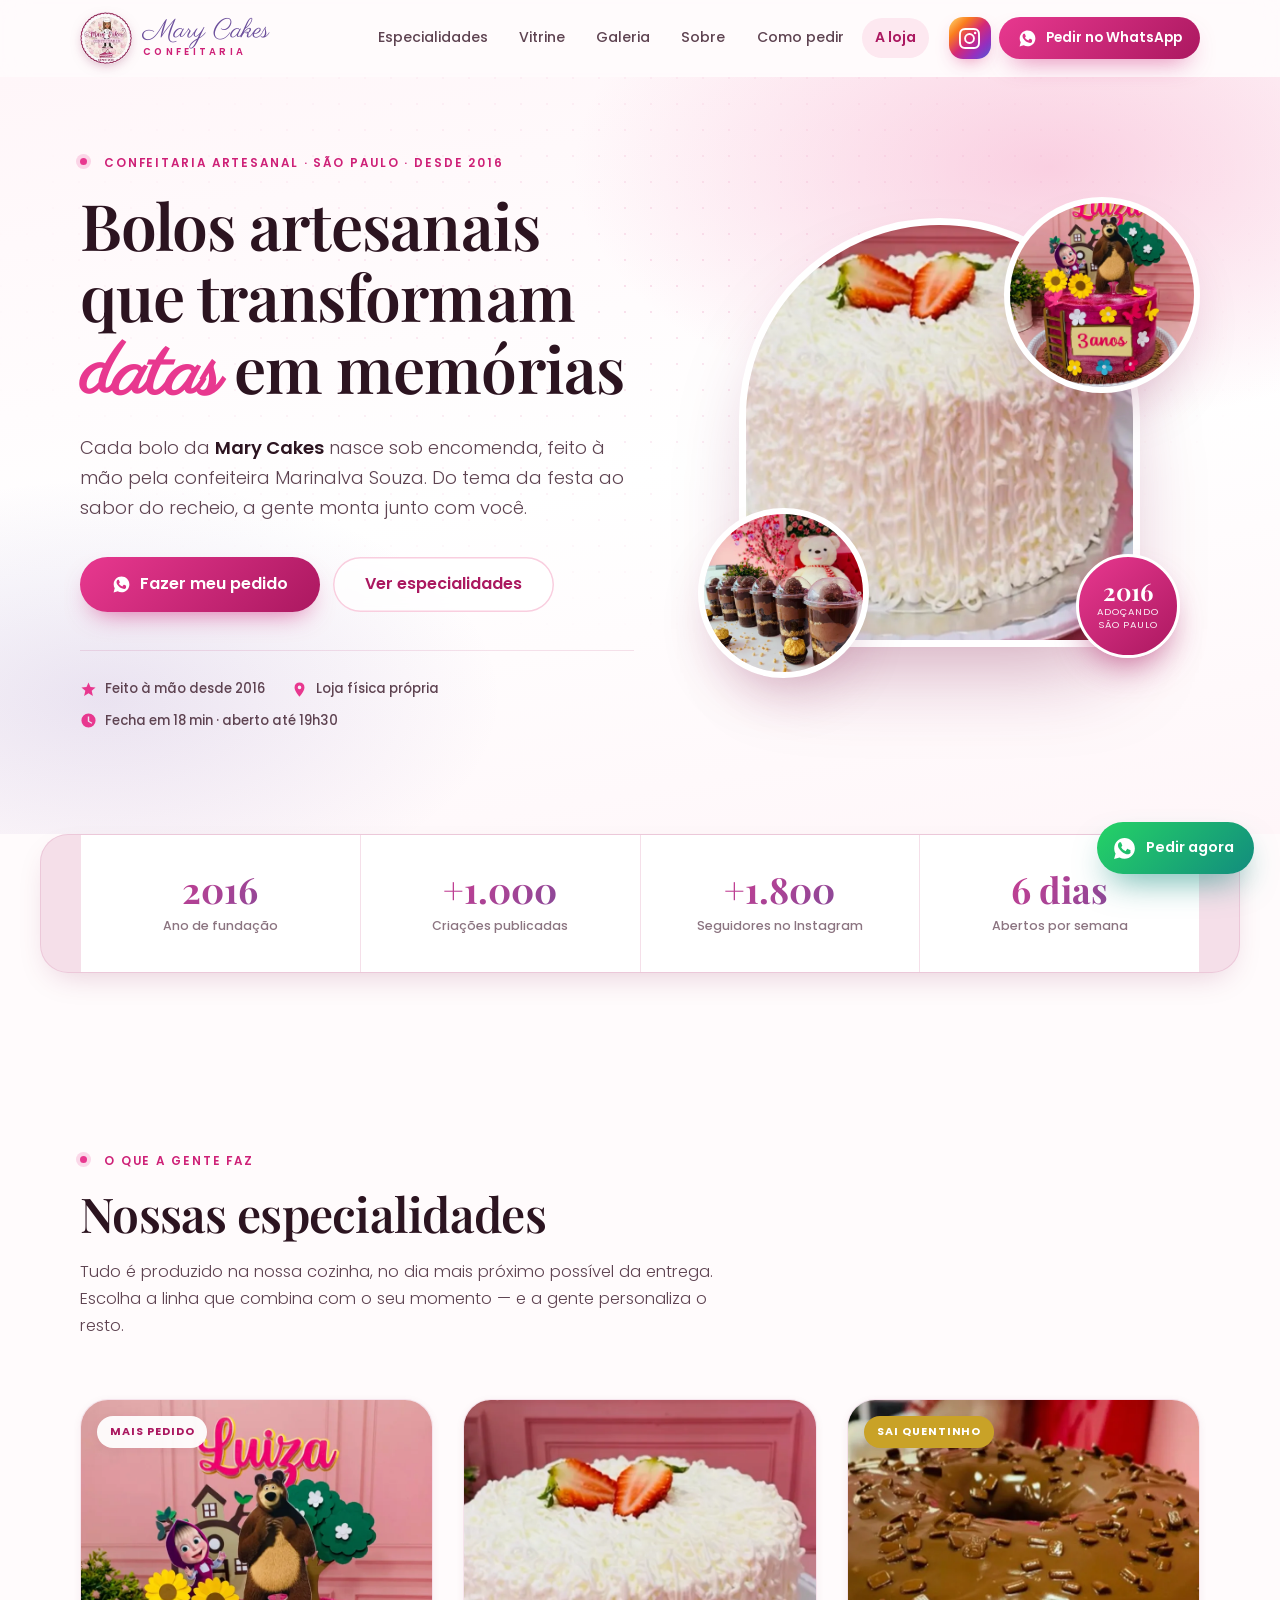
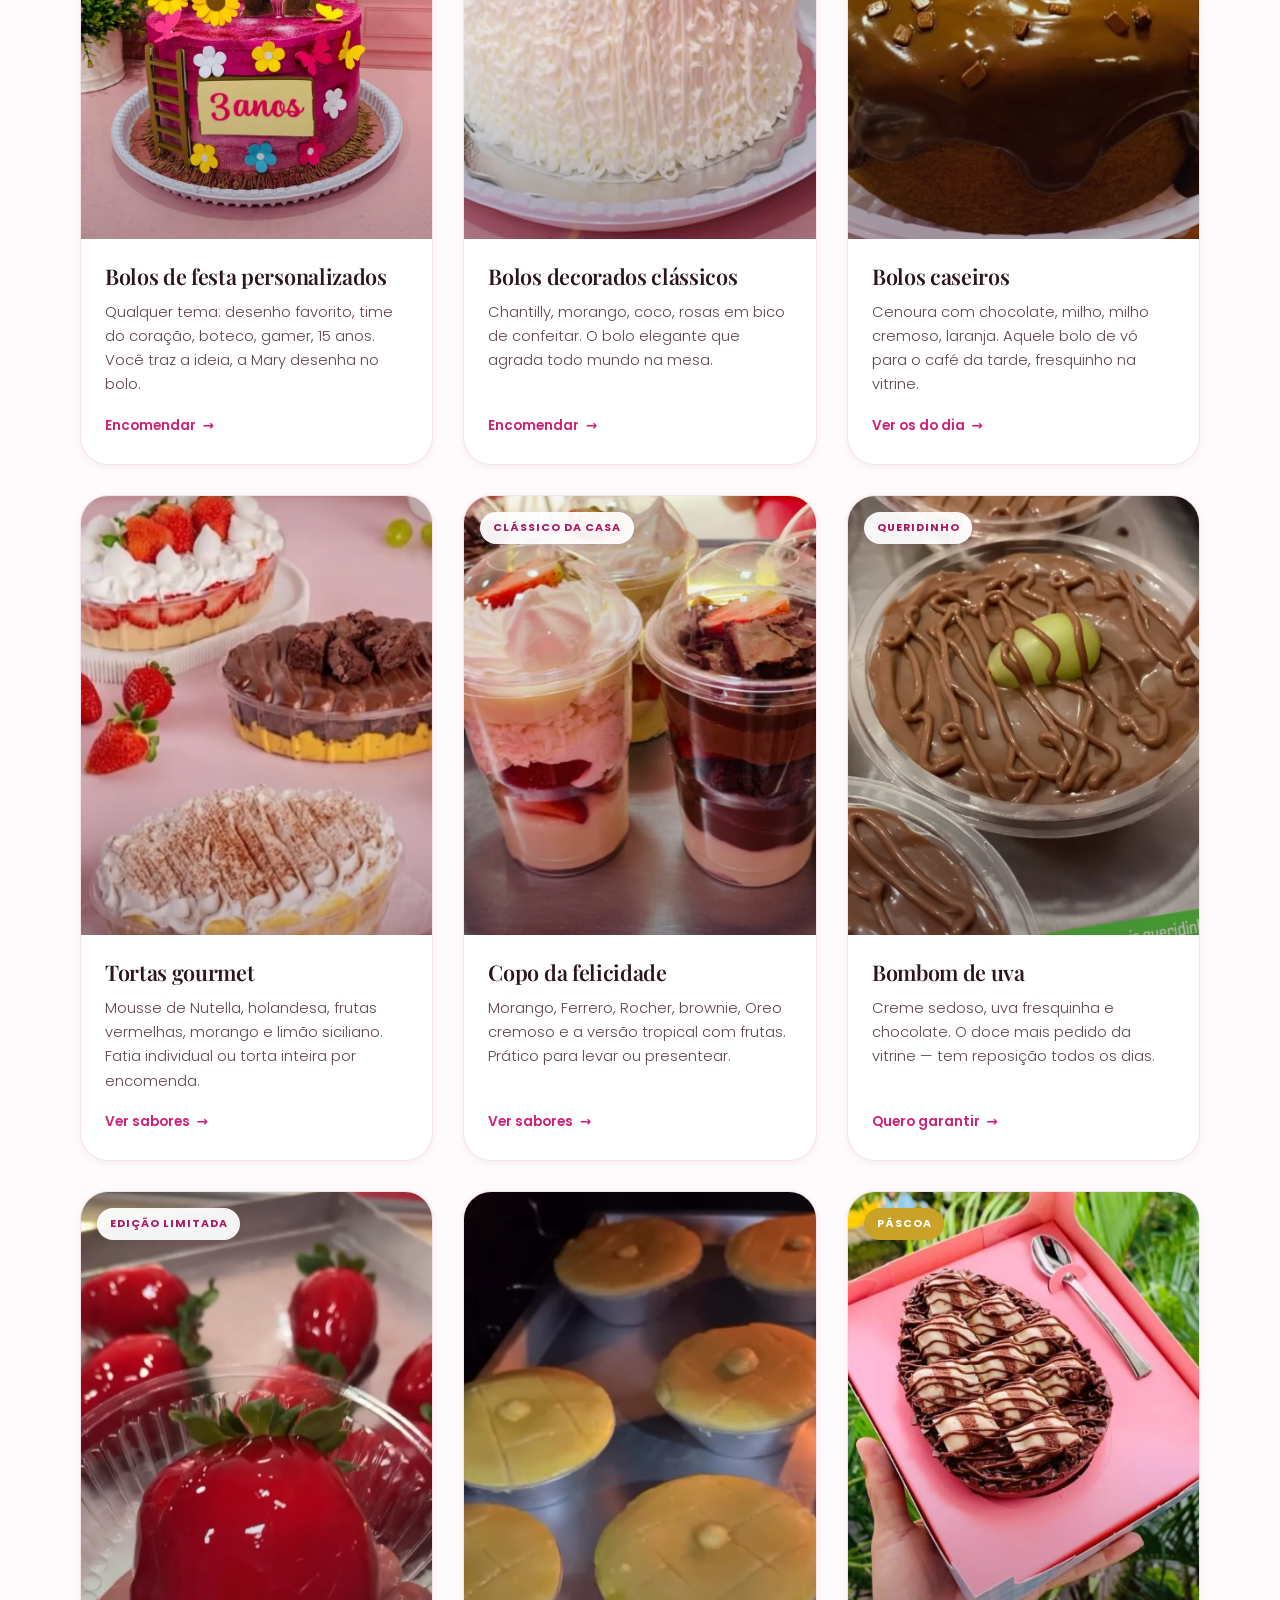
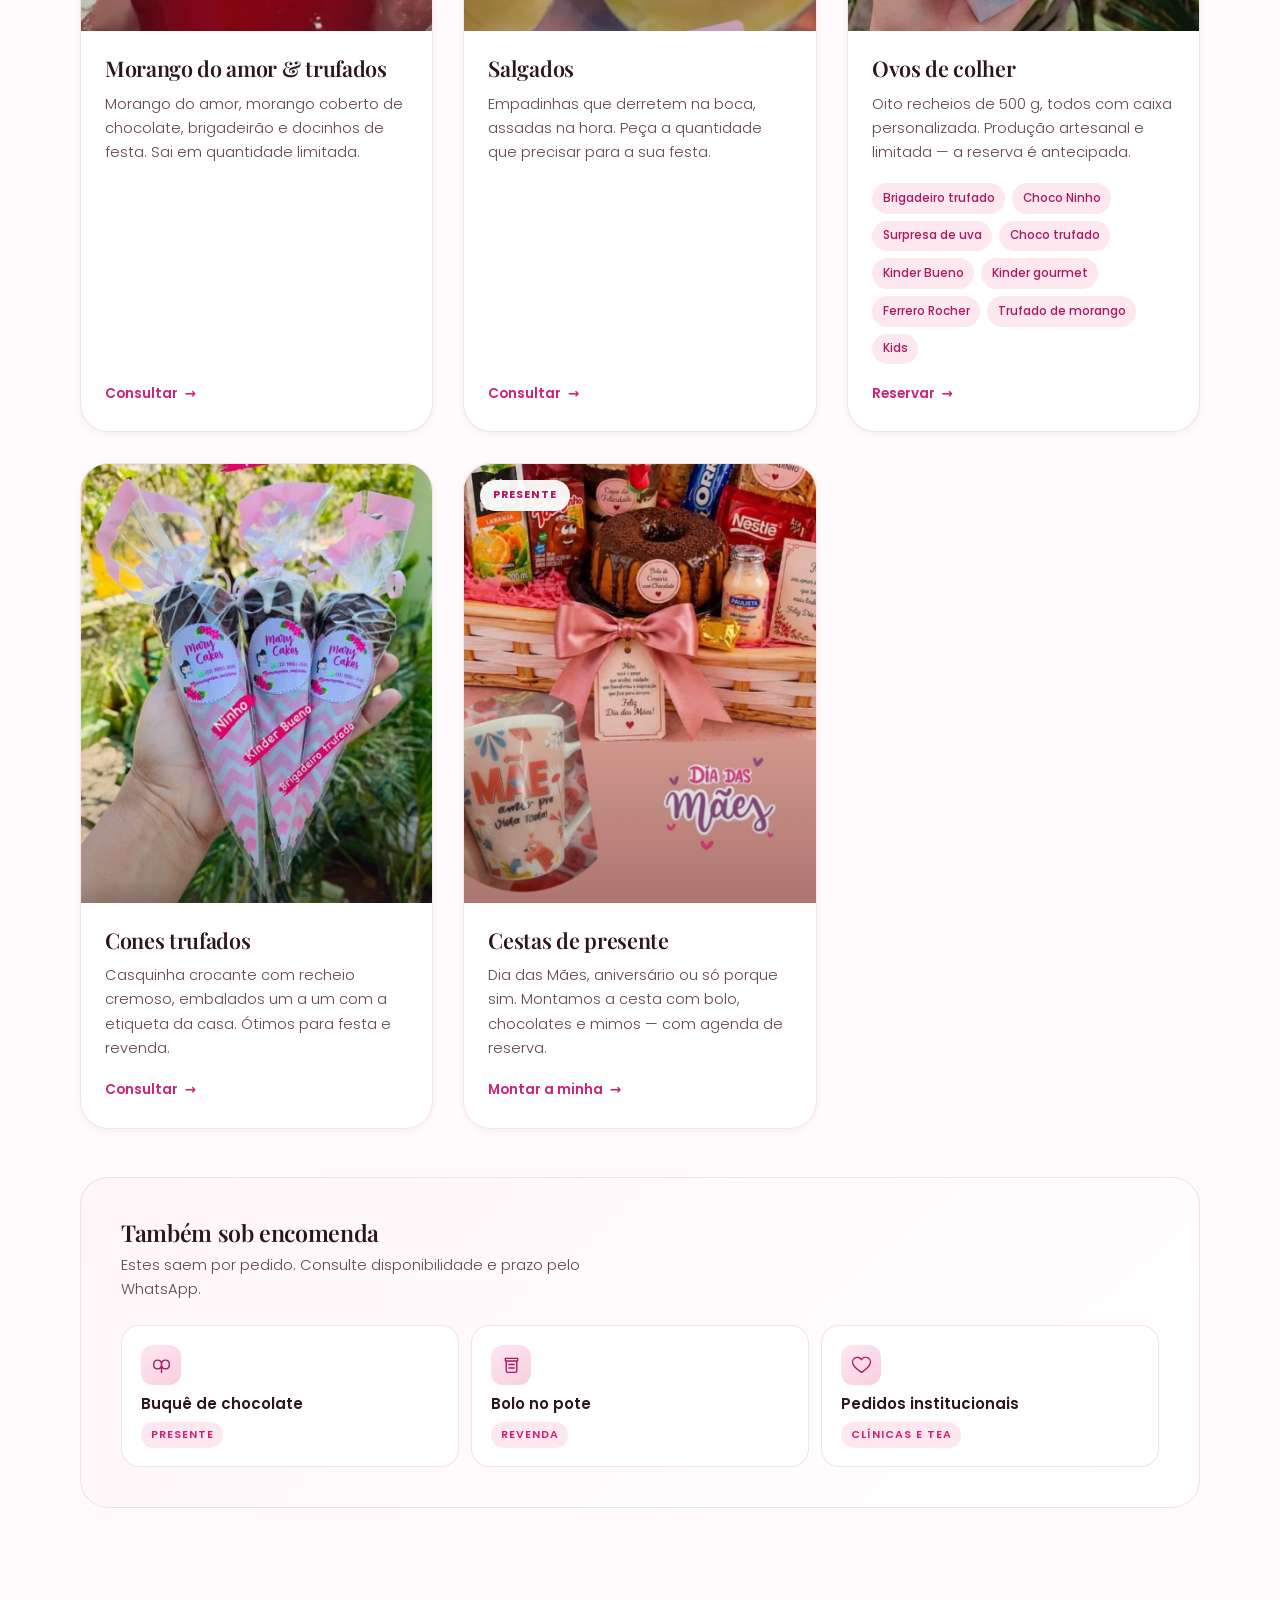
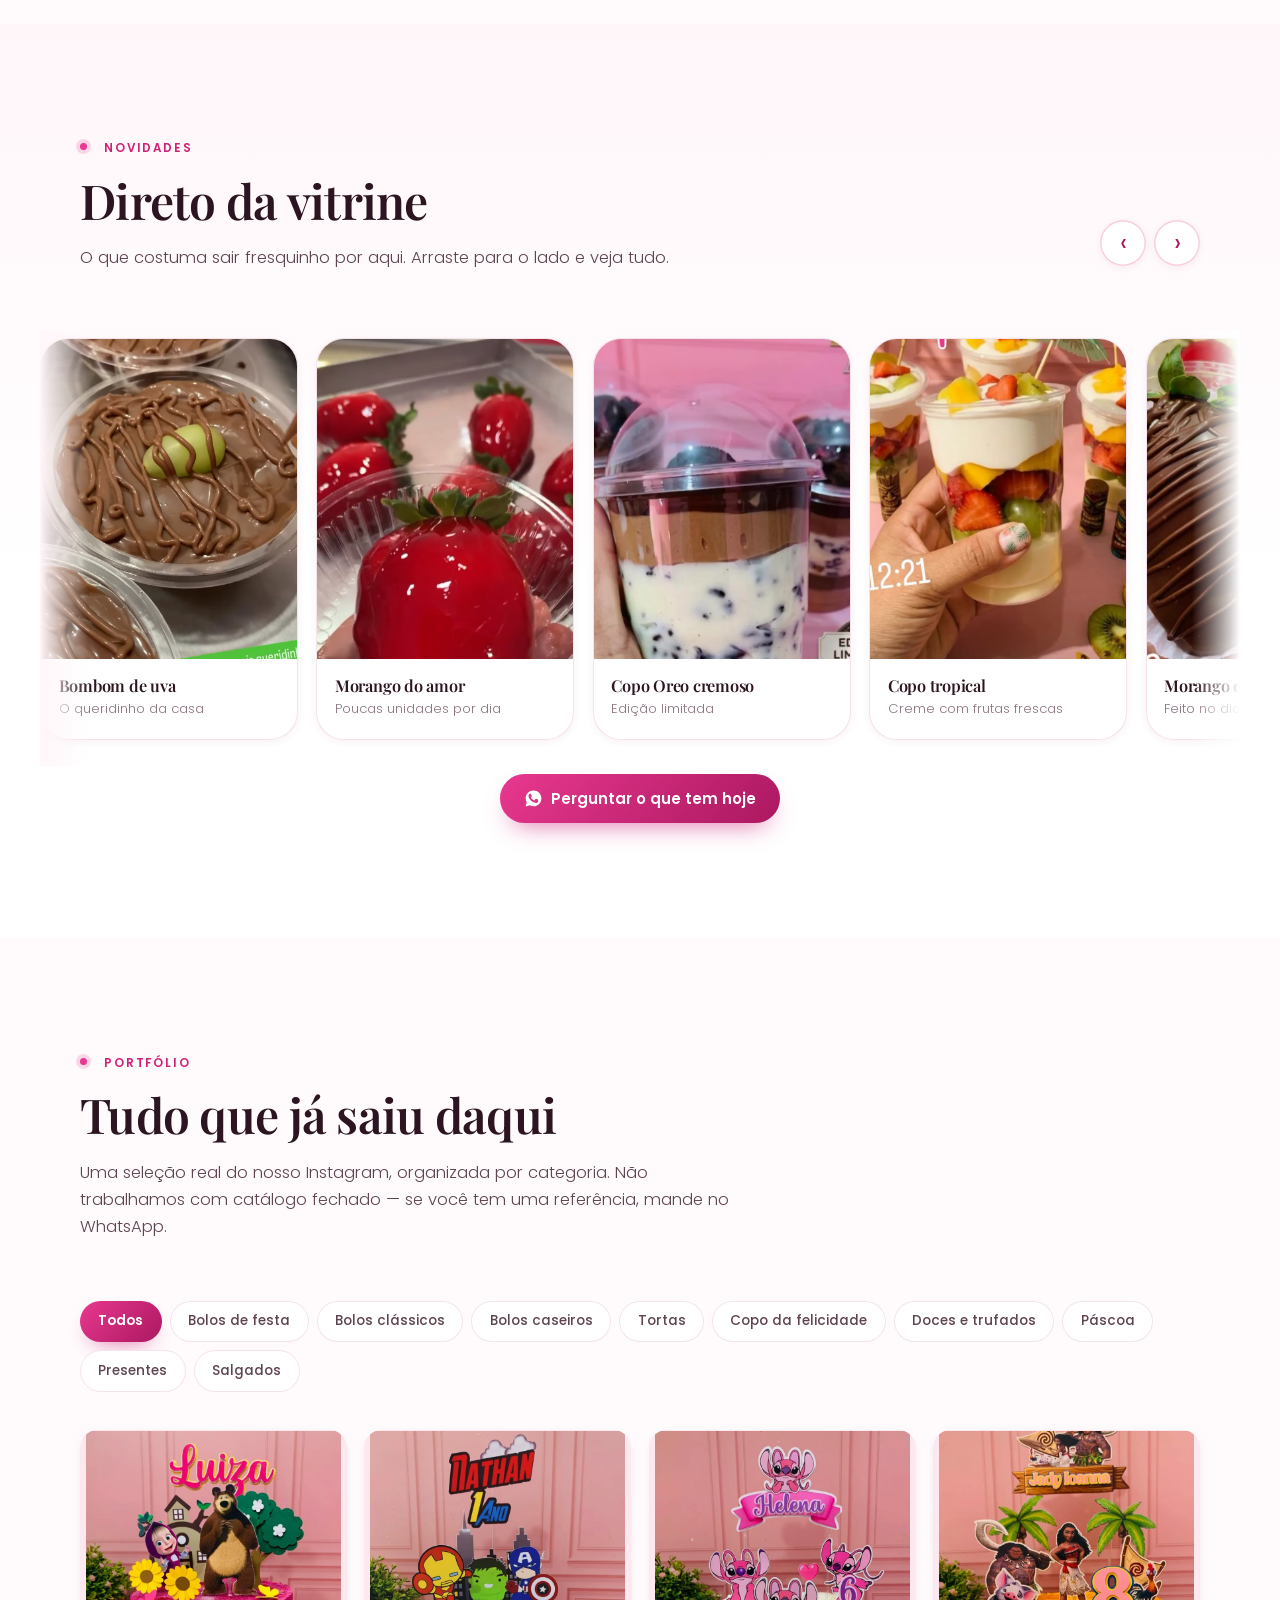
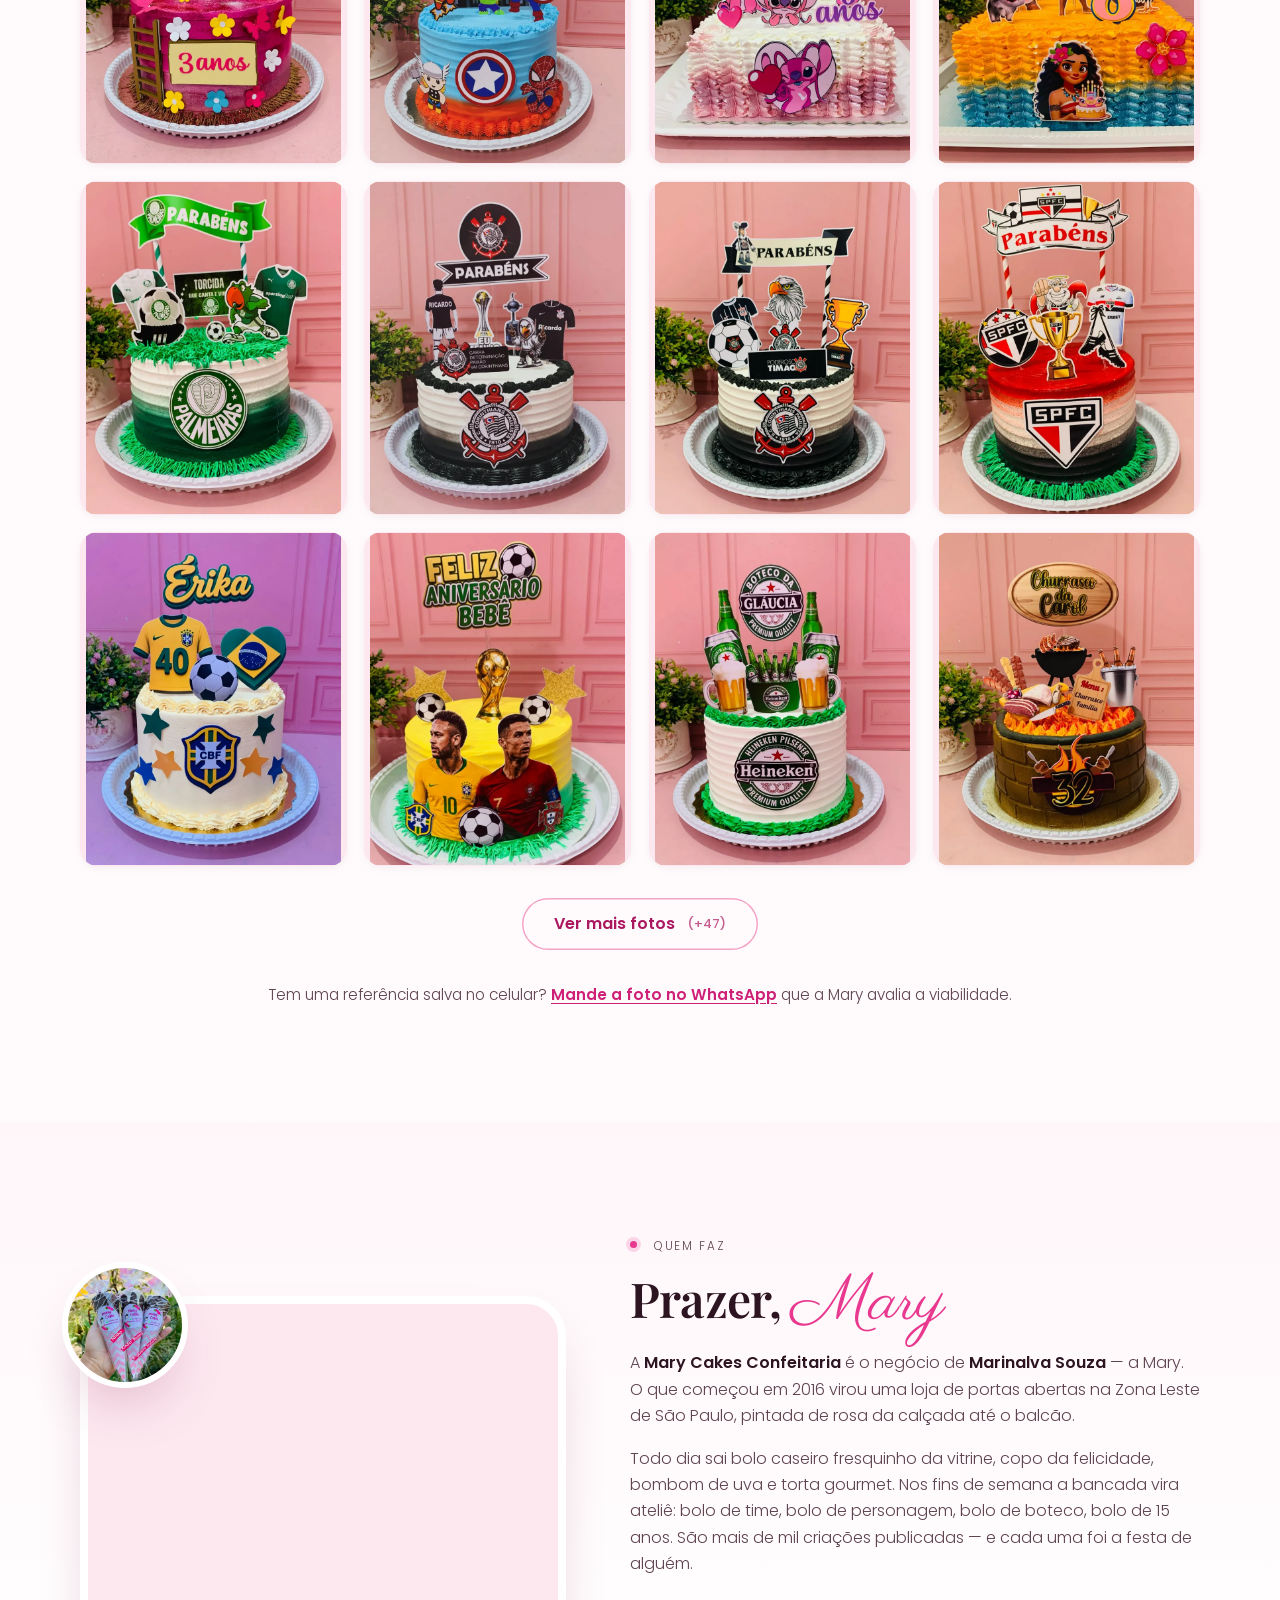
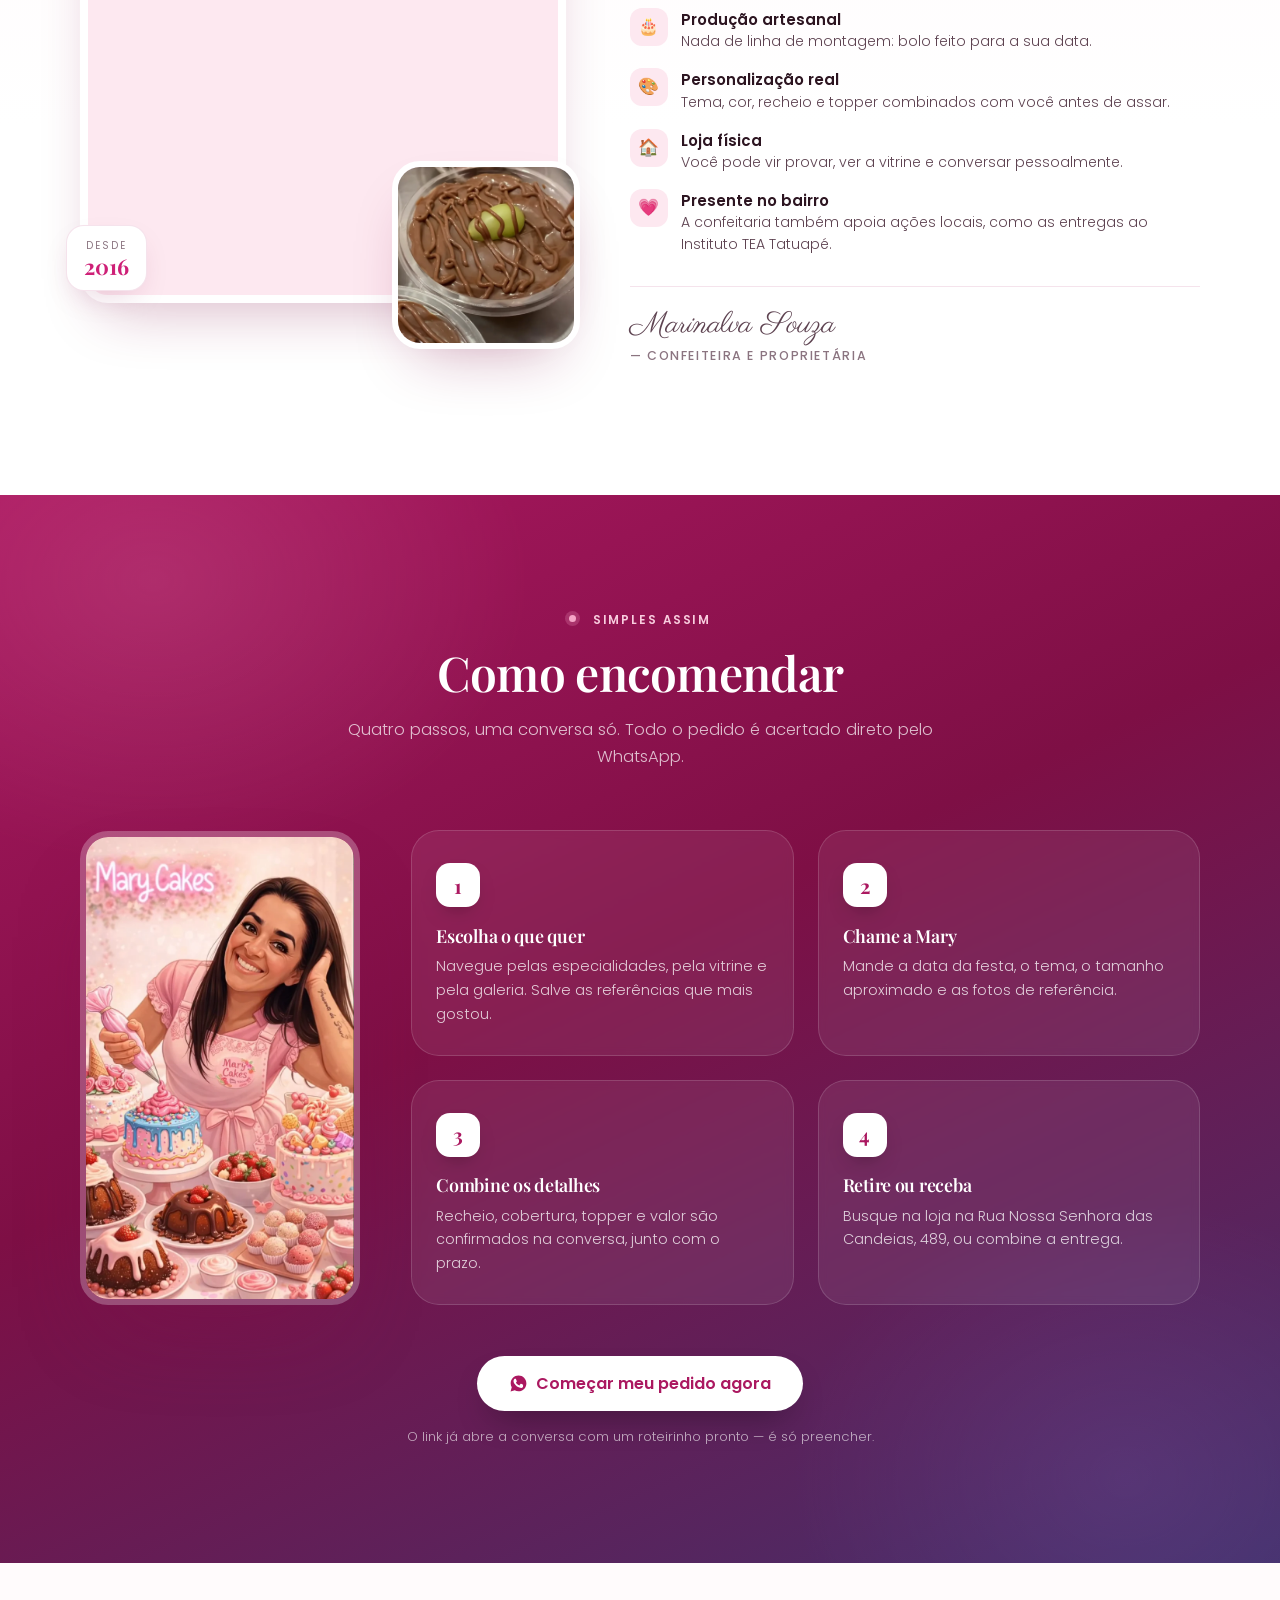
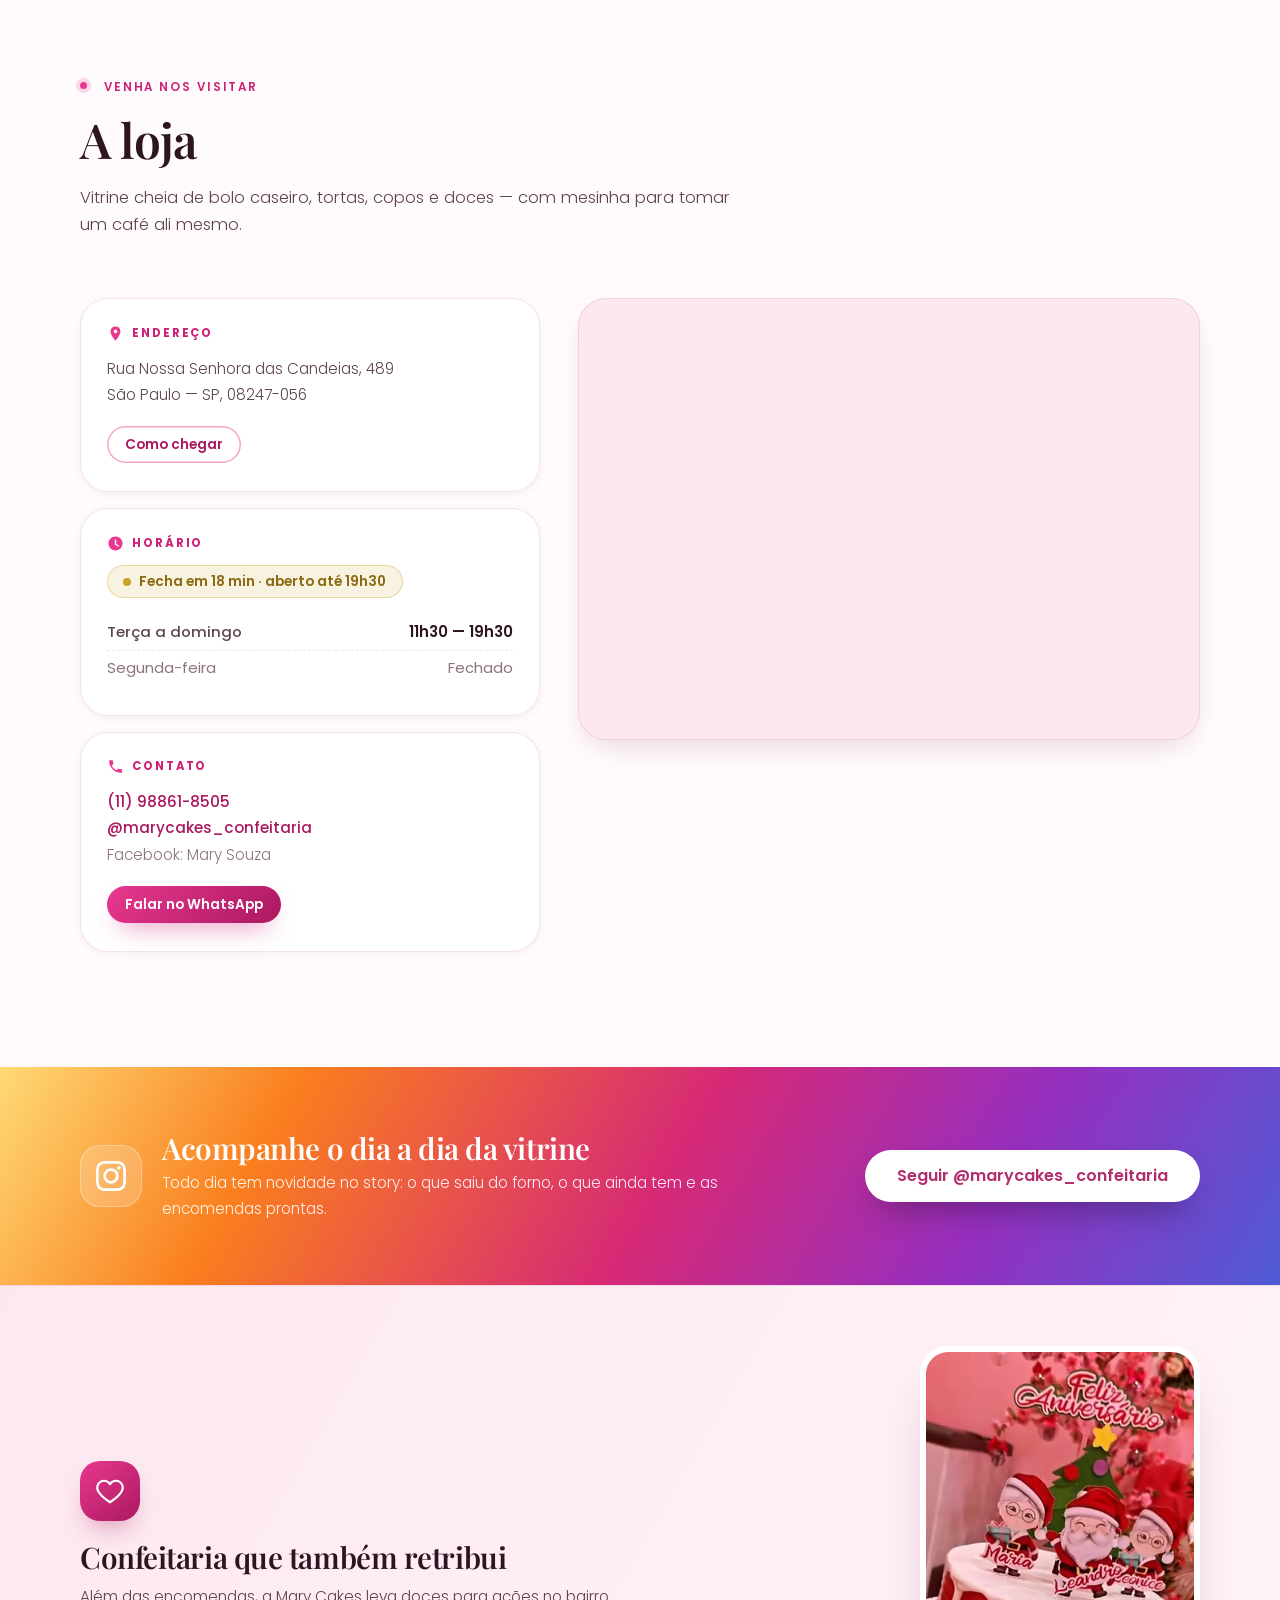
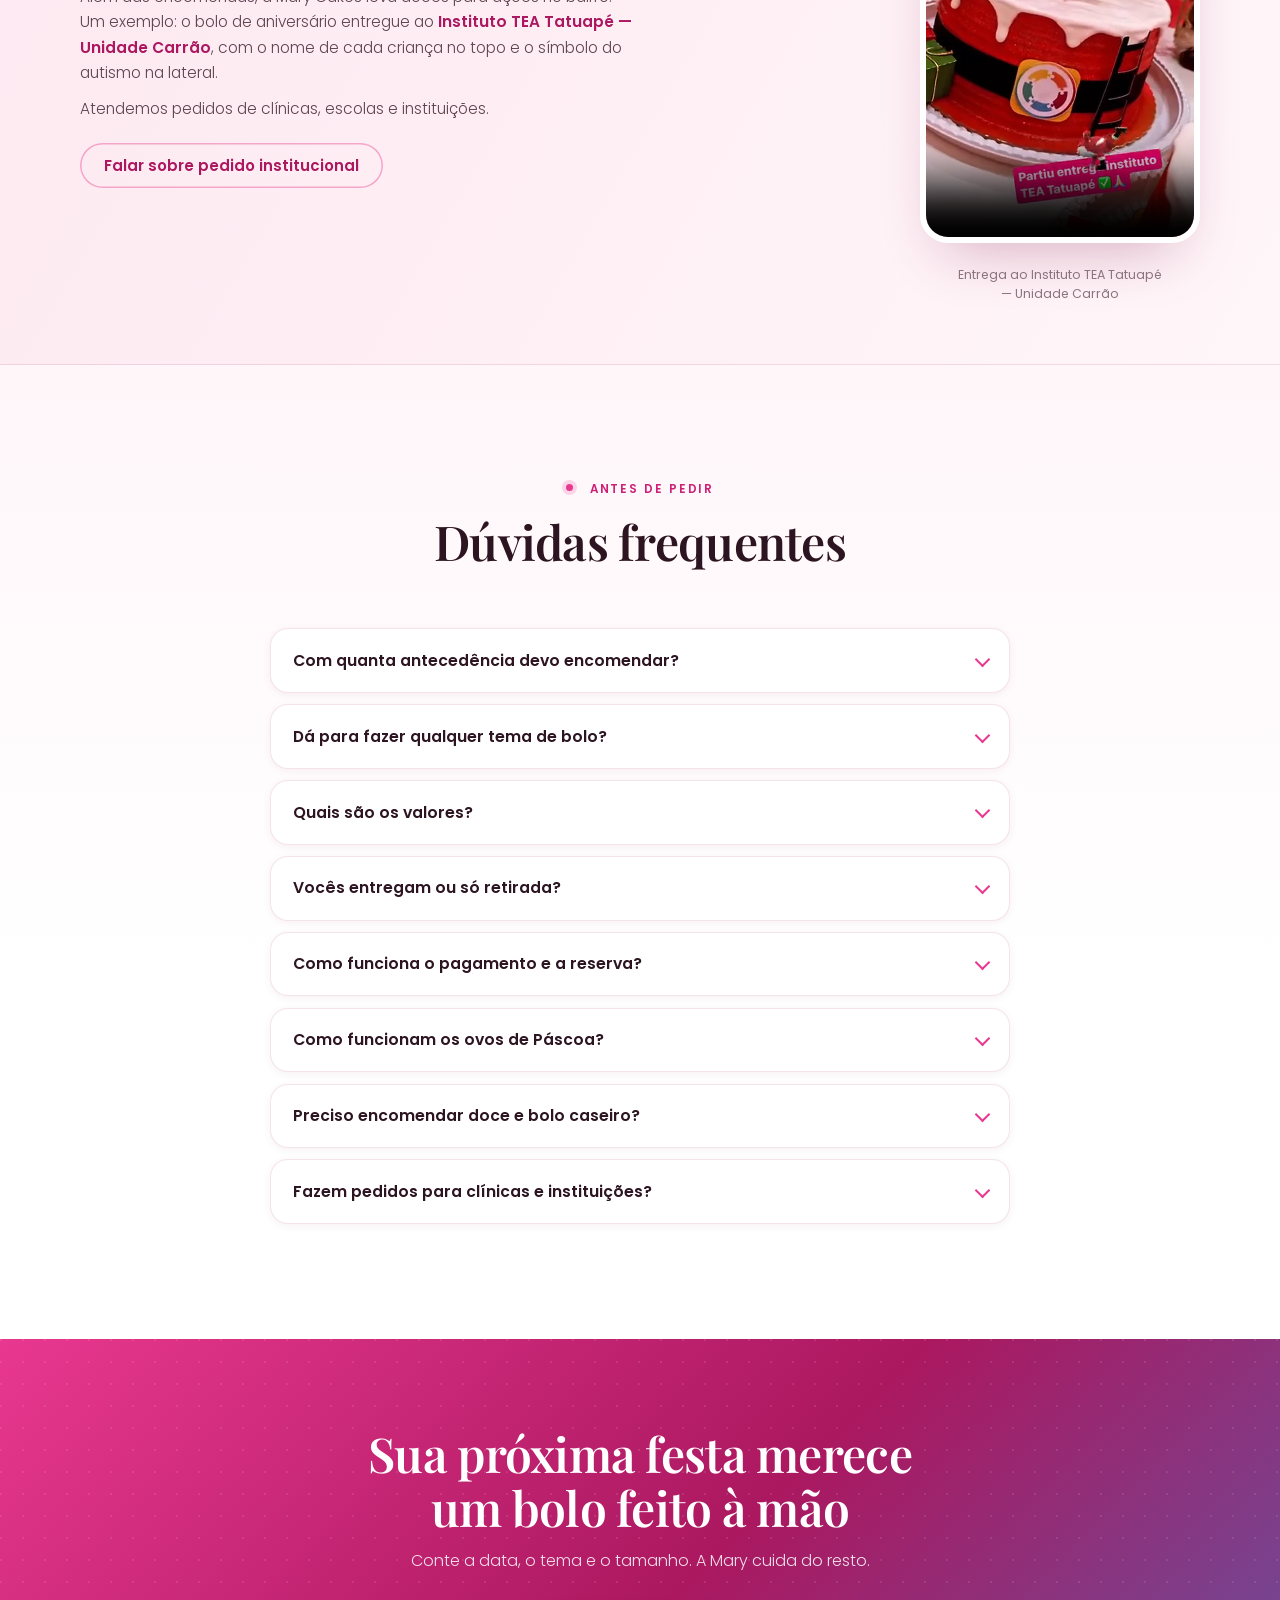
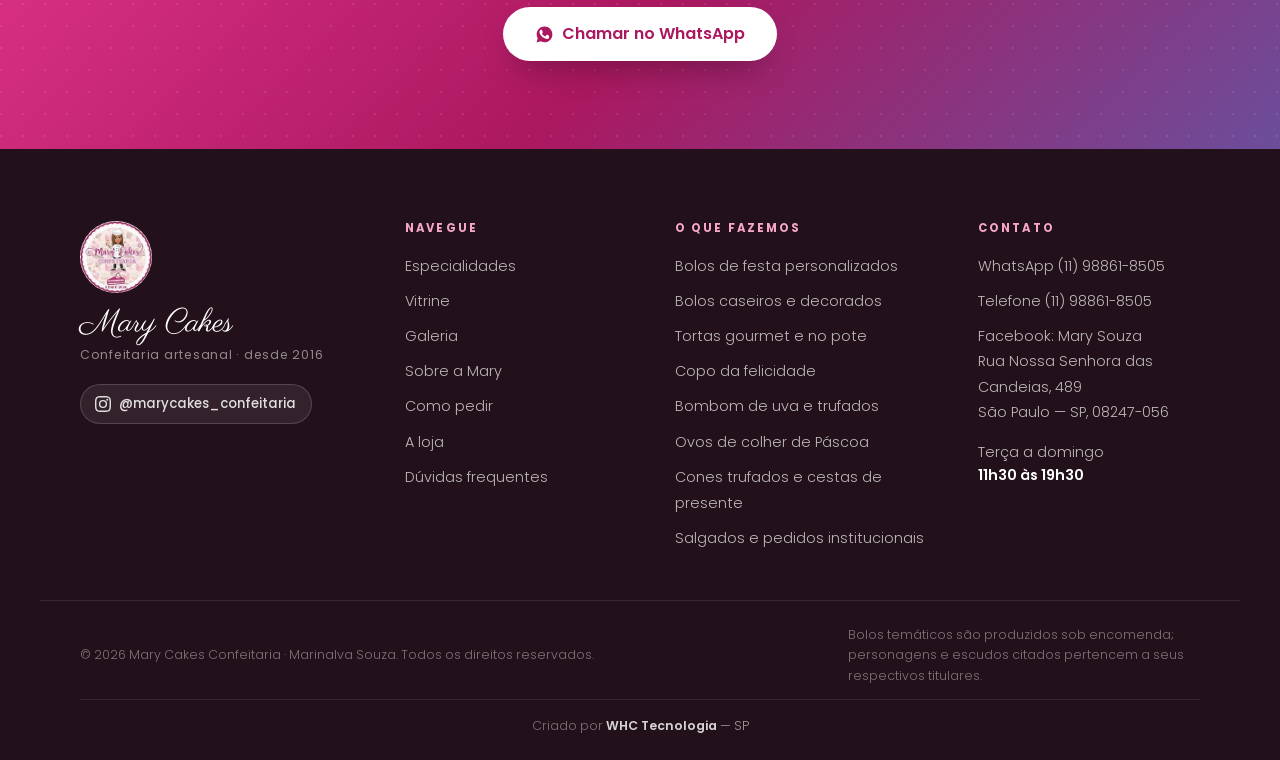
==== index.html @ 0935d8a3 "Setup inicial pro projeto marycake" ====
<!DOCTYPE html>
<html lang="pt-BR">
<head>
<meta charset="UTF-8">
<meta name="viewport" content="width=device-width, initial-scale=1">
<meta name="theme-color" content="#E8388F">

<title>Mary Cakes Confeitaria — Bolos Artesanais | São Paulo</title>
<meta name="description" content="Bolos de festa, tortas gourmet e doces artesanais na Zona Leste de SP, desde 2016. Encomende pelo WhatsApp (11) 98861-8505. Aberto de terça a domingo.">
<meta name="author" content="Mary Cakes Confeitaria">
<meta name="robots" content="index, follow">
<link rel="canonical" href="https://marycakesconfeitaria.com.br/">

<meta property="og:type" content="website">
<meta property="og:locale" content="pt_BR">
<meta property="og:site_name" content="Mary Cakes Confeitaria">
<meta property="og:title" content="Mary Cakes Confeitaria — Bolos, Tortas e Doces Artesanais">
<meta property="og:description" content="Bolos de festa personalizados, bolos caseiros, tortas gourmet e doces feitos à mão. Loja física na Zona Leste de São Paulo, de terça a domingo.">
<meta property="og:url" content="https://marycakesconfeitaria.com.br/">
<meta property="og:image" content="https://marycakesconfeitaria.com.br/assets/img/og-image.jpg">
<meta property="og:image:width" content="1200">
<meta property="og:image:height" content="630">
<meta name="twitter:card" content="summary_large_image">
<meta name="twitter:title" content="Mary Cakes Confeitaria — Bolos, Tortas e Doces Artesanais">
<meta name="twitter:description" content="Bolos de festa personalizados, bolos caseiros, tortas gourmet e doces feitos à mão em São Paulo.">
<meta name="twitter:image" content="https://marycakesconfeitaria.com.br/assets/img/og-image.jpg">

<link rel="icon" href="assets/img/favicon.ico" sizes="any">
<link rel="icon" href="assets/img/logo.png" type="image/png">
<link rel="apple-touch-icon" href="assets/img/apple-touch-icon.png">
<link rel="manifest" href="site.webmanifest">

<link rel="preconnect" href="https://fonts.googleapis.com">
<link rel="preconnect" href="https://fonts.gstatic.com" crossorigin>
<link rel="stylesheet" href="https://fonts.googleapis.com/css2?family=Parisienne&family=Playfair+Display:ital,wght@0,500;0,600;0,700;1,500&family=Poppins:wght@300;400;500;600;700&display=swap">
<link rel="stylesheet" href="assets/css/style.css?v=6.0.0">
<link rel="preload" as="image" href="assets/img/produtos/bolo-rosa-morango-card.webp" fetchpriority="high">
<script>document.documentElement.className += " js";</script>

<script type="application/ld+json">
{
  "@context": "https://schema.org",
  "@type": "Bakery",
  "@id": "https://marycakesconfeitaria.com.br/#bakery",
  "name": "Mary Cakes Confeitaria",
  "alternateName": "Mary Cakes",
  "description": "Confeitaria artesanal especializada em bolos de festa personalizados, bolos caseiros, tortas gourmet, copo da felicidade e doces sob encomenda, na Zona Leste de São Paulo desde 2016.",
  "image": "https://marycakesconfeitaria.com.br/assets/img/fachada.webp",
  "logo": "https://marycakesconfeitaria.com.br/assets/img/logo.png",
  "url": "https://marycakesconfeitaria.com.br/",
  "telephone": "+5511988618505",
  "foundingDate": "2016",
  "founder": { "@type": "Person", "name": "Marinalva Souza" },
  "priceRange": "$$",
  "currenciesAccepted": "BRL",
  "address": {
    "@type": "PostalAddress",
    "streetAddress": "Rua Nossa Senhora das Candeias, 489",
    "addressLocality": "São Paulo",
    "addressRegion": "SP",
    "postalCode": "08247-056",
    "addressCountry": "BR"
  },
  "openingHoursSpecification": [{
    "@type": "OpeningHoursSpecification",
    "dayOfWeek": ["Tuesday","Wednesday","Thursday","Friday","Saturday","Sunday"],
    "opens": "11:30",
    "closes": "19:30"
  }],
  "hasMap": "https://www.google.com/maps/search/?api=1&query=Rua+Nossa+Senhora+das+Candeias%2C+489%2C+S%C3%A3o+Paulo+-+SP%2C+08247-056",
  "areaServed": { "@type": "City", "name": "São Paulo", "containedInPlace": { "@type": "State", "name": "SP" } },
  "knowsLanguage": "pt-BR",
  "sameAs": [
    "https://www.instagram.com/marycakes_confeitaria",
    "https://wa.me/message/6W66GVFOMJFCK1"
  ],
  "hasMenu": {
    "@type": "Menu",
    "hasMenuSection": [
      { "@type": "MenuSection", "name": "Bolos de festa personalizados" },
      { "@type": "MenuSection", "name": "Bolos decorados clássicos" },
      { "@type": "MenuSection", "name": "Bolos caseiros" },
      { "@type": "MenuSection", "name": "Tortas gourmet" },
      { "@type": "MenuSection", "name": "Copo da felicidade" },
      { "@type": "MenuSection", "name": "Doces e trufados" },
      { "@type": "MenuSection", "name": "Salgados" },
      { "@type": "MenuSection", "name": "Ovos de colher de Páscoa" },
      { "@type": "MenuSection", "name": "Cones trufados" },
      { "@type": "MenuSection", "name": "Cestas de presente" },
      { "@type": "MenuSection", "name": "Buquê de chocolate" },
      { "@type": "MenuSection", "name": "Bolo no pote" }
    ]
  }
}
</script>
<script type="application/ld+json">
{
  "@context": "https://schema.org",
  "@type": "FAQPage",
  "@id": "https://marycakesconfeitaria.com.br/#faq",
  "mainEntity": [
    {
      "@type": "Question",
      "name": "Com quanta antecedência devo encomendar?",
      "acceptedAnswer": {
        "@type": "Answer",
        "text": "Quanto antes, melhor — principalmente para datas concorridas como Páscoa, Dia das Mães, Natal e fins de semana. Mande a data da sua festa no WhatsApp que a Mary confirma na hora se a agenda comporta."
      }
    },
    {
      "@type": "Question",
      "name": "Dá para fazer qualquer tema de bolo?",
      "acceptedAnswer": {
        "@type": "Answer",
        "text": "A gente já fez de Masha e o Urso a churrasqueira de tijolo, passando por todos os times de São Paulo. Envie sua imagem de referência: a Mary avalia a viabilidade e te propõe a melhor versão dentro do seu orçamento."
      }
    },
    {
      "@type": "Question",
      "name": "Quais são os valores?",
      "acceptedAnswer": {
        "@type": "Answer",
        "text": "O preço depende do tamanho, do recheio e do nível de decoração — por isso trabalhamos com orçamento personalizado. Chame no WhatsApp com a ideia do seu pedido e você recebe o valor fechado, sem surpresa."
      }
    },
    {
      "@type": "Question",
      "name": "Vocês entregam ou só retirada?",
      "acceptedAnswer": {
        "@type": "Answer",
        "text": "A retirada é feita na loja, na Rua Nossa Senhora das Candeias, 489. Entregas são combinadas caso a caso, conforme a região e a data — confirme no WhatsApp antes de fechar o pedido."
      }
    },
    {
      "@type": "Question",
      "name": "Como funciona o pagamento e a reserva?",
      "acceptedAnswer": {
        "@type": "Answer",
        "text": "Nas linhas sazonais, como os ovos de colher de Páscoa, o pedido é confirmado mediante pagamento de 50% do valor. Para pedidos acima de 10 unidades há desconto especial. As formas de pagamento aceitas e as condições das demais encomendas são combinadas no atendimento pelo WhatsApp."
      }
    },
    {
      "@type": "Question",
      "name": "Como funcionam os ovos de Páscoa?",
      "acceptedAnswer": {
        "@type": "Answer",
        "text": "São ovos de colher de 500 g, com nove opções: brigadeiro trufado, Choco Ninho, surpresa de uva, choco trufado, Kinder Bueno, Kinder gourmet, Ferrero Rocher, trufado de morango e a versão Kids — que vem com bisnagas de creme e confetes para a criança decorar o próprio ovo. Todos acompanham caixa personalizada, têm validade de 4 a 5 dias e são produzidos de forma artesanal e limitada: a produção segue só enquanto houver matéria-prima, então a reserva antecipada é essencial."
      }
    },
    {
      "@type": "Question",
      "name": "Preciso encomendar doce e bolo caseiro?",
      "acceptedAnswer": {
        "@type": "Answer",
        "text": "Não. Bolos caseiros, copos da felicidade, bombom de uva, fatias de torta e docinhos ficam na vitrine para pronta-entrega, de terça a domingo, das 11h30 às 19h30. Para levar quantidade maior, avise antes."
      }
    },
    {
      "@type": "Question",
      "name": "Fazem pedidos para clínicas e instituições?",
      "acceptedAnswer": {
        "@type": "Answer",
        "text": "Sim. A Mary Cakes já atende pedidos institucionais, incluindo entregas ao Instituto TEA Tatuapé. Chame no WhatsApp informando a instituição, a quantidade e a data para receber uma proposta."
      }
    }
  ]
}
</script>
</head>
<body>

<a class="skip-link" href="#conteudo">Pular para o conteúdo</a>

<!-- ============ HEADER ============ -->
<header class="site-header" id="header">
  <div class="wrap header-inner">
    <a class="brand" href="#topo" aria-label="Mary Cakes Confeitaria — início">
      <img src="assets/img/logo.webp" alt="" width="56" height="56" class="brand-mark">
      <span class="brand-text">
        <span class="brand-name">Mary Cakes</span>
        <span class="brand-sub">Confeitaria</span>
      </span>
    </a>

    <nav class="nav" id="nav" aria-label="Navegação principal">
      <ul>
        <li><a href="#especialidades">Especialidades</a></li>
        <li><a href="#vitrine">Vitrine</a></li>
        <li><a href="#galeria">Galeria</a></li>
        <li><a href="#sobre">Sobre</a></li>
        <li><a href="#pedido">Como pedir</a></li>
        <li><a href="#loja">A loja</a></li>
        <li class="nav-cta">
          <a class="btn btn-primary"
             href="https://wa.me/5511988618505?text=Ol%C3%A1%2C%20Mary!%20Vim%20pelo%20site%20e%20gostaria%20de%20fazer%20um%20pedido."
             target="_blank" rel="noopener">
            <svg class="ico" viewBox="0 0 24 24" aria-hidden="true"><path d="M12.04 2C6.58 2 2.13 6.45 2.13 11.91c0 1.75.46 3.45 1.32 4.95L2 22l5.25-1.38a9.86 9.86 0 0 0 4.79 1.22h.01c5.46 0 9.91-4.45 9.91-9.91C21.96 6.45 17.5 2 12.04 2m5.8 14.16c-.25.69-1.44 1.32-1.99 1.4-.53.08-1.19.11-1.92-.12-.44-.14-1.01-.33-1.74-.64-3.06-1.32-5.06-4.4-5.21-4.6-.15-.2-1.25-1.66-1.25-3.17s.79-2.25 1.07-2.56c.28-.31.61-.38.81-.38h.58c.19 0 .44-.7.68.52.25.6.85 2.08.92 2.23.08.15.13.33.03.53-.1.2-.15.32-.3.5-.15.17-.31.39-.45.52-.15.15-.3.31-.13.61.17.3.76 1.25 1.63 2.03 1.12 1 2.06 1.31 2.36 1.46.3.15.47.13.64-.8.17-.2.74-.86.94-1.16.2-.3.4-.25.67-.15.28.1 1.75.83 2.05.98.3.15.5.22.57.35.08.12.08.71-.17 1.4"/></svg>
            Pedir no WhatsApp
          </a>
        </li>
      </ul>
    </nav>

    <div class="header-actions">
      <a class="ig-btn" href="https://www.instagram.com/marycakes_confeitaria"
         target="_blank" rel="noopener"
         aria-label="Siga a Mary Cakes Confeitaria no Instagram (abre em nova aba)">
        <svg viewBox="0 0 24 24" aria-hidden="true">
          <path d="M12 2.16c3.2 0 3.58.01 4.85.07 1.17.05 1.8.25 2.23.41.56.22.96.48 1.38.9.42.42.68.82.9 1.38.16.42.36 1.06.41 2.23.06 1.27.07 1.65.07 4.85s-.01 3.58-.07 4.85c-.05 1.17-.25 1.8-.41 2.23-.22.56-.48.96-.9 1.38-.42.42-.82.68-1.38.9-.42.16-1.06.36-2.23.41-1.27.06-1.65.07-4.85.07s-3.58-.01-4.85-.07c-1.17-.05-1.8-.25-2.23-.41a3.8 3.8 0 0 1-1.38-.9 3.8 3.8 0 0 1-.9-1.38c-.16-.42-.36-1.06-.41-2.23-.06-1.27-.07-1.65-.07-4.85s.01-3.58.07-4.85c.05-1.17.25-1.8.41-2.23.22-.56.48-.96.9-1.38.42-.42.82-.68 1.38-.9.42-.16 1.06-.36 2.23-.41 1.27-.06 1.65-.07 4.85-.07M12 0C8.74 0 8.33.01 7.05.07 5.78.13 4.9.33 4.14.63c-.79.3-1.46.72-2.13 1.38A5.9 5.9 0 0 0 .63 4.14c-.3.76-.5 1.64-.56 2.91C.01 8.33 0 8.74 0 12s.01 3.67.07 4.95c.06 1.27.26 2.15.56 2.91.3.79.72 1.46 1.38 2.13a5.9 5.9 0 0 0 2.13 1.38c.76.3 1.64.5 2.91.56C8.33 23.99 8.74 24 12 24s3.67-.01 4.95-.07c1.27-.06 2.15-.26 2.91-.56a5.9 5.9 0 0 0 2.13-1.38 5.9 5.9 0 0 0 1.38-2.13c.3-.76.5-1.64.56-2.91.06-1.28.07-1.69.07-4.95s-.01-3.67-.07-4.95c-.06-1.27-.26-2.15-.56-2.91a5.9 5.9 0 0 0-1.38-2.13A5.9 5.9 0 0 0 19.86.63c-.76-.3-1.64-.5-2.91-.56C15.67.01 15.26 0 12 0"/>
          <path d="M12 5.84a6.16 6.16 0 1 0 0 12.32 6.16 6.16 0 0 0 0-12.32m0 10.16a4 4 0 1 1 0-8 4 4 0 0 1 0 8"/>
          <circle cx="18.41" cy="5.59" r="1.44"/>
        </svg>
      </a>

      <a class="btn btn-primary btn-sm header-cta"
         href="https://wa.me/5511988618505?text=Ol%C3%A1%2C%20Mary!%20Vim%20pelo%20site%20e%20gostaria%20de%20fazer%20um%20pedido."
         target="_blank" rel="noopener">
        <svg class="ico" viewBox="0 0 24 24" aria-hidden="true"><path d="M12.04 2C6.58 2 2.13 6.45 2.13 11.91c0 1.75.46 3.45 1.32 4.95L2 22l5.25-1.38a9.86 9.86 0 0 0 4.79 1.22h.01c5.46 0 9.91-4.45 9.91-9.91C21.96 6.45 17.5 2 12.04 2m5.8 14.16c-.25.69-1.44 1.32-1.99 1.4-.53.08-1.19.11-1.92-.12-.44-.14-1.01-.33-1.74-.64-3.06-1.32-5.06-4.4-5.21-4.6-.15-.2-1.25-1.66-1.25-3.17s.79-2.25 1.07-2.56c.28-.31.61-.38.81-.38h.58c.19 0 .44-.7.68.52.25.6.85 2.08.92 2.23.08.15.13.33.03.53-.1.2-.15.32-.3.5-.15.17-.31.39-.45.52-.15.15-.3.31-.13.61.17.3.76 1.25 1.63 2.03 1.12 1 2.06 1.31 2.36 1.46.3.15.47.13.64-.8.17-.2.74-.86.94-1.16.2-.3.4-.25.67-.15.28.1 1.75.83 2.05.98.3.15.5.22.57.35.08.12.08.71-.17 1.4"/></svg>
        Pedir no WhatsApp
      </a>

      <button class="nav-toggle" id="navToggle" aria-expanded="false" aria-controls="nav" aria-label="Abrir menu">
        <span></span><span></span><span></span>
      </button>
    </div>
  </div>
</header>

<main id="conteudo">

<!-- ============ HERO ============ -->
<section class="hero" id="topo">
  <div class="hero-bg" aria-hidden="true"></div>
  <div class="wrap hero-inner">

    <div class="hero-copy reveal">
      <p class="eyebrow"><span class="dot"></span> Confeitaria artesanal · São Paulo · desde 2016</p>
      <h1>Bolos artesanais que transformam<br><em>datas</em> em memórias</h1>
      <p class="lead">
        Cada bolo da <strong>Mary Cakes</strong> nasce sob encomenda, feito à mão pela confeiteira
        Marinalva Souza. Do tema da festa ao sabor do recheio, a gente monta junto com você.
      </p>

      <div class="hero-actions">
        <a class="btn btn-primary btn-lg"
           href="https://wa.me/5511988618505?text=Ol%C3%A1%2C%20Mary!%20Vim%20pelo%20site%20e%20gostaria%20de%20encomendar%20um%20bolo.%20Pode%20me%20ajudar%3F"
           target="_blank" rel="noopener">
          <svg class="ico" viewBox="0 0 24 24" aria-hidden="true"><path d="M12.04 2C6.58 2 2.13 6.45 2.13 11.91c0 1.75.46 3.45 1.32 4.95L2 22l5.25-1.38a9.86 9.86 0 0 0 4.79 1.22h.01c5.46 0 9.91-4.45 9.91-9.91C21.96 6.45 17.5 2 12.04 2m5.8 14.16c-.25.69-1.44 1.32-1.99 1.4-.53.08-1.19.11-1.92-.12-.44-.14-1.01-.33-1.74-.64-3.06-1.32-5.06-4.4-5.21-4.6-.15-.2-1.25-1.66-1.25-3.17s.79-2.25 1.07-2.56c.28-.31.61-.38.81-.38h.58c.19 0 .44-.7.68.52.25.6.85 2.08.92 2.23.08.15.13.33.03.53-.1.2-.15.32-.3.5-.15.17-.31.39-.45.52-.15.15-.3.31-.13.61.17.3.76 1.25 1.63 2.03 1.12 1 2.06 1.31 2.36 1.46.3.15.47.13.64-.8.17-.2.74-.86.94-1.16.2-.3.4-.25.67-.15.28.1 1.75.83 2.05.98.3.15.5.22.57.35.08.12.08.71-.17 1.4"/></svg>
          Fazer meu pedido
        </a>
        <a class="btn btn-ghost btn-lg" href="#especialidades">Ver especialidades</a>
      </div>

      <ul class="hero-trust">
        <li><svg viewBox="0 0 24 24" aria-hidden="true"><path d="M12 2 9.2 8.6 2 9.2l5.5 4.7L5.8 21 12 17.3 18.2 21l-1.7-7.1L22 9.2l-7.2-.6z"/></svg> Feito à mão desde 2016</li>
        <li><svg viewBox="0 0 24 24" aria-hidden="true"><path d="M12 2a7 7 0 0 0-7 7c0 5.2 7 13 7 13s7-7.8 7-13a7 7 0 0 0-7-7m0 9.5A2.5 2.5 0 1 1 12 6.5a2.5 2.5 0 0 1 0 5"/></svg> Loja física própria</li>
        <li class="hero-trust-status">
          <svg viewBox="0 0 24 24" aria-hidden="true"><path d="M12 2a10 10 0 1 0 0 20 10 10 0 0 0 0-20m1 10.6 4.3 2.5-.9 1.6L11 13.4V6.5h2z"/></svg>
          <span data-status data-status-text>Terça a domingo, 11h30–19h30</span>
        </li>
      </ul>
    </div>

    <div class="hero-art reveal">
      <!-- slideshow: as tres molduras trocam de foto sozinhas -->
      <figure class="hero-photo hero-photo--main" data-slideshow data-interval="4200">
        <img class="is-on" src="assets/img/produtos/bolo-rosa-morango-card.webp"
             alt="Bolo rosa alto com babados de chantilly e morangos frescos no topo"
             width="800" height="1000" fetchpriority="high" decoding="async">
        <img src="assets/img/produtos/morango-do-amor-card.webp"
             alt="Morango do amor com casquinha vermelha brilhante" width="800" height="1000" loading="lazy" decoding="async">
        <img src="assets/img/produtos/bolo-rosas-card.webp"
             alt="Bolo de chantilly branco decorado com rosas cor-de-rosa em bico de confeitar" width="800" height="1000" loading="lazy" decoding="async">
        <img src="assets/img/produtos/vitrine-tortas-card.webp"
             alt="Mesa com tortas de morango, mousses e tortinhas da Mary Cakes" width="800" height="1000" loading="lazy" decoding="async">
        <img src="assets/img/produtos/bolo-coco-morango-card.webp"
             alt="Bolo branco coberto de coco ralado com morangos frescos no topo" width="800" height="1000" loading="lazy" decoding="async">
        <img src="assets/img/produtos/torta-frutas-vermelhas-card.webp"
             alt="Fatia de torta gourmet de frutas vermelhas com calda escorrendo" width="800" height="1000" loading="lazy" decoding="async">
        <img src="assets/img/produtos/bombom-uva-card.webp"
             alt="Bombom de uva cremoso com fio de chocolate e uva verde" width="800" height="1000" loading="lazy" decoding="async">
        <img src="assets/img/produtos/bolo-chocolate-frutas-card.webp"
             alt="Bolo de chocolate coberto com granulado e frutas vermelhas frescas" width="800" height="1000" loading="lazy" decoding="async">
      </figure>

      <figure class="hero-photo hero-photo--top" data-slideshow data-interval="5300">
        <img class="is-on" src="assets/img/produtos/bolo-masha-card.webp"
             alt="Bolo de aniversário infantil rosa com tema Masha e o Urso" width="800" height="1000" loading="lazy" decoding="async">
        <img src="assets/img/produtos/bolo-moana-card.webp"
             alt="Bolo degradê amarelo e azul com tema Moana" width="800" height="1000" loading="lazy" decoding="async">
        <img src="assets/img/produtos/bolo-stitch-card.webp"
             alt="Bolo com babados de chantilly rosa e tema da personagem Angel" width="800" height="1000" loading="lazy" decoding="async">
        <img src="assets/img/produtos/bolo-vingadores-card.webp"
             alt="Bolo infantil azul com tema dos Vingadores" width="800" height="1000" loading="lazy" decoding="async">
        <img src="assets/img/produtos/bolo-selecao-card.webp"
             alt="Bolo amarelo com escudo da CBF e camisa da seleção brasileira" width="800" height="1000" loading="lazy" decoding="async">
      </figure>

      <figure class="hero-photo hero-photo--bottom" data-slideshow data-interval="6100">
        <img class="is-on" src="assets/img/produtos/copos-ferrero-card.webp"
             alt="Copos da felicidade coroados com bombons Ferrero Rocher" width="800" height="1000" loading="lazy" decoding="async">
        <img src="assets/img/produtos/copo-tropical-card.webp"
             alt="Copo tropical com creme e frutas frescas" width="800" height="1000" loading="lazy" decoding="async">
        <img src="assets/img/produtos/cones-trufados-card.webp"
             alt="Cones trufados embalados com a etiqueta da Mary Cakes" width="800" height="1000" loading="lazy" decoding="async">
        <img src="assets/img/produtos/ovo-brigadeiro-card.webp"
             alt="Ovo de colher de brigadeiro trufado em caixa personalizada" width="800" height="1000" loading="lazy" decoding="async">
        <img src="assets/img/produtos/morango-chocolate-card.webp"
             alt="Morangos cobertos com chocolate e fios decorativos" width="800" height="1000" loading="lazy" decoding="async">
        <img src="assets/img/produtos/copos-morango-card.webp"
             alt="Copos da felicidade em camadas de creme, morango e chocolate" width="800" height="1000" loading="lazy" decoding="async">
      </figure>

      <div class="hero-badge">
        <span class="hero-badge-num">2016</span>
        <span class="hero-badge-txt">adoçando<br>São Paulo</span>
      </div>
    </div>
  </div>
</section>

<!-- ============ STATS ============ -->
<section class="stats" aria-label="A confeitaria em números">
  <div class="wrap stats-grid">
    <div class="stat reveal"><strong>2016</strong><span>Ano de fundação</span></div>
    <div class="stat reveal"><strong>+1.000</strong><span>Criações publicadas</span></div>
    <div class="stat reveal"><strong>+1.800</strong><span>Seguidores no Instagram</span></div>
    <div class="stat reveal"><strong>6 dias</strong><span>Abertos por semana</span></div>
  </div>
</section>

<!-- ============ ESPECIALIDADES ============ -->
<section class="section" id="especialidades">
  <div class="wrap">
    <header class="section-head reveal">
      <p class="eyebrow"><span class="dot"></span> O que a gente faz</p>
      <h2>Nossas especialidades</h2>
      <p class="section-sub">
        Tudo é produzido na nossa cozinha, no dia mais próximo possível da entrega.
        Escolha a linha que combina com o seu momento — e a gente personaliza o resto.
      </p>
    </header>

    <div class="cards">

      <article class="card reveal">
        <button type="button" class="card-media" data-lightbox="especialidades"
                data-full="assets/img/produtos/bolo-masha.webp"
                data-caption="Bolos de festa personalizados">
          <img src="assets/img/produtos/bolo-masha-card.webp"
               alt="Bolo de festa personalizado rosa com tema Masha e o Urso, flores e topper com o nome da aniversariante"
               width="800" height="1000" loading="lazy" decoding="async">
          <span class="card-tag">Mais pedido</span>
        </button>

        <div class="card-body">
          <h3>Bolos de festa personalizados</h3>
          <p>Qualquer tema: desenho favorito, time do coração, boteco, gamer, 15 anos. Você traz a ideia, a Mary desenha no bolo.</p>
          <a class="card-link" href="https://wa.me/5511988618505?text=Ol%C3%A1%2C%20Mary!%20Quero%20um%20bolo%20de%20festa%20personalizado.%20O%20tema%20%C3%A9%3A%20" target="_blank" rel="noopener">Encomendar <span aria-hidden="true">→</span></a>
        </div>
      </article>

      <article class="card reveal">
        <button type="button" class="card-media" data-lightbox="especialidades"
                data-full="assets/img/produtos/bolo-rosa-morango.webp"
                data-caption="Bolos decorados clássicos">
          <img src="assets/img/produtos/bolo-rosa-morango-card.webp"
               alt="Bolo rosa com babados de chantilly e morangos frescos no topo"
               width="800" height="1000" loading="lazy" decoding="async">
        </button>

        <div class="card-body">
          <h3>Bolos decorados clássicos</h3>
          <p>Chantilly, morango, coco, rosas em bico de confeitar. O bolo elegante que agrada todo mundo na mesa.</p>
          <a class="card-link" href="https://wa.me/5511988618505?text=Ol%C3%A1%2C%20Mary!%20Quero%20saber%20sobre%20os%20bolos%20decorados%20cl%C3%A1ssicos." target="_blank" rel="noopener">Encomendar <span aria-hidden="true">→</span></a>
        </div>
      </article>

      <article class="card reveal">
        <button type="button" class="card-media" data-lightbox="especialidades"
                data-full="assets/img/produtos/bolo-cenoura-chocolate.webp"
                data-caption="Bolos caseiros">
          <img src="assets/img/produtos/bolo-cenoura-chocolate-card.webp"
               alt="Bolo de cenoura caseiro coberto com calda de chocolate e granulado"
               width="800" height="1000" loading="lazy" decoding="async">
          <span class="card-tag card-tag--warm">Sai quentinho</span>
        </button>

        <div class="card-body">
          <h3>Bolos caseiros</h3>
          <p>Cenoura com chocolate, milho, milho cremoso, laranja. Aquele bolo de vó para o café da tarde, fresquinho na vitrine.</p>
          <a class="card-link" href="https://wa.me/5511988618505?text=Ol%C3%A1%2C%20Mary!%20Quais%20bolos%20caseiros%20t%C3%AAm%20hoje%3F" target="_blank" rel="noopener">Ver os do dia <span aria-hidden="true">→</span></a>
        </div>
      </article>

      <article class="card reveal">
        <button type="button" class="card-media" data-lightbox="especialidades"
                data-full="assets/img/produtos/vitrine-tortas.webp"
                data-caption="Tortas gourmet">
          <img src="assets/img/produtos/vitrine-tortas-card.webp"
               alt="Mesa com tortas de morango, tortinhas e mousses da Mary Cakes"
               width="800" height="1000" loading="lazy" decoding="async">
        </button>

        <div class="card-body">
          <h3>Tortas gourmet</h3>
          <p>Mousse de Nutella, holandesa, frutas vermelhas, morango e limão siciliano. Fatia individual ou torta inteira por encomenda.</p>
          <a class="card-link" href="https://wa.me/5511988618505?text=Ol%C3%A1%2C%20Mary!%20Quero%20saber%20sobre%20as%20tortas%20gourmet." target="_blank" rel="noopener">Ver sabores <span aria-hidden="true">→</span></a>
        </div>
      </article>

      <article class="card reveal">
        <button type="button" class="card-media" data-lightbox="especialidades"
                data-full="assets/img/produtos/copos-morango.webp"
                data-caption="Copo da felicidade">
          <img src="assets/img/produtos/copos-morango-card.webp"
               alt="Copos da felicidade em camadas de creme, morango, brownie e chocolate"
               width="800" height="1000" loading="lazy" decoding="async">
          <span class="card-tag">Clássico da casa</span>
        </button>

        <div class="card-body">
          <h3>Copo da felicidade</h3>
          <p>Morango, Ferrero, Rocher, brownie, Oreo cremoso e a versão tropical com frutas. Prático para levar ou presentear.</p>
          <a class="card-link" href="https://wa.me/5511988618505?text=Ol%C3%A1%2C%20Mary!%20Quais%20sabores%20de%20copo%20da%20felicidade%20t%C3%AAm%20hoje%3F" target="_blank" rel="noopener">Ver sabores <span aria-hidden="true">→</span></a>
        </div>
      </article>

      <article class="card reveal">
        <button type="button" class="card-media" data-lightbox="especialidades"
                data-full="assets/img/produtos/bombom-uva.webp"
                data-caption="Bombom de uva">
          <img src="assets/img/produtos/bombom-uva-card.webp"
               alt="Bombom de uva cremoso com fio de chocolate e uva verde no topo"
               width="800" height="1000" loading="lazy" decoding="async">
          <span class="card-tag">Queridinho</span>
        </button>

        <div class="card-body">
          <h3>Bombom de uva</h3>
          <p>Creme sedoso, uva fresquinha e chocolate. O doce mais pedido da vitrine — tem reposição todos os dias.</p>
          <a class="card-link" href="https://wa.me/5511988618505?text=Ol%C3%A1%2C%20Mary!%20Tem%20bombom%20de%20uva%20dispon%C3%ADvel%3F" target="_blank" rel="noopener">Quero garantir <span aria-hidden="true">→</span></a>
        </div>
      </article>

      <article class="card reveal">
        <button type="button" class="card-media" data-lightbox="especialidades"
                data-full="assets/img/produtos/morango-do-amor.webp"
                data-caption="Morango do amor e trufados">
          <img src="assets/img/produtos/morango-do-amor-card.webp"
               alt="Morango do amor com casquinha vermelha brilhante e brigadeiro branco"
               width="800" height="1000" loading="lazy" decoding="async">
          <span class="card-tag">Edição limitada</span>
        </button>

        <div class="card-body">
          <h3>Morango do amor &amp; trufados</h3>
          <p>Morango do amor, morango coberto de chocolate, brigadeirão e docinhos de festa. Sai em quantidade limitada.</p>
          <a class="card-link" href="https://wa.me/5511988618505?text=Ol%C3%A1%2C%20Mary!%20Tem%20morango%20do%20amor%20hoje%3F" target="_blank" rel="noopener">Consultar <span aria-hidden="true">→</span></a>
        </div>
      </article>

      <article class="card reveal">
        <button type="button" class="card-media" data-lightbox="especialidades"
                data-full="assets/img/produtos/empadinhas.webp"
                data-caption="Salgados">
          <img src="assets/img/produtos/empadinhas-card.webp"
               alt="Empadinhas douradas assando no forno da confeitaria"
               width="800" height="1000" loading="lazy" decoding="async">
        </button>

        <div class="card-body">
          <h3>Salgados</h3>
          <p>Empadinhas que derretem na boca, assadas na hora. Peça a quantidade que precisar para a sua festa.</p>
          <a class="card-link" href="https://wa.me/5511988618505?text=Ol%C3%A1%2C%20Mary!%20Quero%20saber%20sobre%20os%20salgados%20e%20empadinhas." target="_blank" rel="noopener">Consultar <span aria-hidden="true">→</span></a>
        </div>
      </article>

      <article class="card reveal">
        <button type="button" class="card-media" data-lightbox="especialidades"
                data-full="assets/img/produtos/ovo-brigadeiro.webp"
                data-caption="Ovos de colher">
          <img src="assets/img/produtos/ovo-brigadeiro-card.webp"
               alt="Ovo de colher de brigadeiro trufado em caixa personalizada rosa, servido com colher"
               width="800" height="1000" loading="lazy" decoding="async">
          <span class="card-tag card-tag--warm">Páscoa</span>
        </button>

        <div class="card-body">
          <h3>Ovos de colher</h3>
          <p>Oito recheios de 500 g, todos com caixa personalizada. Produção artesanal e limitada — a reserva é antecipada.</p>
          <ul class="tag-list tag-list--light">
            <li>Brigadeiro trufado</li><li>Choco Ninho</li><li>Surpresa de uva</li>
            <li>Choco trufado</li><li>Kinder Bueno</li><li>Kinder gourmet</li>
            <li>Ferrero Rocher</li><li>Trufado de morango</li><li>Kids</li>
          </ul>
          <a class="card-link" href="https://wa.me/5511988618505?text=Ol%C3%A1%2C%20Mary!%20Quero%20reservar%20ovo%20de%20colher%20de%20P%C3%A1scoa.%20Sabor%3A%20" target="_blank" rel="noopener">Reservar <span aria-hidden="true">→</span></a>
        </div>
      </article>

      <article class="card reveal">
        <button type="button" class="card-media" data-lightbox="especialidades"
                data-full="assets/img/produtos/cones-trufados.webp"
                data-caption="Cones trufados">
          <img src="assets/img/produtos/cones-trufados-card.webp"
               alt="Cones trufados embalados com etiqueta da Mary Cakes nos sabores Ninho e Kinder Bueno"
               width="800" height="1000" loading="lazy" decoding="async">
        </button>

        <div class="card-body">
          <h3>Cones trufados</h3>
          <p>Casquinha crocante com recheio cremoso, embalados um a um com a etiqueta da casa. Ótimos para festa e revenda.</p>
          <a class="card-link" href="https://wa.me/5511988618505?text=Ol%C3%A1%2C%20Mary!%20Quero%20saber%20sobre%20os%20cones%20trufados." target="_blank" rel="noopener">Consultar <span aria-hidden="true">→</span></a>
        </div>
      </article>

      <article class="card reveal">
        <button type="button" class="card-media" data-lightbox="especialidades"
                data-full="assets/img/produtos/cesta-presente.webp"
                data-caption="Cestas de presente">
          <img src="assets/img/produtos/cesta-presente-card.webp"
               alt="Cesta de presente de Dia das Mães montada com bolo, chocolates, caneca e plaquinha decorativa"
               width="800" height="1000" loading="lazy" decoding="async">
          <span class="card-tag">Presente</span>
        </button>

        <div class="card-body">
          <h3>Cestas de presente</h3>
          <p>Dia das Mães, aniversário ou só porque sim. Montamos a cesta com bolo, chocolates e mimos — com agenda de reserva.</p>
          <a class="card-link" href="https://wa.me/5511988618505?text=Ol%C3%A1%2C%20Mary!%20Quero%20montar%20uma%20cesta%20de%20presente." target="_blank" rel="noopener">Montar a minha <span aria-hidden="true">→</span></a>
        </div>
      </article>

    </div>

    <!-- categorias sazonais / sob encomenda (ainda sem foto) -->
    <div class="also reveal">
      <div class="also-head">
        <h3>Também sob encomenda</h3>
        <p>Estes saem por pedido. Consulte disponibilidade e prazo pelo WhatsApp.</p>
      </div>
      <ul class="also-grid">
        <li>
          <a href="https://wa.me/5511988618505?text=Ol%C3%A1%2C%20Mary!%20Quero%20saber%20sobre%20o%20buqu%C3%AA%20de%20chocolate." target="_blank" rel="noopener">
            <span class="also-icon" aria-hidden="true"><svg viewBox="0 0 24 24"><path d="M12 12c0-3 2-5 4.5-5S21 9 21 12s-2 5-4.5 5S12 15 12 12m0 0c0-3-2-5-4.5-5S3 9 3 12s2 5 4.5 5S12 15 12 12m0 0v9"/></svg></span>
            <strong>Buquê de chocolate</strong>
            <span class="also-tag">Presente</span>
          </a>
        </li>
        <li>
          <a href="https://wa.me/5511988618505?text=Ol%C3%A1%2C%20Mary!%20Quero%20saber%20sobre%20bolo%20no%20pote." target="_blank" rel="noopener">
            <span class="also-icon" aria-hidden="true"><svg viewBox="0 0 24 24"><path d="M6 8h12v11a2 2 0 0 1-2 2H8a2 2 0 0 1-2-2zM5 5h14v3H5zM9 12h6M9 16h6"/></svg></span>
            <strong>Bolo no pote</strong>
            <span class="also-tag">Revenda</span>
          </a>
        </li>
        <li>
          <a href="https://wa.me/5511988618505?text=Ol%C3%A1%2C%20Mary!%20Sou%20de%20uma%20cl%C3%ADnica%2Finstitui%C3%A7%C3%A3o%20e%20quero%20falar%20sobre%20pedidos%20institucionais." target="_blank" rel="noopener">
            <span class="also-icon" aria-hidden="true"><svg viewBox="0 0 24 24"><path d="M12 21s-7.5-4.9-9.5-9A5.3 5.3 0 0 1 12 6.6 5.3 5.3 0 0 1 21.5 12c-2 4.1-9.5 9-9.5 9"/></svg></span>
            <strong>Pedidos institucionais</strong>
            <span class="also-tag">Clínicas e TEA</span>
          </a>
        </li>
      </ul>
    </div>
  </div>
</section>

<!-- ============ CARROSSEL VITRINE ============ -->
<section class="section section--tint" id="vitrine">
  <div class="wrap">
    <header class="section-head carousel-head reveal">
      <div>
        <p class="eyebrow"><span class="dot"></span> Novidades</p>
        <h2>Direto da vitrine</h2>
        <p class="section-sub">O que costuma sair fresquinho por aqui. Arraste para o lado e veja tudo.</p>
      </div>
      <div class="carousel-nav">
        <button class="car-btn" id="carPrev" aria-label="Ver itens anteriores" aria-controls="carousel">&#8249;</button>
        <button class="car-btn" id="carNext" aria-label="Ver próximos itens" aria-controls="carousel">&#8250;</button>
      </div>
    </header>

    <div class="carousel reveal">
      <ul class="carousel-track" id="carousel" tabindex="0" aria-label="Produtos da vitrine — role para o lado">
        <li class="slide">
          <button type="button" class="slide-media" data-lightbox="vitrine"
                  data-full="assets/img/produtos/bombom-uva.webp" data-caption="Bombom de uva">
            <img src="assets/img/produtos/bombom-uva-card.webp" alt="Bombom de uva cremoso com fio de chocolate e uva verde" width="800" height="1000" loading="lazy" decoding="async">
          </button>
          <div class="slide-body"><h3>Bombom de uva</h3><p>O queridinho da casa</p></div>
        </li>
        <li class="slide">
          <button type="button" class="slide-media" data-lightbox="vitrine"
                  data-full="assets/img/produtos/morango-do-amor.webp" data-caption="Morango do amor">
            <img src="assets/img/produtos/morango-do-amor-card.webp" alt="Morango do amor com casquinha vermelha brilhante" width="800" height="1000" loading="lazy" decoding="async">
          </button>
          <div class="slide-body"><h3>Morango do amor</h3><p>Poucas unidades por dia</p></div>
        </li>
        <li class="slide">
          <button type="button" class="slide-media" data-lightbox="vitrine"
                  data-full="assets/img/produtos/copo-oreo.webp" data-caption="Copo Oreo cremoso">
            <img src="assets/img/produtos/copo-oreo-card.webp" alt="Copo Oreo cremoso em camadas de creme e biscoito" width="800" height="1000" loading="lazy" decoding="async">
          </button>
          <div class="slide-body"><h3>Copo Oreo cremoso</h3><p>Edição limitada</p></div>
        </li>
        <li class="slide">
          <button type="button" class="slide-media" data-lightbox="vitrine"
                  data-full="assets/img/produtos/copo-tropical.webp" data-caption="Copo tropical">
            <img src="assets/img/produtos/copo-tropical-card.webp" alt="Copo tropical com creme e frutas frescas variadas" width="800" height="1000" loading="lazy" decoding="async">
          </button>
          <div class="slide-body"><h3>Copo tropical</h3><p>Creme com frutas frescas</p></div>
        </li>
        <li class="slide">
          <button type="button" class="slide-media" data-lightbox="vitrine"
                  data-full="assets/img/produtos/morango-chocolate.webp" data-caption="Morango de chocolate">
            <img src="assets/img/produtos/morango-chocolate-card.webp" alt="Morangos cobertos com chocolate e fios decorativos" width="800" height="1000" loading="lazy" decoding="async">
          </button>
          <div class="slide-body"><h3>Morango de chocolate</h3><p>Feito no dia</p></div>
        </li>
        <li class="slide">
          <button type="button" class="slide-media" data-lightbox="vitrine"
                  data-full="assets/img/produtos/tortinha-limao.webp" data-caption="Tortinha de limão">
            <img src="assets/img/produtos/tortinha-limao-card.webp" alt="Tortinha de limão siciliano com merengue maçaricado" width="800" height="1000" loading="lazy" decoding="async">
          </button>
          <div class="slide-body"><h3>Tortinha de limão</h3><p>Merengue maçaricado</p></div>
        </li>
        <li class="slide">
          <button type="button" class="slide-media" data-lightbox="vitrine"
                  data-full="assets/img/produtos/torta-pote.webp" data-caption="Torta no pote">
            <img src="assets/img/produtos/torta-pote-card.webp" alt="Tortas individuais servidas em potes transparentes" width="800" height="1000" loading="lazy" decoding="async">
          </button>
          <div class="slide-body"><h3>Torta no pote</h3><p>Prática para levar</p></div>
        </li>
        <li class="slide">
          <button type="button" class="slide-media" data-lightbox="vitrine"
                  data-full="assets/img/produtos/brigadeirao.webp" data-caption="Brigadeirão">
            <img src="assets/img/produtos/brigadeirao-card.webp" alt="Brigadeirão de chocolate com granulado em forminha" width="800" height="1000" loading="lazy" decoding="async">
          </button>
          <div class="slide-body"><h3>Brigadeirão</h3><p>Chocolate puro</p></div>
        </li>
        <li class="slide">
          <button type="button" class="slide-media" data-lightbox="vitrine"
                  data-full="assets/img/produtos/docinhos-festa.webp" data-caption="Docinhos de festa">
            <img src="assets/img/produtos/docinhos-festa-card.webp" alt="Caixa com brigadeiros e beijinhos para festa" width="800" height="1000" loading="lazy" decoding="async">
          </button>
          <div class="slide-body"><h3>Docinhos de festa</h3><p>Brigadeiro e beijinho</p></div>
        </li>
        <li class="slide">
          <button type="button" class="slide-media" data-lightbox="vitrine"
                  data-full="assets/img/produtos/copos-variados.webp" data-caption="Copo da felicidade">
            <img src="assets/img/produtos/copos-variados-card.webp" alt="Copos da felicidade variados com morango e chocolate" width="800" height="1000" loading="lazy" decoding="async">
          </button>
          <div class="slide-body"><h3>Copo da felicidade</h3><p>Vários sabores</p></div>
        </li>
        <li class="slide">
          <button type="button" class="slide-media" data-lightbox="vitrine"
                  data-full="assets/img/produtos/empadinhas.webp" data-caption="Empadinhas">
            <img src="assets/img/produtos/empadinhas-card.webp" alt="Empadinhas douradas assando no forno" width="800" height="1000" loading="lazy" decoding="async">
          </button>
          <div class="slide-body"><h3>Empadinhas</h3><p>Assadas na hora</p></div>
        </li>
        <li class="slide">
          <button type="button" class="slide-media" data-lightbox="vitrine"
                  data-full="assets/img/produtos/vitrine-marycakes.webp" data-caption="Mesa de doces">
            <img src="assets/img/produtos/vitrine-marycakes-card.webp" alt="Mesa de tortas e doces com o logo da Mary Cakes Confeitaria" width="800" height="1000" loading="lazy" decoding="async">
          </button>
          <div class="slide-body"><h3>Mesa de doces</h3><p>Monte a sua</p></div>
        </li>
        <li class="slide">
          <button type="button" class="slide-media" data-lightbox="vitrine"
                  data-full="assets/img/produtos/cones-trufados.webp" data-caption="Cones trufados">
            <img src="assets/img/produtos/cones-trufados-card.webp" alt="Cones trufados embalados com etiqueta da Mary Cakes" width="800" height="1000" loading="lazy" decoding="async">
          </button>
          <div class="slide-body"><h3>Cones trufados</h3><p>Ninho e Kinder Bueno</p></div>
        </li>
        <li class="slide">
          <button type="button" class="slide-media" data-lightbox="vitrine"
                  data-full="assets/img/produtos/torta-frutas-vermelhas.webp" data-caption="Torta frutas vermelhas">
            <img src="assets/img/produtos/torta-frutas-vermelhas-card.webp" alt="Fatia de torta gourmet de frutas vermelhas" width="800" height="1000" loading="lazy" decoding="async">
          </button>
          <div class="slide-body"><h3>Torta frutas vermelhas</h3><p>Fatia ou inteira</p></div>
        </li>
        <li class="slide">
          <button type="button" class="slide-media" data-lightbox="vitrine"
                  data-full="assets/img/produtos/copos-ferrero.webp" data-caption="Copo Ferrero">
            <img src="assets/img/produtos/copos-ferrero-card.webp" alt="Copos da felicidade coroados com bombons Ferrero Rocher" width="800" height="1000" loading="lazy" decoding="async">
          </button>
          <div class="slide-body"><h3>Copo Ferrero</h3><p>Versão premium</p></div>
        </li>
      </ul>
    </div>

    <p class="carousel-cta reveal">
      <a class="btn btn-primary" href="https://wa.me/5511988618505?text=Ol%C3%A1%2C%20Mary!%20O%20que%20tem%20na%20vitrine%20hoje%3F" target="_blank" rel="noopener">
        <svg class="ico" viewBox="0 0 24 24" aria-hidden="true"><path d="M12.04 2C6.58 2 2.13 6.45 2.13 11.91c0 1.75.46 3.45 1.32 4.95L2 22l5.25-1.38a9.86 9.86 0 0 0 4.79 1.22h.01c5.46 0 9.91-4.45 9.91-9.91C21.96 6.45 17.5 2 12.04 2m5.8 14.16c-.25.69-1.44 1.32-1.99 1.4-.53.08-1.19.11-1.92-.12-.44-.14-1.01-.33-1.74-.64-3.06-1.32-5.06-4.4-5.21-4.6-.15-.2-1.25-1.66-1.25-3.17s.79-2.25 1.07-2.56c.28-.31.61-.38.81-.38h.58c.19 0 .44-.7.68.52.25.6.85 2.08.92 2.23.08.15.13.33.03.53-.1.2-.15.32-.3.5-.15.17-.31.39-.45.52-.15.15-.3.31-.13.61.17.3.76 1.25 1.63 2.03 1.12 1 2.06 1.31 2.36 1.46.3.15.47.13.64-.8.17-.2.74-.86.94-1.16.2-.3.4-.25.67-.15.28.1 1.75.83 2.05.98.3.15.5.22.57.35.08.12.08.71-.17 1.4"/></svg>
        Perguntar o que tem hoje
      </a>
    </p>
  </div>
</section>

<!-- ============ GALERIA ============ -->
<section class="section" id="galeria">
  <div class="wrap">
    <header class="section-head reveal">
      <p class="eyebrow"><span class="dot"></span> Portfólio</p>
      <h2>Tudo que já saiu daqui</h2>
      <p class="section-sub">
        Uma seleção real do nosso Instagram, organizada por categoria.
        Não trabalhamos com catálogo fechado — se você tem uma referência, mande no WhatsApp.
      </p>
    </header>

    <div class="filters reveal" role="tablist" aria-label="Filtrar galeria por categoria">
      <button class="filter is-active" data-filter="todos" role="tab" aria-selected="true">Todos</button>
      <button class="filter" data-filter="festa" role="tab" aria-selected="false">Bolos de festa</button>
      <button class="filter" data-filter="classicos" role="tab" aria-selected="false">Bolos clássicos</button>
      <button class="filter" data-filter="caseiros" role="tab" aria-selected="false">Bolos caseiros</button>
      <button class="filter" data-filter="tortas" role="tab" aria-selected="false">Tortas</button>
      <button class="filter" data-filter="copos" role="tab" aria-selected="false">Copo da felicidade</button>
      <button class="filter" data-filter="doces" role="tab" aria-selected="false">Doces e trufados</button>
      <button class="filter" data-filter="pascoa" role="tab" aria-selected="false">Páscoa</button>
      <button class="filter" data-filter="presentes" role="tab" aria-selected="false">Presentes</button>
      <button class="filter" data-filter="salgados" role="tab" aria-selected="false">Salgados</button>
    </div>

    <div class="gallery" id="gallery">
      <!-- ---------- BOLOS DE FESTA ---------- -->
      <button class="shot" data-lightbox="galeria" data-cat="festa" data-full="assets/img/produtos/bolo-masha.webp" data-caption="Bolo Masha e o Urso — 3 anos da Luiza">
        <img src="assets/img/produtos/bolo-masha-card.webp" alt="Bolo infantil rosa com tema Masha e o Urso, girassóis e escada de chocolate" width="800" height="1000" loading="lazy" decoding="async">
      </button>
      <button class="shot" data-lightbox="galeria" data-cat="festa" data-full="assets/img/produtos/bolo-vingadores.webp" data-caption="Bolo Vingadores — 1 ano do Nathan">
        <img src="assets/img/produtos/bolo-vingadores-card.webp" alt="Bolo infantil azul e laranja com tema dos Vingadores e escudo do Capitão América" width="800" height="1000" loading="lazy" decoding="async">
      </button>
      <button class="shot" data-lightbox="galeria" data-cat="festa" data-full="assets/img/produtos/bolo-stitch.webp" data-caption="Bolo Angel &amp; Stitch — 6 anos da Helena">
        <img src="assets/img/produtos/bolo-stitch-card.webp" alt="Bolo quadrado com babados de chantilly degradê rosa e tema da personagem Angel" width="800" height="1000" loading="lazy" decoding="async">
      </button>
      <button class="shot" data-lightbox="galeria" data-cat="festa" data-full="assets/img/produtos/bolo-moana.webp" data-caption="Bolo Moana — 8 anos da Jady Ioanna">
        <img src="assets/img/produtos/bolo-moana-card.webp" alt="Bolo quadrado degradê amarelo e azul com tema Moana, coqueiros e flor tropical" width="800" height="1000" loading="lazy" decoding="async">
      </button>
      <button class="shot" data-lightbox="galeria" data-cat="festa" data-full="assets/img/produtos/bolo-palmeiras.webp" data-caption="Bolo Palmeiras com grama em bico de confeitar">
        <img src="assets/img/produtos/bolo-palmeiras-card.webp" alt="Bolo verde e branco degradê com escudo do Palmeiras e grama de chantilly verde" width="800" height="1000" loading="lazy" decoding="async">
      </button>
      <button class="shot" data-lightbox="galeria" data-cat="festa" data-full="assets/img/produtos/bolo-corinthians.webp" data-caption="Bolo Corinthians personalizado com nome">
        <img src="assets/img/produtos/bolo-corinthians-card.webp" alt="Bolo preto e branco degradê com escudo do Corinthians e topper personalizado" width="800" height="1000" loading="lazy" decoding="async">
      </button>
      <button class="shot" data-lightbox="galeria" data-cat="festa" data-full="assets/img/produtos/bolo-timao.webp" data-caption="Bolo Corinthians — Poderoso Timão">
        <img src="assets/img/produtos/bolo-timao-card.webp" alt="Bolo degradê preto e branco com escudo do Corinthians, mascote e taça" width="800" height="1000" loading="lazy" decoding="async">
      </button>
      <button class="shot" data-lightbox="galeria" data-cat="festa" data-full="assets/img/produtos/bolo-spfc.webp" data-caption="Bolo São Paulo FC em degradê tricolor">
        <img src="assets/img/produtos/bolo-spfc-card.webp" alt="Bolo degradê vermelho, branco e preto com escudo do São Paulo FC e grama verde" width="800" height="1000" loading="lazy" decoding="async">
      </button>
      <button class="shot" data-lightbox="galeria" data-cat="festa" data-full="assets/img/produtos/bolo-selecao.webp" data-caption="Bolo Seleção Brasileira — 40 anos da Érika">
        <img src="assets/img/produtos/bolo-selecao-card.webp" alt="Bolo amarelo com escudo da CBF, camisa da seleção e coração com a bandeira do Brasil" width="800" height="1000" loading="lazy" decoding="async">
      </button>
      <button class="shot" data-lightbox="galeria" data-cat="festa" data-full="assets/img/produtos/bolo-futebol.webp" data-caption="Bolo futebol com craques e taça">
        <img src="assets/img/produtos/bolo-futebol-card.webp" alt="Bolo amarelo e verde com jogadores de futebol, taça dourada e bolas" width="800" height="1000" loading="lazy" decoding="async">
      </button>
      <button class="shot" data-lightbox="galeria" data-cat="festa" data-full="assets/img/produtos/bolo-heineken.webp" data-caption="Bolo boteco Heineken">
        <img src="assets/img/produtos/bolo-heineken-card.webp" alt="Bolo branco com babado verde, tema boteco, canecas de chopp e garrafas de cerveja" width="800" height="1000" loading="lazy" decoding="async">
      </button>
      <button class="shot" data-lightbox="galeria" data-cat="festa" data-full="assets/img/produtos/bolo-churrasco.webp" data-caption="Bolo churrasco em família — 32 anos">
        <img src="assets/img/produtos/bolo-churrasco-card.webp" alt="Bolo em formato de churrasqueira de tijolos com chamas de chantilly laranja e espetos" width="800" height="1000" loading="lazy" decoding="async">
      </button>
      <button class="shot" data-lightbox="galeria" data-cat="festa" data-full="assets/img/produtos/bolo-flork.webp" data-caption="Bolo Flork com frases personalizadas">
        <img src="assets/img/produtos/bolo-flork-card.webp" alt="Bolo branco texturizado com toppers de memes Flork e frases bem-humoradas" width="800" height="1000" loading="lazy" decoding="async">
      </button>
      <button class="shot" data-lightbox="galeria" data-cat="festa" data-full="assets/img/produtos/bolo-gamer.webp" data-caption="Bolo gamer — 18 anos do Davi">
        <img src="assets/img/produtos/bolo-gamer-card.webp" alt="Bolo branco com respingos azuis e toppers de notebooks gamer e level up" width="800" height="1000" loading="lazy" decoding="async">
      </button>
      <button class="shot" data-lightbox="galeria" data-cat="festa" data-full="assets/img/produtos/bolo-laco-preto.webp" data-caption="Bolo laços pretos — estilo coquette">
        <img src="assets/img/produtos/bolo-laco-preto-card.webp" alt="Bolo rosa claro estilo coquette com laços de fita preta e coraçõezinhos pretos" width="800" height="1000" loading="lazy" decoding="async">
      </button>

      <!-- ---------- BOLOS CLÁSSICOS ---------- -->
      <button class="shot" data-lightbox="galeria" data-cat="classicos" data-full="assets/img/produtos/bolo-rosas.webp" data-caption="Bolo de rosas em chantilly">
        <img src="assets/img/produtos/bolo-rosas-card.webp" alt="Bolo redondo de chantilly branco com rosas cor-de-rosa e folhas verdes em bico de confeitar" width="800" height="1000" loading="lazy" decoding="async">
      </button>
      <button class="shot" data-lightbox="galeria" data-cat="classicos" data-full="assets/img/produtos/bolo-rosa-morango.webp" data-caption="Bolo rosa com babados e morango">
        <img src="assets/img/produtos/bolo-rosa-morango-card.webp" alt="Bolo rosa alto com babados de chantilly e morangos frescos no topo" width="800" height="1000" loading="lazy" decoding="async">
      </button>
      <button class="shot" data-lightbox="galeria" data-cat="classicos" data-full="assets/img/produtos/bolo-coco-morango.webp" data-caption="Bolo de coco com morango">
        <img src="assets/img/produtos/bolo-coco-morango-card.webp" alt="Bolo branco coberto de coco ralado com morangos frescos no topo" width="800" height="1000" loading="lazy" decoding="async">
      </button>
      <button class="shot" data-lightbox="galeria" data-cat="classicos" data-full="assets/img/produtos/bolo-morango.webp" data-caption="Bolo de morango com laços de cetim">
        <img src="assets/img/produtos/bolo-morango-card.webp" alt="Bolo retangular de chantilly com morangos frescos fatiados na borda e laços vermelhos" width="800" height="1000" loading="lazy" decoding="async">
      </button>
      <button class="shot" data-lightbox="galeria" data-cat="classicos" data-full="assets/img/produtos/bolo-chantilly.webp" data-caption="Bolo quadrado de chantilly com morangos">
        <img src="assets/img/produtos/bolo-chantilly-card.webp" alt="Bolo quadrado todo em babados de chantilly branco com morangos nos cantos e brilho dourado" width="800" height="1000" loading="lazy" decoding="async">
      </button>
      <button class="shot" data-lightbox="galeria" data-cat="classicos" data-full="assets/img/produtos/bolo-amarelo.webp" data-caption="Bolo amarelo com decoração em bico">
        <img src="assets/img/produtos/bolo-amarelo-card.webp" alt="Bolo amarelo com borda em bico de confeitar e detalhes decorativos" width="800" height="1000" loading="lazy" decoding="async">
      </button>
      <button class="shot" data-lightbox="galeria" data-cat="classicos" data-full="assets/img/produtos/bolo-branco-amarelo.webp" data-caption="Bolo branco com acabamento amarelo">
        <img src="assets/img/produtos/bolo-branco-amarelo-card.webp" alt="Bolo branco texturizado com borda em bico de confeitar amarelo" width="800" height="1000" loading="lazy" decoding="async">
      </button>

      <!-- ---------- BOLOS CASEIROS ---------- -->
      <button class="shot" data-lightbox="galeria" data-cat="caseiros" data-full="assets/img/produtos/bolo-cenoura-chocolate.webp" data-caption="Bolo de cenoura com calda de chocolate">
        <img src="assets/img/produtos/bolo-cenoura-chocolate-card.webp" alt="Bolo de cenoura caseiro coberto com calda de chocolate e granulado" width="800" height="1000" loading="lazy" decoding="async">
      </button>
      <button class="shot" data-lightbox="galeria" data-cat="caseiros" data-full="assets/img/produtos/bolo-cenoura.webp" data-caption="Bolo caseiro fresquinho da vitrine">
        <img src="assets/img/produtos/bolo-cenoura-card.webp" alt="Bolo caseiro redondo dourado recém-assado sobre prato de papel" width="800" height="1000" loading="lazy" decoding="async">
      </button>
      <button class="shot" data-lightbox="galeria" data-cat="caseiros" data-full="assets/img/produtos/bolos-caseiros.webp" data-caption="Bolos caseiros do dia: milho e cenoura">
        <img src="assets/img/produtos/bolos-caseiros-card.webp" alt="Bolos caseiros redondos de milho e cenoura recém-assados sobre a bancada" width="800" height="1000" loading="lazy" decoding="async">
      </button>
      <button class="shot" data-lightbox="galeria" data-cat="caseiros" data-full="assets/img/produtos/bolo-cenoura-morango.webp" data-caption="Bolo de cenoura com calda de chocolate e morangos">
        <img src="assets/img/produtos/bolo-cenoura-morango-card.webp" alt="Bolo de cenoura com calda de chocolate escorrendo e morangos no topo" width="800" height="1000" loading="lazy" decoding="async">
      </button>
      <button class="shot" data-lightbox="galeria" data-cat="classicos" data-full="assets/img/produtos/bolo-chocolate-frutas.webp" data-caption="Bolo de chocolate com frutas vermelhas">
        <img src="assets/img/produtos/bolo-chocolate-frutas-card.webp" alt="Bolo de chocolate coberto com granulado e frutas vermelhas frescas no topo" width="800" height="1000" loading="lazy" decoding="async">
      </button>

      <!-- ---------- TORTAS ---------- -->
      <button class="shot" data-lightbox="galeria" data-cat="tortas" data-full="assets/img/produtos/vitrine-tortas.webp" data-caption="Mesa de tortas e mousses da Mary Cakes">
        <img src="assets/img/produtos/vitrine-tortas-card.webp" alt="Mesa com tortas de morango, tortinhas e mousses decoradas" width="800" height="1000" loading="lazy" decoding="async">
      </button>
      <button class="shot" data-lightbox="galeria" data-cat="tortas" data-full="assets/img/produtos/vitrine-marycakes.webp" data-caption="Mesa de doces com a marca Mary Cakes">
        <img src="assets/img/produtos/vitrine-marycakes-card.webp" alt="Mesa de tortas e doces com placa do logo da Mary Cakes Confeitaria" width="800" height="1000" loading="lazy" decoding="async">
      </button>
      <button class="shot" data-lightbox="galeria" data-cat="tortas" data-full="assets/img/produtos/tortas-gourmet.webp" data-caption="Festival de tortas gourmet na vitrine">
        <img src="assets/img/produtos/tortas-gourmet-card.webp" alt="Vitrine com várias fatias de torta gourmet de chocolate embaladas" width="800" height="1000" loading="lazy" decoding="async">
      </button>
      <button class="shot" data-lightbox="galeria" data-cat="tortas" data-full="assets/img/produtos/torta-pote.webp" data-caption="Tortas individuais no pote">
        <img src="assets/img/produtos/torta-pote-card.webp" alt="Tortas individuais empilhadas em potes transparentes" width="800" height="1000" loading="lazy" decoding="async">
      </button>
      <button class="shot" data-lightbox="galeria" data-cat="tortas" data-full="assets/img/produtos/tortinha-limao.webp" data-caption="Tortinha de limão siciliano">
        <img src="assets/img/produtos/tortinha-limao-card.webp" alt="Tortinha de limão siciliano com merengue maçaricado servida em pote" width="800" height="1000" loading="lazy" decoding="async">
      </button>
      <button class="shot" data-lightbox="galeria" data-cat="tortas" data-full="assets/img/produtos/torta-nutella.webp" data-caption="Torta mousse de Nutella e torta holandesa">
        <img src="assets/img/produtos/torta-nutella-card.webp" alt="Torta mousse de Nutella inteira com acabamento em espiral de chocolate" width="800" height="1000" loading="lazy" decoding="async">
      </button>
      <button class="shot" data-lightbox="galeria" data-cat="tortas" data-full="assets/img/produtos/torta-frutas-vermelhas.webp" data-caption="Torta gourmet de frutas vermelhas">
        <img src="assets/img/produtos/torta-frutas-vermelhas-card.webp" alt="Fatia de torta gourmet de frutas vermelhas com calda escorrendo" width="800" height="1000" loading="lazy" decoding="async">
      </button>
      <button class="shot" data-lightbox="galeria" data-cat="tortas" data-full="assets/img/produtos/tortas-fatias.webp" data-caption="Fatias de torta gourmet na vitrine">
        <img src="assets/img/produtos/tortas-fatias-card.webp" alt="Fatias de torta gourmet embaladas e expostas na vitrine refrigerada" width="800" height="1000" loading="lazy" decoding="async">
      </button>
      <button class="shot" data-lightbox="galeria" data-cat="tortas" data-full="assets/img/produtos/vitrine-tortas-ursinho.webp" data-caption="Tortas de chocolate na vitrine da loja">
        <img src="assets/img/produtos/vitrine-tortas-ursinho-card.webp" alt="Tortas de chocolate expostas na loja com ursinho de pelúcia e painel de flores" width="800" height="1000" loading="lazy" decoding="async">
      </button>

      <!-- ---------- COPO DA FELICIDADE ---------- -->
      <button class="shot" data-lightbox="galeria" data-cat="copos" data-full="assets/img/produtos/copos-morango.webp" data-caption="Copos da felicidade de morango e chocolate">
        <img src="assets/img/produtos/copos-morango-card.webp" alt="Copos da felicidade em camadas de creme, morango, brownie e chocolate" width="800" height="1000" loading="lazy" decoding="async">
      </button>
      <button class="shot" data-lightbox="galeria" data-cat="copos" data-full="assets/img/produtos/copos-variados.webp" data-caption="Copos da felicidade — vários sabores">
        <img src="assets/img/produtos/copos-variados-card.webp" alt="Vários copos da felicidade com morango, brownie e chocolate na bancada" width="800" height="1000" loading="lazy" decoding="async">
      </button>
      <button class="shot" data-lightbox="galeria" data-cat="copos" data-full="assets/img/produtos/copo-classico.webp" data-caption="O clássico copo da felicidade">
        <img src="assets/img/produtos/copo-classico-card.webp" alt="Copo da felicidade segurado na mão, com camadas de creme, chocolate e brownie" width="800" height="1000" loading="lazy" decoding="async">
      </button>
      <button class="shot" data-lightbox="galeria" data-cat="copos" data-full="assets/img/produtos/copo-oreo.webp" data-caption="Copo Oreo cremoso — edição limitada">
        <img src="assets/img/produtos/copo-oreo-card.webp" alt="Copo Oreo cremoso em camadas de creme branco, chocolate e biscoito" width="800" height="1000" loading="lazy" decoding="async">
      </button>
      <button class="shot" data-lightbox="galeria" data-cat="copos" data-full="assets/img/produtos/copo-tropical.webp" data-caption="Copo tropical com frutas frescas">
        <img src="assets/img/produtos/copo-tropical-card.webp" alt="Copo tropical com creme e frutas frescas como kiwi, morango e manga" width="800" height="1000" loading="lazy" decoding="async">
      </button>
      <button class="shot" data-lightbox="galeria" data-cat="copos" data-full="assets/img/produtos/copo-felicidade.webp" data-caption="Copos da felicidade prontos para levar">
        <img src="assets/img/produtos/copo-felicidade-card.webp" alt="Copos transparentes com camadas de creme branco, chocolate e uvas verdes" width="800" height="1000" loading="lazy" decoding="async">
      </button>

      <!-- ---------- DOCES E TRUFADOS ---------- -->
      <button class="shot" data-lightbox="galeria" data-cat="doces" data-full="assets/img/produtos/bombom-uva.webp" data-caption="Bombom de uva — o queridinho da casa">
        <img src="assets/img/produtos/bombom-uva-card.webp" alt="Bombom de uva cremoso com fio de chocolate e uva verde no topo" width="800" height="1000" loading="lazy" decoding="async">
      </button>
      <button class="shot" data-lightbox="galeria" data-cat="doces" data-full="assets/img/produtos/bombom-uva-vitrine.webp" data-caption="Bombom de uva na vitrine da loja">
        <img src="assets/img/produtos/bombom-uva-vitrine-card.webp" alt="Potes de bombom de uva expostos na loja com painel de flores ao fundo" width="800" height="1000" loading="lazy" decoding="async">
      </button>
      <button class="shot" data-lightbox="galeria" data-cat="doces" data-full="assets/img/produtos/bombom-uva-potes.webp" data-caption="Reposição diária de bombom de uva">
        <img src="assets/img/produtos/bombom-uva-potes-card.webp" alt="Potes de bombom de uva empilhados na bancada da confeitaria" width="800" height="1000" loading="lazy" decoding="async">
      </button>
      <button class="shot" data-lightbox="galeria" data-cat="doces" data-full="assets/img/produtos/morango-do-amor.webp" data-caption="Morango do amor — poucas unidades por dia">
        <img src="assets/img/produtos/morango-do-amor-card.webp" alt="Morango do amor com casquinha vermelha brilhante" width="800" height="1000" loading="lazy" decoding="async">
      </button>
      <button class="shot" data-lightbox="galeria" data-cat="doces" data-full="assets/img/produtos/morango-chocolate.webp" data-caption="Morangos cobertos de chocolate">
        <img src="assets/img/produtos/morango-chocolate-card.webp" alt="Morangos cobertos com chocolate e fios decorativos em forminhas" width="800" height="1000" loading="lazy" decoding="async">
      </button>
      <button class="shot" data-lightbox="galeria" data-cat="doces" data-full="assets/img/produtos/morango-chocolate-2.webp" data-caption="Morango de chocolate feito no dia">
        <img src="assets/img/produtos/morango-chocolate-2-card.webp" alt="Morango grande coberto de chocolate segurado na mão" width="800" height="1000" loading="lazy" decoding="async">
      </button>
      <button class="shot" data-lightbox="galeria" data-cat="doces" data-full="assets/img/produtos/brigadeirao.webp" data-caption="Brigadeirão de chocolate">
        <img src="assets/img/produtos/brigadeirao-card.webp" alt="Brigadeirão de chocolate com granulado servido em forminha" width="800" height="1000" loading="lazy" decoding="async">
      </button>
      <button class="shot" data-lightbox="galeria" data-cat="doces" data-full="assets/img/produtos/docinhos-festa.webp" data-caption="Docinhos de festa: brigadeiro e beijinho">
        <img src="assets/img/produtos/docinhos-festa-card.webp" alt="Caixa com brigadeiros e beijinhos organizados para festa" width="800" height="1000" loading="lazy" decoding="async">
      </button>

      <button class="shot" data-lightbox="galeria" data-cat="doces" data-full="assets/img/produtos/cones-trufados.webp" data-caption="Cones trufados — Ninho e Kinder Bueno">
        <img src="assets/img/produtos/cones-trufados-card.webp" alt="Cones trufados embalados com etiqueta da Mary Cakes nos sabores Ninho e Kinder Bueno" width="800" height="1000" loading="lazy" decoding="async">
      </button>
      <button class="shot" data-lightbox="galeria" data-cat="copos" data-full="assets/img/produtos/copos-ferrero.webp" data-caption="Copo da felicidade com Ferrero Rocher">
        <img src="assets/img/produtos/copos-ferrero-card.webp" alt="Copos da felicidade em camadas coroados com bombons Ferrero Rocher" width="800" height="1000" loading="lazy" decoding="async">
      </button>

      <!-- ---------- PÁSCOA ---------- -->
      <button class="shot" data-lightbox="galeria" data-cat="pascoa" data-full="assets/img/produtos/ovo-brigadeiro.webp" data-caption="Ovo de colher brigadeiro trufado — 500 g">
        <img src="assets/img/produtos/ovo-brigadeiro-card.webp" alt="Ovo de colher de brigadeiro trufado em caixa personalizada rosa, servido com colher" width="800" height="1000" loading="lazy" decoding="async">
      </button>
      <button class="shot" data-lightbox="galeria" data-cat="pascoa" data-full="assets/img/produtos/ovo-choco-ninho.webp" data-caption="Ovo de colher Choco Ninho — 500 g">
        <img src="assets/img/produtos/ovo-choco-ninho-card.webp" alt="Ovo de colher Choco Ninho com fios de Nutella em caixa azul personalizada" width="800" height="1000" loading="lazy" decoding="async">
      </button>
      <button class="shot" data-lightbox="galeria" data-cat="pascoa" data-full="assets/img/produtos/ovo-kinder.webp" data-caption="Ovo de colher Kinder — 500 g">
        <img src="assets/img/produtos/ovo-kinder-card.webp" alt="Ovo de colher com recheio cremoso de Kinder em caixa personalizada" width="800" height="1000" loading="lazy" decoding="async">
      </button>
      <button class="shot" data-lightbox="galeria" data-cat="pascoa" data-full="assets/img/produtos/ovo-cookie.webp" data-caption="Ovo de Páscoa de cookie com gotas de chocolate">
        <img src="assets/img/produtos/ovo-cookie-card.webp" alt="Ovo de Páscoa em massa de cookie com gotas de chocolate, em frente ao neon Mary Cakes" width="800" height="1000" loading="lazy" decoding="async">
      </button>

      <!-- ---------- PRESENTES ---------- -->
      <button class="shot" data-lightbox="galeria" data-cat="presentes" data-full="assets/img/produtos/cesta-presente.webp" data-caption="Cesta de Dia das Mães">
        <img src="assets/img/produtos/cesta-presente-card.webp" alt="Cesta de presente de Dia das Mães com bolo, chocolates, caneca e plaquinha decorativa" width="800" height="1000" loading="lazy" decoding="async">
      </button>
      <button class="shot" data-lightbox="galeria" data-cat="presentes" data-full="assets/img/produtos/tea-bolo.webp" data-caption="Bolo entregue ao Instituto TEA Tatuapé — Unidade Carrão">
        <img src="assets/img/produtos/tea-bolo-card.webp" alt="Bolo temático de Natal com toppers de Papai Noel, nomes das crianças e o símbolo do autismo" width="800" height="1000" loading="lazy" decoding="async">
      </button>

      <!-- ---------- SALGADOS ---------- -->
      <button class="shot" data-lightbox="galeria" data-cat="salgados" data-full="assets/img/produtos/empadinhas.webp" data-caption="Empadinhas assadas na hora">
        <img src="assets/img/produtos/empadinhas-card.webp" alt="Empadinhas douradas assando no forno da confeitaria" width="800" height="1000" loading="lazy" decoding="async">
      </button>
    </div>

    <div class="gallery-more">
      <button class="btn btn-outline btn-lg" id="galleryMore" hidden>
        Ver mais fotos <span class="more-count" id="moreCount"></span>
      </button>
    </div>

    <p class="gallery-note reveal">
      Tem uma referência salva no celular?
      <a href="https://wa.me/5511988618505?text=Ol%C3%A1%2C%20Mary!%20Tenho%20uma%20refer%C3%AAncia%20de%20bolo%20para%20te%20mostrar." target="_blank" rel="noopener">Mande a foto no WhatsApp</a>
      que a Mary avalia a viabilidade.
    </p>
  </div>
</section>

<!-- ============ SOBRE ============ -->
<section class="section section--tint" id="sobre">
  <div class="wrap about">
    <div class="about-media reveal">
      <!-- quadro principal: a Mary, a loja e a vitrine se revezam -->
      <button type="button" class="about-main" data-lightbox="sobre"
              data-slideshow data-interval="5000" aria-label="Ampliar a foto em destaque">
        <img class="is-on" src="assets/img/mary-retrato-card.webp"
             data-full="assets/img/mary-retrato.webp"
             data-caption="Marinalva Souza, a Mary — confeiteira e proprietária"
             alt="Marinalva Souza, a Mary, sorrindo dentro da confeitaria em frente ao letreiro de neon Mary Cakes"
             width="800" height="1000" loading="lazy" decoding="async">
        <img src="assets/img/fachada-card.webp"
             data-full="assets/img/fachada.webp"
             data-caption="A loja na Rua Nossa Senhora das Candeias, 489"
             alt="Fachada rosa da Mary Cakes Confeitaria com letreiro e vitrine de bolos"
             width="800" height="1000" loading="lazy" decoding="async">
        <img src="assets/img/produtos/vitrine-marycakes-card.webp"
             data-full="assets/img/produtos/vitrine-marycakes.webp"
             data-caption="A mesa de doces da Mary Cakes"
             alt="Mesa de tortas e doces com a placa do logo da Mary Cakes Confeitaria"
             width="800" height="1000" loading="lazy" decoding="async">
        <img src="assets/img/produtos/vitrine-tortas-ursinho-card.webp"
             data-full="assets/img/produtos/vitrine-tortas-ursinho.webp"
             data-caption="Tortas na vitrine da loja"
             alt="Tortas de chocolate expostas na loja com painel de flores ao fundo"
             width="800" height="1000" loading="lazy" decoding="async">
      </button>

      <!-- recorte flutuante: close dos doces -->
      <button type="button" class="about-inset" data-lightbox="sobre"
              data-slideshow data-interval="3800" aria-label="Ampliar a foto do doce">
        <img class="is-on" src="assets/img/produtos/bombom-uva-card.webp"
             data-full="assets/img/produtos/bombom-uva.webp" data-caption="Bombom de uva"
             alt="Bombom de uva cremoso com fio de chocolate" width="800" height="1000" loading="lazy" decoding="async">
        <img src="assets/img/produtos/morango-do-amor-card.webp"
             data-full="assets/img/produtos/morango-do-amor.webp" data-caption="Morango do amor"
             alt="Morango do amor com casquinha vermelha brilhante" width="800" height="1000" loading="lazy" decoding="async">
        <img src="assets/img/produtos/copos-ferrero-card.webp"
             data-full="assets/img/produtos/copos-ferrero.webp" data-caption="Copo da felicidade com Ferrero"
             alt="Copos da felicidade coroados com bombons Ferrero Rocher" width="800" height="1000" loading="lazy" decoding="async">
      </button>

      <!-- pastilha flutuante do lado oposto -->
      <button type="button" class="about-chip" data-lightbox="sobre"
              data-slideshow data-interval="4600" aria-label="Ampliar a foto do produto">
        <img class="is-on" src="assets/img/produtos/cones-trufados-card.webp"
             data-full="assets/img/produtos/cones-trufados.webp" data-caption="Cones trufados"
             alt="Cones trufados embalados com a etiqueta da Mary Cakes" width="800" height="1000" loading="lazy" decoding="async">
        <img src="assets/img/produtos/ovo-brigadeiro-card.webp"
             data-full="assets/img/produtos/ovo-brigadeiro.webp" data-caption="Ovo de colher brigadeiro trufado"
             alt="Ovo de colher de brigadeiro trufado em caixa personalizada" width="800" height="1000" loading="lazy" decoding="async">
        <img src="assets/img/produtos/copo-tropical-card.webp"
             data-full="assets/img/produtos/copo-tropical.webp" data-caption="Copo tropical"
             alt="Copo tropical com creme e frutas frescas" width="800" height="1000" loading="lazy" decoding="async">
      </button>

      <span class="about-blob about-blob--a" aria-hidden="true"></span>
      <span class="about-blob about-blob--b" aria-hidden="true"></span>
      <div class="about-stamp"><span>Desde</span><strong>2016</strong></div>
    </div>

    <div class="about-copy reveal">
      <p class="eyebrow"><span class="dot"></span> Quem faz</p>
      <h2>Prazer, <span class="script">Mary</span></h2>
      <p>
        A <strong>Mary Cakes Confeitaria</strong> é o negócio de <strong>Marinalva Souza</strong> —
        a Mary. O que começou em 2016 virou uma loja de portas abertas na Zona Leste de São Paulo,
        pintada de rosa da calçada até o balcão.
      </p>
      <p>
        Todo dia sai bolo caseiro fresquinho da vitrine, copo da felicidade, bombom de uva e torta
        gourmet. Nos fins de semana a bancada vira ateliê: bolo de time, bolo de personagem, bolo
        de boteco, bolo de 15 anos. São mais de mil criações publicadas — e cada uma foi a festa
        de alguém.
      </p>

      <ul class="about-points">
        <li><span aria-hidden="true">🎂</span> <div><strong>Produção artesanal</strong> Nada de linha de montagem: bolo feito para a sua data.</div></li>
        <li><span aria-hidden="true">🎨</span> <div><strong>Personalização real</strong> Tema, cor, recheio e topper combinados com você antes de assar.</div></li>
        <li><span aria-hidden="true">🏠</span> <div><strong>Loja física</strong> Você pode vir provar, ver a vitrine e conversar pessoalmente.</div></li>
        <li><span aria-hidden="true">💗</span> <div><strong>Presente no bairro</strong> A confeitaria também apoia ações locais, como as entregas ao Instituto TEA Tatuapé.</div></li>
      </ul>

      <p class="signature">Marinalva Souza <em>— confeiteira e proprietária</em></p>
    </div>
  </div>
</section>

<!-- ============ COMO PEDIR ============ -->
<section class="section section--dark" id="pedido">
  <div class="wrap">
    <header class="section-head section-head--center reveal">
      <p class="eyebrow eyebrow--light"><span class="dot"></span> Simples assim</p>
      <h2>Como encomendar</h2>
      <p class="section-sub">Quatro passos, uma conversa só. Todo o pedido é acertado direto pelo WhatsApp.</p>
    </header>

    <div class="steps-wrap">
    <figure class="steps-art reveal">
      <img src="assets/img/mary-arte.webp"
           alt="Ilustração da Mary decorando bolos cercada por doces da confeitaria"
           width="900" height="1550" loading="lazy" decoding="async">
    </figure>

    <ol class="steps">
      <li class="step reveal"><span class="step-num">1</span><h3>Escolha o que quer</h3><p>Navegue pelas especialidades, pela vitrine e pela galeria. Salve as referências que mais gostou.</p></li>
      <li class="step reveal"><span class="step-num">2</span><h3>Chame a Mary</h3><p>Mande a data da festa, o tema, o tamanho aproximado e as fotos de referência.</p></li>
      <li class="step reveal"><span class="step-num">3</span><h3>Combine os detalhes</h3><p>Recheio, cobertura, topper e valor são confirmados na conversa, junto com o prazo.</p></li>
      <li class="step reveal"><span class="step-num">4</span><h3>Retire ou receba</h3><p>Busque na loja na Rua Nossa Senhora das Candeias, 489, ou combine a entrega.</p></li>
    </ol>
    </div>

    <div class="steps-cta reveal">
      <a class="btn btn-white btn-lg"
         href="https://wa.me/5511988618505?text=Ol%C3%A1%2C%20Mary!%20Quero%20encomendar.%0A%0AProduto%3A%20%0AData%3A%20%0AQuantas%20pessoas%3A%20%0ASabor%2Frecheio%3A%20"
         target="_blank" rel="noopener">
        <svg class="ico" viewBox="0 0 24 24" aria-hidden="true"><path d="M12.04 2C6.58 2 2.13 6.45 2.13 11.91c0 1.75.46 3.45 1.32 4.95L2 22l5.25-1.38a9.86 9.86 0 0 0 4.79 1.22h.01c5.46 0 9.91-4.45 9.91-9.91C21.96 6.45 17.5 2 12.04 2m5.8 14.16c-.25.69-1.44 1.32-1.99 1.4-.53.08-1.19.11-1.92-.12-.44-.14-1.01-.33-1.74-.64-3.06-1.32-5.06-4.4-5.21-4.6-.15-.2-1.25-1.66-1.25-3.17s.79-2.25 1.07-2.56c.28-.31.61-.38.81-.38h.58c.19 0 .44-.7.68.52.25.6.85 2.08.92 2.23.08.15.13.33.03.53-.1.2-.15.32-.3.5-.15.17-.31.39-.45.52-.15.15-.3.31-.13.61.17.3.76 1.25 1.63 2.03 1.12 1 2.06 1.31 2.36 1.46.3.15.47.13.64-.8.17-.2.74-.86.94-1.16.2-.3.4-.25.67-.15.28.1 1.75.83 2.05.98.3.15.5.22.57.35.08.12.08.71-.17 1.4"/></svg>
        Começar meu pedido agora
      </a>
      <p class="steps-hint">O link já abre a conversa com um roteirinho pronto — é só preencher.</p>
    </div>
  </div>
</section>

<!-- ============ LOJA ============ -->
<section class="section" id="loja">
  <div class="wrap">
    <header class="section-head reveal">
      <p class="eyebrow"><span class="dot"></span> Venha nos visitar</p>
      <h2>A loja</h2>
      <p class="section-sub">Vitrine cheia de bolo caseiro, tortas, copos e doces — com mesinha para tomar um café ali mesmo.</p>
    </header>

    <div class="store">
      <div class="store-info reveal">
        <div class="info-block">
          <h3><svg viewBox="0 0 24 24" aria-hidden="true"><path d="M12 2a7 7 0 0 0-7 7c0 5.2 7 13 7 13s7-7.8 7-13a7 7 0 0 0-7-7m0 9.5A2.5 2.5 0 1 1 12 6.5a2.5 2.5 0 0 1 0 5"/></svg> Endereço</h3>
          <address>Rua Nossa Senhora das Candeias, 489<br>São Paulo — SP, 08247-056</address>
          <a class="btn btn-outline btn-sm" href="https://www.google.com/maps/search/?api=1&query=Rua+Nossa+Senhora+das+Candeias%2C+489%2C+S%C3%A3o+Paulo+-+SP%2C+08247-056" target="_blank" rel="noopener">Como chegar</a>
        </div>

        <div class="info-block">
          <h3><svg viewBox="0 0 24 24" aria-hidden="true"><path d="M12 2a10 10 0 1 0 0 20 10 10 0 0 0 0-20m1 10.6 4.3 2.5-.9 1.6L11 13.4V6.5h2z"/></svg> Horário</h3>
          <p class="status-pill status-pill--lg" data-status hidden>
            <span class="status-dot" aria-hidden="true"></span>
            <span data-status-text></span>
          </p>
          <table class="hours"><tbody>
            <tr><th scope="row">Terça a domingo</th><td>11h30 — 19h30</td></tr>
            <tr class="closed"><th scope="row">Segunda-feira</th><td>Fechado</td></tr>
          </tbody></table>
        </div>

        <div class="info-block">
          <h3><svg viewBox="0 0 24 24" aria-hidden="true"><path d="M6.6 10.8a15.1 15.1 0 0 0 6.6 6.6l2.2-2.2c.3-.3.7-.4 1-.2 1.1.4 2.3.6 3.6.6.6 0 1 .4 1 1V20c0 .6-.4 1-1 1A17 17 0 0 1 3 4c0-.6.4-1 1-1h3.5c.6 0 1 .4 1 1 0 1.2.2 2.4.6 3.6.1.3 0 .7-.2 1z"/></svg> Contato</h3>
          <p class="contact-lines">
            <a href="tel:+5511988618505">(11) 98861-8505</a><br>
            <a href="https://www.instagram.com/marycakes_confeitaria" target="_blank" rel="noopener">@marycakes_confeitaria</a><br>
            <span class="muted">Facebook: Mary Souza</span>
          </p>
          <a class="btn btn-primary btn-sm" href="https://wa.me/5511988618505?text=Ol%C3%A1%2C%20Mary!%20Vim%20pelo%20site.%20Voc%C3%AAs%20est%C3%A3o%20abertos%20agora%3F" target="_blank" rel="noopener">Falar no WhatsApp</a>
        </div>
      </div>

      <div class="store-map reveal">
        <iframe
          title="Mapa com a localização da Mary Cakes Confeitaria na Rua Nossa Senhora das Candeias, 489, São Paulo"
          src="https://www.google.com/maps?q=Rua+Nossa+Senhora+das+Candeias,+489,+S%C3%A3o+Paulo+-+SP,+08247-056&output=embed"
          loading="lazy" referrerpolicy="no-referrer-when-downgrade"></iframe>
      </div>
    </div>
  </div>
</section>

<!-- ============ INSTAGRAM ============ -->
<section class="ig-strip">
  <div class="wrap ig-strip-inner reveal">
    <div class="ig-strip-copy">
      <span class="ig-strip-icon" aria-hidden="true">
        <svg viewBox="0 0 24 24"><path d="M12 2.16c3.2 0 3.58.01 4.85.07 1.17.05 1.8.25 2.23.41.56.22.96.48 1.38.9.42.42.68.82.9 1.38.16.42.36 1.06.41 2.23.06 1.27.07 1.65.07 4.85s-.01 3.58-.07 4.85c-.05 1.17-.25 1.8-.41 2.23-.22.56-.48.96-.9 1.38-.42.42-.82.68-1.38.9-.42.16-1.06.36-2.23.41-1.27.06-1.65.07-4.85.07s-3.58-.01-4.85-.07c-1.17-.05-1.8-.25-2.23-.41a3.8 3.8 0 0 1-1.38-.9 3.8 3.8 0 0 1-.9-1.38c-.16-.42-.36-1.06-.41-2.23-.06-1.27-.07-1.65-.07-4.85s.01-3.58.07-4.85c.05-1.17.25-1.8.41-2.23.22-.56.48-.96.9-1.38.42-.42.82-.68 1.38-.9.42-.16 1.06-.36 2.23-.41 1.27-.06 1.65-.07 4.85-.07M12 0C8.74 0 8.33.01 7.05.07 5.78.13 4.9.33 4.14.63c-.79.3-1.46.72-2.13 1.38A5.9 5.9 0 0 0 .63 4.14c-.3.76-.5 1.64-.56 2.91C.01 8.33 0 8.74 0 12s.01 3.67.07 4.95c.06 1.27.26 2.15.56 2.91.3.79.72 1.46 1.38 2.13a5.9 5.9 0 0 0 2.13 1.38c.76.3 1.64.5 2.91.56C8.33 23.99 8.74 24 12 24s3.67-.01 4.95-.07c1.27-.06 2.15-.26 2.91-.56a5.9 5.9 0 0 0 2.13-1.38 5.9 5.9 0 0 0 1.38-2.13c.3-.76.5-1.64.56-2.91.06-1.28.07-1.69.07-4.95s-.01-3.67-.07-4.95c-.06-1.27-.26-2.15-.56-2.91a5.9 5.9 0 0 0-1.38-2.13A5.9 5.9 0 0 0 19.86.63c-.76-.3-1.64-.5-2.91-.56C15.67.01 15.26 0 12 0"/><path d="M12 5.84a6.16 6.16 0 1 0 0 12.32 6.16 6.16 0 0 0 0-12.32m0 10.16a4 4 0 1 1 0-8 4 4 0 0 1 0 8"/><circle cx="18.41" cy="5.59" r="1.44"/></svg>
      </span>
      <div>
        <h2>Acompanhe o dia a dia da vitrine</h2>
        <p>Todo dia tem novidade no story: o que saiu do forno, o que ainda tem e as encomendas prontas.</p>
      </div>
    </div>
    <a class="btn btn-ig btn-lg" href="https://www.instagram.com/marycakes_confeitaria" target="_blank" rel="noopener">
      Seguir @marycakes_confeitaria
    </a>
  </div>
</section>

<!-- ============ COMPROMISSO SOCIAL ============ -->
<section class="social-care">
  <div class="wrap social-care-inner reveal">
    <div class="social-care-copy">
      <span class="social-care-icon" aria-hidden="true">
        <svg viewBox="0 0 24 24"><path d="M12 21s-7.5-4.9-9.5-9A5.3 5.3 0 0 1 12 6.6 5.3 5.3 0 0 1 21.5 12c-2 4.1-9.5 9-9.5 9"/></svg>
      </span>
      <h2>Confeitaria que também retribui</h2>
      <p>
        Além das encomendas, a Mary Cakes leva doces para ações no bairro. Um exemplo: o bolo de
        aniversário entregue ao <strong>Instituto TEA Tatuapé — Unidade Carrão</strong>, com o nome
        de cada criança no topo e o símbolo do autismo na lateral.
      </p>
      <p>Atendemos pedidos de clínicas, escolas e instituições.</p>
      <a class="btn btn-outline"
         href="https://wa.me/5511988618505?text=Ol%C3%A1%2C%20Mary!%20Sou%20de%20uma%20cl%C3%ADnica%2Finstitui%C3%A7%C3%A3o%20e%20quero%20falar%20sobre%20um%20pedido."
         target="_blank" rel="noopener">Falar sobre pedido institucional</a>
    </div>

    <div class="social-care-media">
      <!-- preload=none: os 3 MB do video so baixam se a pessoa der play -->
      <video class="tea-video" controls preload="none"
             poster="assets/img/tea-video-poster.webp"
             width="540" height="960"
             aria-label="Vídeo da entrega do bolo de aniversário ao Instituto TEA Tatuapé">
        <source src="assets/video/entrega-instituto-tea.mp4" type="video/mp4">
        Seu navegador não reproduz vídeo.
        <a href="assets/video/entrega-instituto-tea.mp4">Baixar o vídeo</a>.
      </video>
      <figcaption class="tea-caption">Entrega ao Instituto TEA Tatuapé — Unidade Carrão</figcaption>
    </div>
  </div>
</section>

<!-- ============ FAQ ============ -->
<section class="section section--tint" id="duvidas">
  <div class="wrap wrap--narrow">
    <header class="section-head section-head--center reveal">
      <p class="eyebrow"><span class="dot"></span> Antes de pedir</p>
      <h2>Dúvidas frequentes</h2>
    </header>

    <div class="faq">
      <details class="faq-item reveal"><summary>Com quanta antecedência devo encomendar?</summary><div class="faq-body"><p>Quanto antes, melhor — principalmente para datas concorridas como Páscoa, Dia das Mães, Natal e fins de semana. Mande a data da sua festa no WhatsApp que a Mary confirma na hora se a agenda comporta.</p></div></details>
      <details class="faq-item reveal"><summary>Dá para fazer qualquer tema de bolo?</summary><div class="faq-body"><p>A gente já fez de Masha e o Urso a churrasqueira de tijolo, passando por todos os times de São Paulo. Envie sua imagem de referência: a Mary avalia a viabilidade e te propõe a melhor versão dentro do seu orçamento.</p></div></details>
      <details class="faq-item reveal"><summary>Quais são os valores?</summary><div class="faq-body"><p>O preço depende do tamanho, do recheio e do nível de decoração — por isso trabalhamos com orçamento personalizado. Chame no WhatsApp com a ideia do seu pedido e você recebe o valor fechado, sem surpresa.</p></div></details>
      <details class="faq-item reveal"><summary>Vocês entregam ou só retirada?</summary><div class="faq-body"><p>A retirada é feita na loja, na Rua Nossa Senhora das Candeias, 489. Entregas são combinadas caso a caso, conforme a região e a data — confirme no WhatsApp antes de fechar o pedido.</p></div></details>
      <details class="faq-item reveal"><summary>Como funciona o pagamento e a reserva?</summary><div class="faq-body"><p>Nas linhas sazonais, como os ovos de colher de Páscoa, <strong>o pedido é confirmado mediante pagamento de 50% do valor</strong>. Para pedidos acima de 10 unidades há desconto especial. As formas de pagamento aceitas e as condições das demais encomendas são combinadas no atendimento pelo WhatsApp.</p></div></details>

      <details class="faq-item reveal"><summary>Como funcionam os ovos de Páscoa?</summary><div class="faq-body"><p>São ovos de colher de <strong>500 g</strong>, com nove opções: brigadeiro trufado, Choco Ninho, surpresa de uva, choco trufado, Kinder Bueno, Kinder gourmet, Ferrero Rocher, trufado de morango e a versão Kids — que vem com bisnagas de creme e confetes para a criança decorar o próprio ovo. Todos acompanham caixa personalizada, têm validade de 4 a 5 dias e são produzidos de forma <strong>artesanal e limitada</strong>: a produção segue só enquanto houver matéria-prima, então a reserva antecipada é essencial.</p></div></details>
      <details class="faq-item reveal"><summary>Preciso encomendar doce e bolo caseiro?</summary><div class="faq-body"><p>Não. Bolos caseiros, copos da felicidade, bombom de uva, fatias de torta e docinhos ficam na vitrine para pronta-entrega, de terça a domingo, das 11h30 às 19h30. Para levar quantidade maior, avise antes.</p></div></details>
      <details class="faq-item reveal"><summary>Fazem pedidos para clínicas e instituições?</summary><div class="faq-body"><p>Sim. A Mary Cakes já atende pedidos institucionais, incluindo entregas ao Instituto TEA Tatuapé. Chame no WhatsApp informando a instituição, a quantidade e a data para receber uma proposta.</p></div></details>
    </div>
  </div>
</section>

<!-- ============ CTA FINAL ============ -->
<section class="final-cta">
  <div class="wrap final-cta-inner reveal">
    <h2>Sua próxima festa merece um bolo feito à mão</h2>
    <p>Conte a data, o tema e o tamanho. A Mary cuida do resto.</p>
    <a class="btn btn-white btn-lg" href="https://wa.me/5511988618505?text=Ol%C3%A1%2C%20Mary!%20Vim%20pelo%20site%20e%20quero%20encomendar." target="_blank" rel="noopener">
      <svg class="ico" viewBox="0 0 24 24" aria-hidden="true"><path d="M12.04 2C6.58 2 2.13 6.45 2.13 11.91c0 1.75.46 3.45 1.32 4.95L2 22l5.25-1.38a9.86 9.86 0 0 0 4.79 1.22h.01c5.46 0 9.91-4.45 9.91-9.91C21.96 6.45 17.5 2 12.04 2m5.8 14.16c-.25.69-1.44 1.32-1.99 1.4-.53.08-1.19.11-1.92-.12-.44-.14-1.01-.33-1.74-.64-3.06-1.32-5.06-4.4-5.21-4.6-.15-.2-1.25-1.66-1.25-3.17s.79-2.25 1.07-2.56c.28-.31.61-.38.81-.38h.58c.19 0 .44-.7.68.52.25.6.85 2.08.92 2.23.08.15.13.33.03.53-.1.2-.15.32-.3.5-.15.17-.31.39-.45.52-.15.15-.3.31-.13.61.17.3.76 1.25 1.63 2.03 1.12 1 2.06 1.31 2.36 1.46.3.15.47.13.64-.8.17-.2.74-.86.94-1.16.2-.3.4-.25.67-.15.28.1 1.75.83 2.05.98.3.15.5.22.57.35.08.12.08.71-.17 1.4"/></svg>
      Chamar no WhatsApp
    </a>
  </div>
</section>

</main>

<!-- ============ FOOTER ============ -->
<footer class="site-footer">
  <div class="wrap footer-grid">
    <div class="footer-brand">
      <img src="assets/img/logo.webp" alt="" width="72" height="72" loading="lazy">
      <p class="footer-name script">Mary Cakes</p>
      <p class="footer-tag">Confeitaria artesanal · desde 2016</p>
      <a class="footer-ig" href="https://www.instagram.com/marycakes_confeitaria" target="_blank" rel="noopener" aria-label="Instagram da Mary Cakes Confeitaria">
        <svg viewBox="0 0 24 24" aria-hidden="true"><path d="M12 2.16c3.2 0 3.58.01 4.85.07 1.17.05 1.8.25 2.23.41.56.22.96.48 1.38.9.42.42.68.82.9 1.38.16.42.36 1.06.41 2.23.06 1.27.07 1.65.07 4.85s-.01 3.58-.07 4.85c-.05 1.17-.25 1.8-.41 2.23-.22.56-.48.96-.9 1.38-.42.42-.82.68-1.38.9-.42.16-1.06.36-2.23.41-1.27.06-1.65.07-4.85.07s-3.58-.01-4.85-.07c-1.17-.05-1.8-.25-2.23-.41a3.8 3.8 0 0 1-1.38-.9 3.8 3.8 0 0 1-.9-1.38c-.16-.42-.36-1.06-.41-2.23-.06-1.27-.07-1.65-.07-4.85s.01-3.58.07-4.85c.05-1.17.25-1.8.41-2.23.22-.56.48-.96.9-1.38.42-.42.82-.68 1.38-.9.42-.16 1.06-.36 2.23-.41 1.27-.06 1.65-.07 4.85-.07M12 0C8.74 0 8.33.01 7.05.07 5.78.13 4.9.33 4.14.63c-.79.3-1.46.72-2.13 1.38A5.9 5.9 0 0 0 .63 4.14c-.3.76-.5 1.64-.56 2.91C.01 8.33 0 8.74 0 12s.01 3.67.07 4.95c.06 1.27.26 2.15.56 2.91.3.79.72 1.46 1.38 2.13a5.9 5.9 0 0 0 2.13 1.38c.76.3 1.64.5 2.91.56C8.33 23.99 8.74 24 12 24s3.67-.01 4.95-.07c1.27-.06 2.15-.26 2.91-.56a5.9 5.9 0 0 0 2.13-1.38 5.9 5.9 0 0 0 1.38-2.13c.3-.76.5-1.64.56-2.91.06-1.28.07-1.69.07-4.95s-.01-3.67-.07-4.95c-.06-1.27-.26-2.15-.56-2.91a5.9 5.9 0 0 0-1.38-2.13A5.9 5.9 0 0 0 19.86.63c-.76-.3-1.64-.5-2.91-.56C15.67.01 15.26 0 12 0"/><path d="M12 5.84a6.16 6.16 0 1 0 0 12.32 6.16 6.16 0 0 0 0-12.32m0 10.16a4 4 0 1 1 0-8 4 4 0 0 1 0 8"/><circle cx="18.41" cy="5.59" r="1.44"/></svg>
        @marycakes_confeitaria
      </a>
    </div>

    <nav class="footer-col" aria-label="Links do rodapé">
      <h3>Navegue</h3>
      <ul>
        <li><a href="#especialidades">Especialidades</a></li>
        <li><a href="#vitrine">Vitrine</a></li>
        <li><a href="#galeria">Galeria</a></li>
        <li><a href="#sobre">Sobre a Mary</a></li>
        <li><a href="#pedido">Como pedir</a></li>
        <li><a href="#loja">A loja</a></li>
        <li><a href="#duvidas">Dúvidas frequentes</a></li>
      </ul>
    </nav>

    <div class="footer-col">
      <h3>O que fazemos</h3>
      <ul>
        <li><span>Bolos de festa personalizados</span></li>
        <li><span>Bolos caseiros e decorados</span></li>
        <li><span>Tortas gourmet e no pote</span></li>
        <li><span>Copo da felicidade</span></li>
        <li><span>Bombom de uva e trufados</span></li>
        <li><span>Ovos de colher de Páscoa</span></li>
        <li><span>Cones trufados e cestas de presente</span></li>
        <li><span>Salgados e pedidos institucionais</span></li>
      </ul>
    </div>

    <div class="footer-col">
      <h3>Contato</h3>
      <ul>
        <li><a href="https://wa.me/5511988618505" target="_blank" rel="noopener">WhatsApp (11) 98861-8505</a></li>
        <li><a href="tel:+5511988618505">Telefone (11) 98861-8505</a></li>
        <li><span>Facebook: Mary Souza</span></li>
      </ul>
      <address>Rua Nossa Senhora das Candeias, 489<br>São Paulo — SP, 08247-056</address>
      <p class="footer-hours">Terça a domingo<br><strong>11h30 às 19h30</strong></p>
    </div>
  </div>

  <div class="wrap footer-bottom">
    <p>© <span id="ano">2026</span> Mary Cakes Confeitaria · Marinalva Souza. Todos os direitos reservados.</p>
    <p class="footer-credit">Bolos temáticos são produzidos sob encomenda; personagens e escudos citados pertencem a seus respectivos titulares.</p>
    <p class="footer-author">
      Criado por
      <a href="https://www.bing.com/search?pglt=425&amp;q=WHC+TECNOLOGIA&amp;cvid=849c1aa4b54c4f2ab2578da816c281d0&amp;gs_lcrp=EgRlZGdlKgYIABBFGDkyBggAEEUYOdIBCDMwNjZqMGo3qAIAsAIA&amp;FORM=ANNTA1&amp;PC=U531#&amp;shtp=GetUrl&amp;shid=42b82563-8022-4209-8d75-2f8359ce9141"
         target="_blank" rel="noopener noreferrer">
        <strong>WHC Tecnologia</strong> — SP
      </a>
    </p>
  </div>
</footer>

<!-- ============ VOLTAR AO TOPO ============ -->
<button class="to-top" id="toTop" aria-label="Voltar ao topo da página" hidden>
  <svg viewBox="0 0 24 24" aria-hidden="true"><path d="M12 5.8 5.4 12.4 6.8 13.8 11 9.6V19h2V9.6l4.2 4.2 1.4-1.4z"/></svg>
</button>

<!-- ============ WHATSAPP FLUTUANTE ============ -->
<a class="wa-float" href="https://wa.me/5511988618505?text=Ol%C3%A1%2C%20Mary!%20Vim%20pelo%20site%20e%20gostaria%20de%20fazer%20um%20pedido." target="_blank" rel="noopener" aria-label="Falar com a Mary Cakes no WhatsApp">
  <svg viewBox="0 0 24 24" aria-hidden="true"><path d="M12.04 2C6.58 2 2.13 6.45 2.13 11.91c0 1.75.46 3.45 1.32 4.95L2 22l5.25-1.38a9.86 9.86 0 0 0 4.79 1.22h.01c5.46 0 9.91-4.45 9.91-9.91C21.96 6.45 17.5 2 12.04 2m5.8 14.16c-.25.69-1.44 1.32-1.99 1.4-.53.08-1.19.11-1.92-.12-.44-.14-1.01-.33-1.74-.64-3.06-1.32-5.06-4.4-5.21-4.6-.15-.2-1.25-1.66-1.25-3.17s.79-2.25 1.07-2.56c.28-.31.61-.38.81-.38h.58c.19 0 .44-.7.68.52.25.6.85 2.08.92 2.23.08.15.13.33.03.53-.1.2-.15.32-.3.5-.15.17-.31.39-.45.52-.15.15-.3.31-.13.61.17.3.76 1.25 1.63 2.03 1.12 1 2.06 1.31 2.36 1.46.3.15.47.13.64-.8.17-.2.74-.86.94-1.16.2-.3.4-.25.67-.15.28.1 1.75.83 2.05.98.3.15.5.22.57.35.08.12.08.71-.17 1.4"/></svg>
  <span class="wa-float-label">Pedir agora</span>
</a>

<!-- ============ LIGHTBOX ============ -->
<div class="lightbox" id="lightbox" role="dialog" aria-modal="true" aria-label="Visualização ampliada" hidden>
  <button class="lb-close" id="lbClose" aria-label="Fechar visualização">&times;</button>
  <p class="lb-counter" id="lbCounter" aria-live="polite"></p>
  <button class="lb-nav lb-prev" id="lbPrev" aria-label="Imagem anterior">&#8249;</button>
  <figure class="lb-figure">
    <img id="lbImg" src="" alt="">
    <figcaption id="lbCaption"></figcaption>
  </figure>
  <button class="lb-nav lb-next" id="lbNext" aria-label="Próxima imagem">&#8250;</button>
</div>

<script src="assets/js/main.js?v=6.0.0" defer></script>
</body>
</html>
---- assets/css/style.css ----
/* =========================================================
   Mary Cakes Confeitaria — Landing page
   Paleta extraída da fachada, do logo e do cenário dos posts
   ========================================================= */

:root{
  /* rosas da marca */
  --pink-50:#FFF6F9;
  --pink-100:#FDE8F0;
  --pink-200:#F9CEDF;
  --pink-300:#F5A5C7;
  --pink-400:#F06BAC;
  --pink-500:#E8388F;   /* rosa da fachada — primária */
  --pink-600:#CE2077;
  --pink-700:#AB1860;   /* magenta da borda do logo */
  --pink-800:#7E0F45;

  /* roxo do letreiro */
  --violet-500:#7C5BAE;
  --violet-600:#6B4E9B;
  --violet-800:#43306B;

  --gold:#C9A227;
  --cream:#FFFBFC;
  --ink:#2C1420;
  --ink-70:#5E4351;
  --ink-45:#8B7480;
  --line:rgba(171,24,96,.12);

  --wa:#25D366;
  --wa-dark:#128C7E;

  /* distancia dos botoes flutuantes ate a borda — os dois usam a mesma base */
  --float-gap:clamp(.9rem,3vw,1.6rem);

  --shadow-sm:0 2px 8px rgba(126,15,69,.06);
  --shadow-md:0 12px 32px -12px rgba(126,15,69,.22);
  --shadow-lg:0 28px 60px -24px rgba(126,15,69,.32);
  --shadow-xl:0 44px 90px -32px rgba(126,15,69,.4);

  --r-sm:10px;
  --r-md:18px;
  --r-lg:28px;
  --r-xl:40px;

  --serif:"Playfair Display",Georgia,serif;
  --sans:"Poppins",system-ui,-apple-system,"Segoe UI",sans-serif;
  --script:"Parisienne",cursive;

  --wrap:1200px;
  --pad:clamp(1.15rem,4vw,2.5rem);
  --header-h:76px;
}

/* ---------- reset ---------- */
*,*::before,*::after{box-sizing:border-box}
html{-webkit-text-size-adjust:100%}
body,h1,h2,h3,h4,p,figure,ul,ol,dl,address,table{margin:0}
ul,ol{padding:0;list-style:none}
img,svg,iframe{display:block;max-width:100%}
img{height:auto}
button,input,select,textarea{font:inherit;color:inherit}
button{background:none;border:0;cursor:pointer}
a{color:inherit;text-decoration:none}
address{font-style:normal}
table{border-collapse:collapse}

html{scroll-behavior:smooth;scroll-padding-top:calc(var(--header-h) + 12px)}
@media (prefers-reduced-motion:reduce){
  html{scroll-behavior:auto}
  *,*::before,*::after{animation-duration:.001ms!important;animation-iteration-count:1!important;transition-duration:.001ms!important}
}

body{
  font-family:var(--sans);
  font-weight:400;
  color:var(--ink);
  background:var(--cream);
  line-height:1.65;
  -webkit-font-smoothing:antialiased;
  overflow-x:hidden;
}

::selection{background:var(--pink-300);color:#fff}

:focus-visible{
  outline:3px solid var(--pink-500);
  outline-offset:3px;
  border-radius:4px;
}

.skip-link{
  position:absolute;left:12px;top:-60px;z-index:200;
  background:var(--pink-600);color:#fff;padding:.7rem 1.1rem;
  border-radius:0 0 var(--r-sm) var(--r-sm);font-weight:600;
  transition:top .2s;
}
.skip-link:focus{top:0}

/* ---------- utilitários ---------- */
.wrap{width:100%;max-width:var(--wrap);margin-inline:auto;padding-inline:var(--pad)}
.wrap--narrow{max-width:820px}
.muted{color:var(--ink-45)}
.script{font-family:var(--script);font-weight:400}

/* dot inline (e nao flex) para o marcador acompanhar a quebra de linha */
.eyebrow{
  display:block;line-height:1.6;
  font-size:.74rem;font-weight:600;letter-spacing:.16em;text-transform:uppercase;
  color:var(--pink-600);margin-bottom:1rem;
}
.eyebrow .dot{
  display:inline-block;position:relative;top:-2px;
  width:7px;height:7px;border-radius:50%;margin-right:.75rem;
  background:var(--pink-500);box-shadow:0 0 0 4px rgba(232,56,143,.18);
}
.eyebrow--light{color:var(--pink-200)}
.eyebrow--light .dot{background:var(--pink-300);box-shadow:0 0 0 4px rgba(245,165,199,.22)}

h1,h2,h3{font-family:var(--serif);font-weight:600;line-height:1.12;letter-spacing:-.015em}
h1{font-size:clamp(2.35rem,6vw,4rem)}
h2{font-size:clamp(1.85rem,4.2vw,3rem)}
h3{font-size:clamp(1.1rem,2vw,1.35rem);line-height:1.25}
h1 em{font-family:var(--script);font-style:normal;color:var(--pink-500);font-size:1.22em;line-height:.9}

.section{padding:clamp(4.5rem,9vw,7.5rem) 0}
.section--tint{background:linear-gradient(180deg,var(--pink-50),#fff 62%)}
.section-head{max-width:660px;margin-bottom:clamp(2.5rem,5vw,3.75rem)}
.section-head--center{margin-inline:auto;text-align:center}
.section-head--center .eyebrow{text-align:center}
.section-sub{margin-top:1.05rem;color:var(--ink-70);font-size:1.03rem;font-weight:300}

/* ---------- botões ---------- */
.btn{
  display:inline-flex;align-items:center;justify-content:center;gap:.55rem;
  font-weight:600;font-size:.94rem;line-height:1;
  padding:.95rem 1.5rem;border-radius:999px;
  transition:transform .22s cubic-bezier(.2,.8,.3,1),box-shadow .22s,background .22s,color .22s;
  white-space:nowrap;
}
.btn .ico{width:19px;height:19px;fill:currentColor;flex:none}
.btn-lg{padding:1.12rem 2rem;font-size:1rem}
.btn-sm{padding:.72rem 1.15rem;font-size:.85rem}

.btn-primary{
  background:linear-gradient(135deg,var(--pink-500),var(--pink-700));
  color:#fff;box-shadow:0 12px 26px -12px rgba(206,32,119,.7);
}
.btn-primary:hover{transform:translateY(-2px);box-shadow:0 20px 36px -14px rgba(206,32,119,.75)}
.btn-primary:active{transform:translateY(0)}

.btn-ghost{
  background:rgba(255,255,255,.75);color:var(--pink-700);
  box-shadow:inset 0 0 0 1.5px var(--pink-200);backdrop-filter:blur(6px);
}
.btn-ghost:hover{background:#fff;box-shadow:inset 0 0 0 1.5px var(--pink-400);transform:translateY(-2px)}

.btn-outline{
  color:var(--pink-700);box-shadow:inset 0 0 0 1.5px var(--pink-300);
}
.btn-outline:hover{background:var(--pink-500);color:#fff;box-shadow:inset 0 0 0 1.5px var(--pink-500)}

.btn-white{
  background:#fff;color:var(--pink-700);box-shadow:0 16px 34px -14px rgba(0,0,0,.4);
}
.btn-white:hover{transform:translateY(-2px);box-shadow:0 24px 44px -16px rgba(0,0,0,.45)}

/* =========================================================
   HEADER
   ========================================================= */
.site-header{
  position:sticky;top:0;z-index:90;
  background:rgba(255,251,252,.82);
  backdrop-filter:saturate(1.5) blur(14px);
  -webkit-backdrop-filter:saturate(1.5) blur(14px);
  border-bottom:1px solid transparent;
  transition:box-shadow .3s,border-color .3s,background .3s;
}
.site-header.is-stuck{
  border-bottom-color:var(--line);
  box-shadow:0 8px 24px -18px rgba(126,15,69,.5);
}
.header-inner{
  display:flex;align-items:center;gap:1.25rem;
  min-height:var(--header-h);
}

.brand{display:flex;align-items:center;gap:.7rem;margin-right:auto;flex:none}
.brand-mark{
  width:52px;height:52px;border-radius:50%;
  box-shadow:0 4px 14px -6px rgba(126,15,69,.55);
}
.brand-text{display:flex;flex-direction:column;line-height:1}
.brand-name{
  font-family:var(--script);font-size:1.6rem;
  color:var(--violet-600);letter-spacing:.01em;
}
.brand-sub{
  font-size:.6rem;font-weight:600;letter-spacing:.34em;text-transform:uppercase;
  color:var(--pink-600);margin-top:.15rem;
}

/* =========================================================
   STATUS ABERTO / FECHADO (calculado ao vivo)
   ========================================================= */
.status-pill{
  display:inline-flex;align-items:center;gap:.5rem;flex:none;
  font-size:.78rem;font-weight:600;line-height:1;
  padding:.45rem .85rem;border-radius:999px;
  background:var(--pink-100);color:var(--pink-700);
  box-shadow:inset 0 0 0 1px var(--line);
  white-space:nowrap;
}
.status-pill--lg{font-size:.86rem;padding:.6rem 1.05rem;margin-bottom:1rem}
.status-dot{
  width:8px;height:8px;border-radius:50%;flex:none;
  background:var(--ink-45);
}
/* aberto */
.status-pill.is-open{background:rgba(37,211,102,.12);color:#0F7A45;box-shadow:inset 0 0 0 1px rgba(18,140,126,.28)}
.status-pill.is-open .status-dot{
  background:var(--wa);box-shadow:0 0 0 0 rgba(37,211,102,.6);
  animation:statusPulse 2.4s infinite;
}
/* fechando em breve */
.status-pill.is-soon{background:rgba(201,162,39,.14);color:#8A6A11;box-shadow:inset 0 0 0 1px rgba(201,162,39,.35)}
.status-pill.is-soon .status-dot{background:var(--gold)}
/* fechado */
.status-pill.is-closed{background:var(--pink-100);color:var(--ink-70)}
.status-pill.is-closed .status-dot{background:var(--ink-45)}

@keyframes statusPulse{
  70%{box-shadow:0 0 0 7px rgba(37,211,102,0)}
  100%{box-shadow:0 0 0 0 rgba(37,211,102,0)}
}


/* status dentro da lista de confianca do hero */
.hero-trust-status[data-open="1"] svg{fill:var(--wa)}

.header-actions{display:flex;align-items:center;gap:.55rem;flex:none}

/* botao do Instagram — gradiente oficial, legivel em qualquer tamanho */
.ig-btn{
  display:grid;place-content:center;flex:none;
  width:42px;height:42px;border-radius:14px;
  background:linear-gradient(135deg,#FEDA75 0%,#FA7E1E 25%,#D62976 50%,#962FBF 75%,#4F5BD5 100%);
  box-shadow:0 8px 20px -10px rgba(214,41,118,.85);
  transition:transform .25s cubic-bezier(.2,.8,.3,1),box-shadow .25s;
}
.ig-btn svg{width:21px;height:21px;fill:#fff}
.ig-btn:hover{transform:translateY(-2px) scale(1.05);box-shadow:0 14px 26px -10px rgba(214,41,118,.9)}

.nav ul{display:flex;align-items:center;gap:.35rem}
.nav a{
  display:block;padding:.55rem .8rem;border-radius:999px;
  font-size:.88rem;font-weight:500;color:var(--ink-70);
  transition:color .2s,background .2s;
  white-space:nowrap;   /* "Como pedir" / "A loja" nunca quebram em duas linhas */
}
.nav a:hover{color:var(--pink-700);background:var(--pink-100)}
.nav a.is-active{color:var(--pink-700);background:var(--pink-100);font-weight:600}
.nav-cta{display:none}   /* CTA duplicado: aparece so quando o menu vira gaveta */

.nav-toggle{display:none;width:44px;height:44px;position:relative;flex:none;border-radius:12px}
.nav-toggle span{
  position:absolute;left:11px;width:22px;height:2px;border-radius:2px;
  background:var(--pink-700);transition:transform .3s,opacity .2s,top .3s;
}
.nav-toggle span:nth-child(1){top:15px}
.nav-toggle span:nth-child(2){top:21px}
.nav-toggle span:nth-child(3){top:27px}
.nav-toggle[aria-expanded="true"] span:nth-child(1){top:21px;transform:rotate(45deg)}
.nav-toggle[aria-expanded="true"] span:nth-child(2){opacity:0}
.nav-toggle[aria-expanded="true"] span:nth-child(3){top:21px;transform:rotate(-45deg)}

@media (max-width:1180px){
  .nav a{padding:.5rem .6rem;font-size:.84rem}
}
/* abaixo disso o menu horizontal aperta demais: vira gaveta */
@media (max-width:1060px){
  .nav{
    position:fixed;inset:var(--header-h) 0 auto 0;
    background:var(--cream);border-bottom:1px solid var(--line);
    box-shadow:var(--shadow-md);
    padding:.75rem var(--pad) 1.5rem;
    transform:translateY(-115%);opacity:0;visibility:hidden;
    transition:transform .34s cubic-bezier(.2,.8,.3,1),opacity .24s,visibility .34s;
  }
  .nav.is-open{transform:translateY(0);opacity:1;visibility:visible}
  .nav ul{flex-direction:column;align-items:stretch;gap:.15rem}
  .nav a{padding:.85rem 1rem;font-size:1rem;border-radius:14px}
  .nav-cta{display:block;margin-top:.85rem}
  /* .nav a define display:block — reafirma o layout de botao */
  .nav-cta a{
    display:flex;align-items:center;justify-content:center;gap:.55rem;
    padding:1rem 1.5rem;font-size:.95rem;font-weight:600;border-radius:999px;
    color:#fff;
  }
  .nav-cta a:hover{background:linear-gradient(135deg,var(--pink-500),var(--pink-700));color:#fff}
  .nav-toggle{display:block}
  .header-cta{display:none}
}
@media (max-width:420px){
  .brand-mark{width:44px;height:44px}
  .brand-name{font-size:1.35rem}
  .ig-btn{width:38px;height:38px;border-radius:12px}
  .ig-btn svg{width:19px;height:19px}
}

/* =========================================================
   HERO
   ========================================================= */
.hero{position:relative;overflow:hidden;padding:clamp(3rem,6vw,5.5rem) 0 clamp(4rem,8vw,7rem)}
.hero-bg{
  position:absolute;inset:0;z-index:-1;
  background:
    radial-gradient(60% 55% at 82% 12%,rgba(245,165,199,.5),transparent 62%),
    radial-gradient(52% 48% at 8% 82%,rgba(124,91,174,.16),transparent 60%),
    linear-gradient(170deg,var(--pink-50) 0%,#fff 52%,var(--pink-50) 100%);
}
.hero-bg::after{
  content:"";position:absolute;inset:0;
  background-image:
    radial-gradient(circle at 1px 1px,rgba(206,32,119,.13) 1px,transparent 0);
  background-size:26px 26px;
  -webkit-mask-image:radial-gradient(70% 60% at 50% 30%,#000,transparent 75%);
  mask-image:radial-gradient(70% 60% at 50% 30%,#000,transparent 75%);
}
.hero-inner{
  display:grid;grid-template-columns:1.05fr .95fr;
  gap:clamp(2rem,5vw,4.5rem);align-items:center;
}
.hero-copy{max-width:38rem}
.hero h1{margin-bottom:1.35rem}
.lead{font-size:clamp(1rem,1.6vw,1.13rem);color:var(--ink-70);font-weight:300;max-width:34rem}
.lead strong{font-weight:600;color:var(--ink)}

.hero-actions{display:flex;flex-wrap:wrap;gap:.85rem;margin-top:2.15rem}

.hero-trust{
  display:flex;flex-wrap:wrap;gap:.6rem 1.6rem;margin-top:2.4rem;
  padding-top:1.7rem;border-top:1px solid var(--line);
}
.hero-trust li{
  display:flex;align-items:center;gap:.5rem;
  font-size:.83rem;font-weight:500;color:var(--ink-70);
}
.hero-trust svg{width:17px;height:17px;fill:var(--pink-500);flex:none}

/* composição de fotos */
.hero-art{position:relative;aspect-ratio:1/1.02;min-height:380px}
.hero-photo{position:absolute;overflow:hidden;border-radius:var(--r-lg);background:var(--pink-100)}
/* slideshow: as fotos ficam empilhadas e so a .is-on aparece */
.hero-photo img{
  position:absolute;inset:0;width:100%;height:100%;object-fit:cover;
  opacity:0;transition:opacity 1.1s ease;
}
.hero-photo img.is-on{opacity:1}
.hero-photo--main{
  inset:6% 12% 10% 8%;
  border-radius:200px 200px var(--r-lg) var(--r-lg);
  box-shadow:var(--shadow-xl);
  border:7px solid #fff;
}
.hero-photo--top{
  width:39%;aspect-ratio:1;right:0;top:2%;
  border-radius:50%;border:6px solid #fff;
  box-shadow:var(--shadow-lg);
  animation:floatA 7s ease-in-out infinite;
}
.hero-photo--bottom{
  width:34%;aspect-ratio:1;left:0;bottom:4%;
  border-radius:50%;border:6px solid #fff;
  box-shadow:var(--shadow-lg);
  animation:floatB 8.5s ease-in-out infinite;
}
@keyframes floatA{0%,100%{transform:translateY(0)}50%{transform:translateY(-14px)}}
@keyframes floatB{0%,100%{transform:translateY(0)}50%{transform:translateY(12px)}}

.hero-badge{
  position:absolute;right:4%;bottom:8%;z-index:3;
  width:104px;height:104px;border-radius:50%;
  display:grid;place-content:center;text-align:center;
  background:linear-gradient(140deg,var(--pink-500),var(--pink-700));
  color:#fff;box-shadow:0 18px 36px -14px rgba(171,24,96,.75);
  border:3px solid #fff;
}
.hero-badge-num{display:block;font-family:var(--serif);font-size:1.5rem;font-weight:700;line-height:1}
.hero-badge-txt{display:block;font-size:.6rem;letter-spacing:.1em;text-transform:uppercase;margin-top:.2rem;opacity:.92;line-height:1.35}

@media (max-width:900px){
  .hero-inner{grid-template-columns:1fr;gap:3rem}
  .hero-copy{max-width:none;text-align:center;margin-inline:auto}
  .hero-copy .eyebrow{text-align:center}
  .lead{margin-inline:auto}
  .hero-actions{justify-content:center}
  .hero-trust{justify-content:center;gap:.6rem 1.2rem}
  .hero-art{max-width:460px;margin-inline:auto;width:100%}
}
@media (max-width:560px){
  .hero-art{aspect-ratio:1/1.05;min-height:320px}
  .hero-badge{width:82px;height:82px;right:2%}
  .hero-badge-num{font-size:1.2rem}
  .hero-badge-txt{font-size:.52rem}
  .hero-actions .btn{width:100%}
}

/* =========================================================
   STATS
   ========================================================= */
.stats{padding:0 0 clamp(2.5rem,5vw,4rem)}
.stats-grid{
  display:grid;grid-template-columns:repeat(4,1fr);
  gap:1px;background:var(--line);
  border-radius:var(--r-lg);overflow:hidden;
  box-shadow:var(--shadow-md);
  border:1px solid var(--line);
}
.stat{background:#fff;padding:clamp(1.4rem,3vw,2.2rem) 1rem;text-align:center}
.stat strong{
  display:block;font-family:var(--serif);font-weight:700;
  font-size:clamp(1.5rem,3.4vw,2.25rem);
  background:linear-gradient(135deg,var(--pink-500),var(--violet-600));
  -webkit-background-clip:text;background-clip:text;color:transparent;
  line-height:1.1;
}
.stat span{display:block;margin-top:.4rem;font-size:.78rem;color:var(--ink-45);font-weight:500}
@media (max-width:680px){
  .stats-grid{grid-template-columns:repeat(2,1fr)}
}

/* =========================================================
   CARDS / ESPECIALIDADES
   ========================================================= */
.cards{
  display:grid;grid-template-columns:repeat(auto-fit,minmax(285px,1fr));
  gap:clamp(1.25rem,2.4vw,1.9rem);
}
.card{
  display:flex;flex-direction:column;
  background:#fff;border-radius:var(--r-lg);overflow:hidden;
  border:1px solid var(--line);box-shadow:var(--shadow-sm);
  transition:transform .35s cubic-bezier(.2,.8,.3,1),box-shadow .35s;
}
.card:hover{transform:translateY(-6px);box-shadow:var(--shadow-lg)}
.card-media{
  display:block;width:100%;padding:0;text-align:inherit;
  position:relative;aspect-ratio:4/5;overflow:hidden;background:var(--pink-100);
}
.card-media img{width:100%;height:100%;object-fit:cover;transition:transform .7s cubic-bezier(.2,.8,.3,1)}
.card:hover .card-media img{transform:scale(1.06)}
.card-media::after{
  content:"";position:absolute;inset:auto 0 0 0;height:45%;
  background:linear-gradient(transparent,rgba(44,20,32,.28));
  pointer-events:none;
}
.card-tag{
  position:absolute;top:1rem;left:1rem;z-index:2;
  background:rgba(255,255,255,.94);color:var(--pink-700);
  font-size:.68rem;font-weight:700;letter-spacing:.09em;text-transform:uppercase;
  padding:.42rem .8rem;border-radius:999px;box-shadow:var(--shadow-sm);
}
.card-tag--warm{background:var(--gold);color:#fff}
.card-body{padding:1.5rem 1.5rem 1.65rem;display:flex;flex-direction:column;flex:1}
.card-body h3{margin-bottom:.6rem}
.card-body p{color:var(--ink-70);font-size:.92rem;font-weight:300}
.card-link{
  margin-top:auto;padding-top:1.15rem;
  display:inline-flex;align-items:center;gap:.4rem;
  font-size:.85rem;font-weight:600;color:var(--pink-600);
  transition:gap .25s,color .25s;
}
.card-link:hover{gap:.75rem;color:var(--pink-700)}

.card--list{
  background:linear-gradient(150deg,var(--pink-600),var(--pink-800) 65%,var(--violet-800));
  color:#fff;border-color:transparent;
}
.card--list .card-body{padding:2rem 1.75rem}
.card--list p{color:rgba(255,255,255,.82)}
.card--list h3{color:#fff}
.card--list .card-link{color:#fff}
.card-icon{
  display:grid;place-content:center;width:52px;height:52px;border-radius:16px;
  background:rgba(255,255,255,.16);margin-bottom:1.15rem;
}
.card-icon svg{width:27px;height:27px;fill:#fff}
.tag-list{display:flex;flex-wrap:wrap;gap:.45rem;margin-top:1.15rem}
.tag-list li{
  font-size:.78rem;font-weight:500;
  background:rgba(255,255,255,.14);
  border:1px solid rgba(255,255,255,.2);
  padding:.35rem .75rem;border-radius:999px;
}
/* mesma lista, mas dentro de card claro (sabores dos ovos de Páscoa) */
.tag-list--light li{
  font-size:.74rem;color:var(--pink-700);
  background:var(--pink-100);border-color:transparent;
  padding:.28rem .6rem;
}

/* =========================================================
   TAMBEM SOB ENCOMENDA (categorias ainda sem foto)
   ========================================================= */
.also{
  margin-top:clamp(2rem,4vw,3rem);
  background:linear-gradient(140deg,var(--pink-50),#fff);
  border:1px solid var(--line);border-radius:var(--r-lg);
  padding:clamp(1.6rem,3.5vw,2.5rem);
}
.also-head{margin-bottom:1.5rem;max-width:52ch}
.also-head h3{font-size:clamp(1.15rem,2.2vw,1.45rem);margin-bottom:.4rem}
.also-head p{color:var(--ink-70);font-size:.92rem;font-weight:300}
.also-grid{
  display:grid;grid-template-columns:repeat(auto-fit,minmax(190px,1fr));
  gap:.75rem;
}
.also-grid a{
  display:flex;flex-direction:column;gap:.55rem;height:100%;
  background:#fff;border:1px solid var(--line);border-radius:var(--r-md);
  padding:1.15rem 1.2rem;
  transition:transform .28s cubic-bezier(.2,.8,.3,1),box-shadow .28s,border-color .28s;
}
.also-grid a:hover{transform:translateY(-4px);box-shadow:var(--shadow-md);border-color:var(--pink-200)}
.also-icon{
  width:40px;height:40px;border-radius:12px;display:grid;place-content:center;
  background:linear-gradient(140deg,var(--pink-100),var(--pink-200));
}
.also-icon svg{
  width:21px;height:21px;fill:none;stroke:var(--pink-700);
  stroke-width:1.6;stroke-linecap:round;stroke-linejoin:round;
}
.also-grid strong{font-size:.94rem;font-weight:600;line-height:1.3}
.also-tag{
  align-self:flex-start;margin-top:auto;
  font-size:.68rem;font-weight:600;letter-spacing:.09em;text-transform:uppercase;
  color:var(--pink-600);background:var(--pink-100);
  padding:.25rem .6rem;border-radius:999px;
}

/* =========================================================
   CARROSSEL DA VITRINE
   ========================================================= */
.carousel-head{
  display:flex;align-items:flex-end;justify-content:space-between;gap:1.5rem;
  max-width:none;
}
.carousel-head>div:first-child{max-width:660px}
.carousel-nav{display:flex;gap:.5rem;flex:none;padding-bottom:.35rem}
.car-btn{
  width:46px;height:46px;border-radius:50%;
  display:grid;place-content:center;
  font-size:1.6rem;line-height:1;color:var(--pink-700);
  background:#fff;box-shadow:inset 0 0 0 1.5px var(--pink-200),var(--shadow-sm);
  transition:all .24s;
}
.car-btn:hover:not(:disabled){background:var(--pink-500);color:#fff;box-shadow:inset 0 0 0 1.5px var(--pink-500),var(--shadow-md)}
.car-btn:disabled{opacity:.35;cursor:default}

.carousel{position:relative;margin-inline:calc(var(--pad) * -1)}
.carousel::before,.carousel::after{
  content:"";position:absolute;top:0;bottom:0;width:clamp(1rem,4vw,3rem);z-index:2;
  pointer-events:none;
}
.carousel::before{left:0;background:linear-gradient(90deg,var(--pink-50),transparent)}
.carousel::after{right:0;background:linear-gradient(270deg,#fff,transparent)}

.carousel-track{
  display:flex;gap:clamp(.75rem,1.6vw,1.15rem);
  overflow-x:auto;scroll-snap-type:x mandatory;
  scroll-behavior:smooth;
  padding:.4rem var(--pad) 1.6rem;
  scrollbar-width:thin;scrollbar-color:var(--pink-300) transparent;
}
.carousel-track::-webkit-scrollbar{height:6px}
.carousel-track::-webkit-scrollbar-thumb{background:var(--pink-300);border-radius:99px}
.carousel-track::-webkit-scrollbar-track{background:transparent}

.slide{
  flex:0 0 clamp(200px,26vw,258px);
  scroll-snap-align:start;
  background:#fff;border:1px solid var(--line);border-radius:var(--r-lg);
  overflow:hidden;box-shadow:var(--shadow-sm);
  transition:transform .32s cubic-bezier(.2,.8,.3,1),box-shadow .32s;
}
.slide:hover{transform:translateY(-5px);box-shadow:var(--shadow-lg)}
.slide img{width:100%;aspect-ratio:4/5;object-fit:cover;transition:transform .7s cubic-bezier(.2,.8,.3,1)}
.slide:hover img{transform:scale(1.06)}
.slide-body{padding:1rem 1.1rem 1.2rem}
.slide-body h3{font-size:1.02rem;margin-bottom:.2rem}
.slide-body p{font-size:.82rem;color:var(--ink-45);font-weight:300}

.carousel-cta{text-align:center;margin-top:.5rem}

@media (max-width:700px){
  .carousel-head{flex-direction:column;align-items:flex-start}
  .carousel-nav{display:none}   /* no toque, o proprio arrasto resolve */
}

/* =========================================================
   FAIXA DO INSTAGRAM
   ========================================================= */
.ig-strip{
  padding:clamp(2.5rem,5vw,4rem) 0;
  background:linear-gradient(120deg,#FEDA75 0%,#FA7E1E 22%,#D62976 52%,#962FBF 76%,#4F5BD5 100%);
  color:#fff;
}
.ig-strip-inner{
  display:flex;align-items:center;justify-content:space-between;
  gap:1.75rem;flex-wrap:wrap;
}
.ig-strip-copy{display:flex;align-items:center;gap:1.25rem;max-width:640px}
.ig-strip-icon{
  flex:none;width:62px;height:62px;border-radius:20px;display:grid;place-content:center;
  background:rgba(255,255,255,.18);border:1px solid rgba(255,255,255,.3);
}
.ig-strip-icon svg{width:30px;height:30px;fill:#fff}
.ig-strip h2{font-size:clamp(1.3rem,2.6vw,1.85rem);color:#fff;margin-bottom:.4rem}
.ig-strip p{color:rgba(255,255,255,.9);font-size:.95rem;font-weight:300}
.btn-ig{background:#fff;color:#B32D6E;box-shadow:0 16px 34px -14px rgba(0,0,0,.45)}
.btn-ig:hover{transform:translateY(-2px);box-shadow:0 24px 44px -16px rgba(0,0,0,.5)}
@media (max-width:640px){
  .ig-strip-copy{flex-direction:column;align-items:flex-start;gap:1rem}
  .btn-ig{width:100%}
}

/* =========================================================
   GALERIA
   ========================================================= */
.filters{
  display:flex;flex-wrap:wrap;gap:.5rem;
  margin-bottom:clamp(1.6rem,3vw,2.4rem);
}
.filter{
  padding:.6rem 1.15rem;border-radius:999px;
  font-size:.85rem;font-weight:500;color:var(--ink-70);
  background:#fff;box-shadow:inset 0 0 0 1px var(--line);
  transition:all .24s;
}
.filter:hover{color:var(--pink-700);box-shadow:inset 0 0 0 1px var(--pink-300)}
.filter.is-active{
  background:linear-gradient(135deg,var(--pink-500),var(--pink-700));
  color:#fff;font-weight:600;box-shadow:0 10px 22px -12px rgba(206,32,119,.8);
}

.gallery{
  display:grid;grid-template-columns:repeat(auto-fill,minmax(215px,1fr));
  gap:clamp(.7rem,1.5vw,1.1rem);
}
.shot{
  position:relative;display:block;width:100%;
  aspect-ratio:4/5;overflow:hidden;border-radius:var(--r-md);
  background:var(--pink-100);box-shadow:var(--shadow-sm);
  transition:transform .35s cubic-bezier(.2,.8,.3,1),box-shadow .35s,opacity .3s;
}
.shot img{width:100%;height:100%;object-fit:cover;transition:transform .8s cubic-bezier(.2,.8,.3,1)}
.shot::after{
  content:"";position:absolute;inset:0;
  background:linear-gradient(200deg,rgba(232,56,143,.34),rgba(67,48,107,.42));
  opacity:0;transition:opacity .3s;
}
.shot::before{
  content:"";position:absolute;z-index:2;left:50%;top:50%;
  width:46px;height:46px;margin:-23px 0 0 -23px;border-radius:50%;
  background:rgba(255,255,255,.95) url("data:image/svg+xml,%3Csvg xmlns='http://www.w3.org/2000/svg' viewBox='0 0 24 24' fill='%23CE2077'%3E%3Cpath d='M10 3a7 7 0 1 0 4.2 12.6l4.6 4.6 1.4-1.4-4.6-4.6A7 7 0 0 0 10 3m0 2a5 5 0 1 1 0 10 5 5 0 0 1 0-10m-1 2v2H7v2h2v2h2v-2h2V9h-2V7z'/%3E%3C/svg%3E") center/22px no-repeat;
  opacity:0;transform:scale(.6);transition:opacity .3s,transform .35s cubic-bezier(.2,.8,.3,1);
}
.shot:hover{transform:translateY(-4px);box-shadow:var(--shadow-md)}
.shot:hover img{transform:scale(1.08)}
.shot:hover::after,.shot:focus-visible::after{opacity:1}
.shot:hover::before,.shot:focus-visible::before{opacity:1;transform:scale(1)}
.shot.is-hidden{display:none}
.shot.is-enter{animation:shotIn .45s cubic-bezier(.2,.8,.3,1) both}
@keyframes shotIn{from{opacity:0;transform:scale(.94)}to{opacity:1;transform:scale(1)}}

/* botao "ver mais" — a galeria abre com 12 fotos por filtro */
.gallery-more{display:flex;justify-content:center;margin-top:2rem}
.gallery-more .btn[hidden]{display:none}
.more-count{
  font-weight:500;font-size:.82rem;opacity:.7;
  padding-left:.15rem;
}

/* =========================================================
   INDICADOR DE AMPLIAR — vale para card, slide e secao "Sobre"
   (.shot ja tem o seu proprio, definido acima)
   ========================================================= */
.card-media::before,
.slide-media::before,
.about-main::before,
.about-inset::before,
.about-chip::before{
  content:"";position:absolute;z-index:3;left:50%;top:50%;
  width:46px;height:46px;margin:-23px 0 0 -23px;border-radius:50%;
  background:rgba(255,255,255,.95) url("data:image/svg+xml,%3Csvg xmlns='http://www.w3.org/2000/svg' viewBox='0 0 24 24' fill='%23CE2077'%3E%3Cpath d='M10 3a7 7 0 1 0 4.2 12.6l4.6 4.6 1.4-1.4-4.6-4.6A7 7 0 0 0 10 3m0 2a5 5 0 1 1 0 10 5 5 0 0 1 0-10m-1 2v2H7v2h2v2h2v-2h2V9h-2V7z'/%3E%3C/svg%3E") center/22px no-repeat;
  opacity:0;transform:scale(.6);pointer-events:none;
  transition:opacity .3s,transform .35s cubic-bezier(.2,.8,.3,1);
}
.card-media:hover::before,.card-media:focus-visible::before,
.slide-media:hover::before,.slide-media:focus-visible::before,
.about-main:hover::before,.about-main:focus-visible::before,
.about-inset:hover::before,.about-inset:focus-visible::before,
.about-chip:hover::before,.about-chip:focus-visible::before{
  opacity:1;transform:scale(1);
}
/* nos recortes menores a lupa precisa encolher */
.about-inset::before,.about-chip::before{
  width:36px;height:36px;margin:-18px 0 0 -18px;background-size:17px;
}

.slide-media{display:block;width:100%;padding:0;position:relative;overflow:hidden}

.gallery-note{
  margin-top:2rem;text-align:center;color:var(--ink-70);
  font-size:.95rem;font-weight:300;
}
.gallery-note a{color:var(--pink-600);font-weight:600;text-decoration:underline;text-underline-offset:3px}
.gallery-note a:hover{color:var(--pink-700)}

/* =========================================================
   SOBRE
   ========================================================= */
.about{
  display:grid;grid-template-columns:.92fr 1.08fr;
  gap:clamp(2rem,5vw,4.5rem);align-items:center;
}
.about-media{position:relative;padding:34px 0 52px}

/* quadro principal — proporcao fixa porque as fotos se revezam */
.about-main{
  display:block;position:relative;width:100%;aspect-ratio:4/5;
  overflow:hidden;padding:0;
  border-radius:var(--r-xl) var(--r-xl) var(--r-lg) var(--r-lg);
  box-shadow:var(--shadow-lg);border:8px solid #fff;background:var(--pink-100);
}
.about-main img{
  position:absolute;inset:0;width:100%;height:100%;object-fit:cover;
  opacity:0;transition:opacity 1.1s ease;
}
.about-main img.is-on{opacity:1}

/* recortes flutuantes */
.about-inset,.about-chip{
  position:absolute;z-index:3;overflow:hidden;padding:0;
  border:6px solid #fff;box-shadow:var(--shadow-lg);background:var(--pink-100);
}
.about-inset img,.about-chip img{
  position:absolute;inset:0;width:100%;height:100%;object-fit:cover;
  opacity:0;transition:opacity .9s ease;
}
.about-inset img.is-on,.about-chip img.is-on{opacity:1}

.about-inset{
  right:-14px;bottom:6px;width:42%;max-width:188px;aspect-ratio:1;
  border-radius:var(--r-lg);
  animation:aboutFloatA 7.5s ease-in-out infinite;
}
.about-chip{
  left:-18px;top:0;width:29%;max-width:126px;aspect-ratio:1;
  border-radius:50%;
  animation:aboutFloatB 9s ease-in-out infinite;
}
@keyframes aboutFloatA{
  0%,100%{transform:translateY(0) rotate(-3deg)}
  50%{transform:translateY(-13px) rotate(-1deg)}
}
@keyframes aboutFloatB{
  0%,100%{transform:translateY(0) rotate(0)}
  50%{transform:translateY(12px) rotate(4deg)}
}

/* manchas decorativas ao fundo */
.about-blob{position:absolute;z-index:-1;border-radius:50%;filter:blur(2px)}
.about-blob--a{
  inset:auto auto 24px -30px;width:58%;height:52%;border-radius:var(--r-xl);
  background:linear-gradient(140deg,var(--pink-200),var(--pink-400));
  filter:none;
}
.about-blob--b{
  right:-26px;top:8%;width:120px;height:120px;
  background:radial-gradient(circle at 35% 30%,var(--pink-300),transparent 70%);
  opacity:.75;animation:aboutFloatB 11s ease-in-out infinite reverse;
}

@media (max-width:560px){
  .about-inset{width:37%;right:-6px}
  .about-chip{width:26%;left:-8px}
  /* na tela estreita as manchas passariam da viewport e criariam
     rolagem horizontal — puxadas para dentro */
  .about-blob--a{left:-12px}
  .about-blob--b{right:-6px;width:86px;height:86px}
}
/* canto inferior esquerdo: equilibra o recorte que flutua na direita
   e sai da rota da pastilha, que ocupa o canto superior esquerdo */
.about-stamp{
  position:absolute;left:-14px;bottom:64px;z-index:4;
  background:#fff;border-radius:18px;padding:.75rem 1.05rem;text-align:center;
  box-shadow:var(--shadow-md);border:1px solid var(--line);
}
.about-stamp span{display:block;font-size:.62rem;letter-spacing:.2em;text-transform:uppercase;color:var(--ink-45)}
.about-stamp strong{display:block;font-family:var(--serif);font-size:1.35rem;color:var(--pink-600);line-height:1.1}

.about-copy h2{margin-bottom:1.2rem}
.about-copy h2 .script{color:var(--pink-500);font-size:1.35em;line-height:.85}
.about-copy p{color:var(--ink-70);font-weight:300;margin-bottom:1rem}
.about-copy p strong{font-weight:600;color:var(--ink)}

.about-points{margin:1.9rem 0;display:grid;gap:.95rem}
.about-points li{display:flex;gap:.85rem;align-items:flex-start}
.about-points li>span{
  flex:none;width:38px;height:38px;border-radius:12px;
  display:grid;place-content:center;font-size:1.05rem;
  background:var(--pink-100);
}
.about-points strong{display:block;font-size:.94rem;font-weight:600;color:var(--ink)}
.about-points div{font-size:.88rem;color:var(--ink-70);font-weight:300;line-height:1.55}

.signature{
  font-family:var(--script);font-size:1.85rem;color:var(--violet-600);
  padding-top:1.2rem;border-top:1px solid var(--line);line-height:1.3;
}
.signature em{
  display:block;font-family:var(--sans);font-style:normal;
  font-size:.78rem;letter-spacing:.13em;text-transform:uppercase;
  color:var(--ink-45);font-weight:500;margin-top:.2rem;
}

@media (max-width:880px){
  .about{grid-template-columns:1fr;gap:2.75rem}
  /* width:100% e obrigatorio: com margin-inline:auto o item de grid encolheria
     ate o conteudo, e aqui todo o conteudo e posicionado de forma absoluta */
  .about-media{width:100%;max-width:520px;margin-inline:auto}
}

/* =========================================================
   COMO PEDIR (dark)
   ========================================================= */
.section--dark{
  position:relative;overflow:hidden;color:#fff;
  background:linear-gradient(155deg,var(--pink-700) 0%,var(--pink-800) 45%,var(--violet-800) 100%);
}
.section--dark::before{
  content:"";position:absolute;inset:0;opacity:.4;
  background:
    radial-gradient(50% 45% at 12% 8%,rgba(245,165,199,.4),transparent 60%),
    radial-gradient(45% 45% at 88% 92%,rgba(124,91,174,.55),transparent 60%);
}
.section--dark>.wrap{position:relative}
.section--dark h2,.section--dark h3{color:#fff}
.section--dark .section-sub{color:rgba(255,255,255,.72)}

/* a arte da marca acompanha os 4 passos no desktop */
/* a arte vem antes no HTML, entao ela e a 1a coluna (estreita) */
.steps-wrap{display:grid;grid-template-columns:280px minmax(0,1fr);gap:clamp(1.75rem,4vw,3.5rem);align-items:center}
.steps-art{border-radius:var(--r-lg);overflow:hidden;box-shadow:var(--shadow-xl);border:6px solid rgba(255,255,255,.25)}
.steps-art img{width:100%;display:block}
@media (max-width:960px){
  .steps-wrap{grid-template-columns:1fr}
  .steps-art{max-width:320px;margin-inline:auto;order:2}
}

.steps{
  display:grid;grid-template-columns:repeat(auto-fit,minmax(210px,1fr));
  gap:clamp(1rem,2vw,1.5rem);counter-reset:s;
}
@media (min-width:961px){ .steps{grid-template-columns:repeat(2,1fr)} }
.step{
  position:relative;padding:2rem 1.5rem 1.75rem;
  background:rgba(255,255,255,.07);
  border:1px solid rgba(255,255,255,.15);
  border-radius:var(--r-lg);
  backdrop-filter:blur(4px);
  transition:background .3s,transform .3s,border-color .3s;
}
.step:hover{background:rgba(255,255,255,.12);border-color:rgba(255,255,255,.28);transform:translateY(-4px)}
.step-num{
  display:grid;place-content:center;
  width:44px;height:44px;border-radius:14px;margin-bottom:1.1rem;
  background:#fff;color:var(--pink-700);
  font-family:var(--serif);font-size:1.25rem;font-weight:700;
  box-shadow:0 10px 22px -12px rgba(0,0,0,.5);
}
.step h3{margin-bottom:.5rem;font-size:1.12rem}
.step p{color:rgba(255,255,255,.78);font-size:.9rem;font-weight:300}

.steps-cta{margin-top:clamp(2.25rem,4vw,3.25rem);text-align:center}
.steps-hint{margin-top:.95rem;font-size:.83rem;color:rgba(255,255,255,.62);font-weight:300}

/* =========================================================
   LOJA
   ========================================================= */
.store{display:grid;grid-template-columns:.85fr 1.15fr;gap:clamp(1.5rem,3vw,2.5rem);align-items:start}
.store-info{display:grid;gap:1rem}
.info-block{
  background:#fff;border:1px solid var(--line);border-radius:var(--r-lg);
  padding:1.6rem 1.6rem 1.75rem;box-shadow:var(--shadow-sm);
}
.info-block h3{
  display:flex;align-items:center;gap:.55rem;
  font-family:var(--sans);font-size:.72rem;font-weight:700;
  letter-spacing:.16em;text-transform:uppercase;color:var(--pink-600);
  margin-bottom:.85rem;
}
.info-block h3 svg{width:17px;height:17px;fill:var(--pink-500);flex:none}
.info-block address,.contact-lines{color:var(--ink-70);font-size:.95rem;font-weight:300;line-height:1.75}
.info-block .btn{margin-top:1.1rem}
.contact-lines a{color:var(--pink-700);font-weight:500;transition:color .2s}
.contact-lines a:hover{color:var(--pink-500);text-decoration:underline;text-underline-offset:3px}

.hours{width:100%;font-size:.93rem}
.hours th{text-align:left;font-weight:500;color:var(--ink-70);padding:.35rem 0}
.hours td{text-align:right;font-weight:600;color:var(--ink);padding:.35rem 0}
.hours tr+tr th,.hours tr+tr td{border-top:1px dashed var(--line)}
.hours .closed th,.hours .closed td{color:var(--ink-45);font-weight:400}

.store-map{
  border-radius:var(--r-lg);overflow:hidden;
  box-shadow:var(--shadow-md);border:1px solid var(--line);
  min-height:440px;background:var(--pink-100);
}
.store-map iframe{width:100%;height:100%;min-height:440px;border:0}

@media (max-width:880px){
  .store{grid-template-columns:1fr}
  .store-map,.store-map iframe{min-height:320px}
}

/* =========================================================
   COMPROMISSO SOCIAL
   ========================================================= */
.social-care{
  background:linear-gradient(120deg,var(--pink-100),var(--pink-50));
  border-block:1px solid var(--line);
  padding:clamp(2.5rem,5vw,3.75rem) 0;
}
.social-care-inner{
  display:grid;grid-template-columns:1fr auto;
  gap:clamp(1.75rem,4vw,3.5rem);align-items:center;
}
.social-care-copy{max-width:56ch}
.social-care-icon{
  display:grid;width:60px;height:60px;border-radius:20px;place-content:center;
  background:linear-gradient(140deg,var(--pink-500),var(--pink-700));
  box-shadow:0 14px 30px -14px rgba(171,24,96,.7);
  margin-bottom:1.15rem;
}
.social-care-icon svg{width:30px;height:30px;fill:none;stroke:#fff;stroke-width:1.7;stroke-linecap:round;stroke-linejoin:round}
.social-care h2{font-size:clamp(1.3rem,2.6vw,1.85rem);margin-bottom:.7rem}
.social-care p{color:var(--ink-70);font-size:.96rem;font-weight:300;margin-bottom:.7rem}
.social-care p strong{font-weight:600;color:var(--pink-700)}
.social-care .btn{margin-top:.6rem}

.social-care-media{flex:none;text-align:center}
.tea-video{
  width:clamp(210px,26vw,280px);height:auto;aspect-ratio:9/16;
  border-radius:var(--r-lg);background:var(--pink-100);
  border:6px solid #fff;box-shadow:var(--shadow-lg);
  object-fit:cover;
}
.tea-caption{
  margin-top:.9rem;font-size:.78rem;color:var(--ink-45);
  font-weight:400;max-width:26ch;margin-inline:auto;line-height:1.5;
}
@media (max-width:820px){
  .social-care-inner{grid-template-columns:1fr;justify-items:center;text-align:center}
  .social-care-copy{max-width:none}
  .social-care-icon{margin-inline:auto}
  .tea-video{width:min(260px,72vw)}
}

/* =========================================================
   FAQ
   ========================================================= */
.faq{display:grid;gap:.7rem}
.faq-item{
  background:#fff;border:1px solid var(--line);border-radius:var(--r-md);
  box-shadow:var(--shadow-sm);overflow:hidden;transition:box-shadow .3s,border-color .3s;
}
.faq-item[open]{box-shadow:var(--shadow-md);border-color:var(--pink-200)}
.faq-item summary{
  list-style:none;cursor:pointer;position:relative;
  padding:1.15rem 3.25rem 1.15rem 1.4rem;
  font-weight:600;font-size:.98rem;color:var(--ink);
  transition:color .2s;
}
.faq-item summary::-webkit-details-marker{display:none}
.faq-item summary:hover{color:var(--pink-700)}
.faq-item summary::after{
  content:"";position:absolute;right:1.3rem;top:50%;
  width:11px;height:11px;margin-top:-7px;
  border-right:2px solid var(--pink-500);border-bottom:2px solid var(--pink-500);
  transform:rotate(45deg);transition:transform .3s;
}
.faq-item[open] summary::after{transform:rotate(-135deg);margin-top:-3px}
.faq-body{padding:0 1.4rem 1.35rem}
.faq-body p{color:var(--ink-70);font-size:.93rem;font-weight:300}

/* =========================================================
   CTA FINAL
   ========================================================= */
.final-cta{
  position:relative;overflow:hidden;text-align:center;color:#fff;
  padding:clamp(3.5rem,7vw,5.5rem) 0;
  background:linear-gradient(135deg,var(--pink-500),var(--pink-700) 55%,var(--violet-600));
}
.final-cta::before{
  content:"";position:absolute;inset:0;
  background-image:radial-gradient(circle at 1px 1px,rgba(255,255,255,.16) 1px,transparent 0);
  background-size:22px 22px;opacity:.6;
}
.final-cta-inner{position:relative;max-width:640px}
.final-cta h2{margin-bottom:.85rem}
.final-cta p{color:rgba(255,255,255,.85);font-weight:300;margin-bottom:2rem}

/* =========================================================
   FOOTER
   ========================================================= */
.site-footer{background:#22101A;color:rgba(255,255,255,.7);padding-top:clamp(3rem,6vw,4.5rem)}
.footer-grid{
  display:grid;grid-template-columns:1.25fr 1fr 1.15fr 1fr;
  gap:clamp(1.75rem,4vw,3rem);padding-bottom:3rem;
}
.footer-brand img{border-radius:50%;margin-bottom:.9rem}
.footer-name{font-family:var(--script);font-size:2rem;color:#fff;line-height:1}
.footer-tag{font-size:.78rem;letter-spacing:.06em;color:rgba(255,255,255,.5);margin-top:.35rem}
.footer-ig{
  display:inline-flex;align-items:center;gap:.5rem;margin-top:1.1rem;
  font-size:.83rem;font-weight:500;color:rgba(255,255,255,.85);
  background:rgba(255,255,255,.08);border:1px solid rgba(255,255,255,.16);
  padding:.5rem .9rem;border-radius:999px;transition:background .24s,color .24s;
}
.footer-ig svg{width:16px;height:16px;fill:currentColor;flex:none}
.footer-ig:hover{background:rgba(255,255,255,.16);color:#fff}
.footer-col h3{
  font-family:var(--sans);font-size:.72rem;font-weight:700;
  letter-spacing:.18em;text-transform:uppercase;color:var(--pink-300);
  margin-bottom:1.05rem;
}
.footer-col ul{display:grid;gap:.55rem}
.footer-col a,.footer-col span{font-size:.9rem;font-weight:300;transition:color .2s}
.footer-col a:hover{color:var(--pink-300)}
.site-footer address{font-size:.9rem;font-weight:300;line-height:1.75}
.footer-hours{margin-top:1rem;font-size:.9rem;font-weight:300;line-height:1.6}
.footer-hours strong{color:#fff;font-weight:600}

.footer-bottom{
  border-top:1px solid rgba(255,255,255,.1);
  padding-block:1.5rem;
  display:flex;flex-wrap:wrap;gap:.5rem 2rem;justify-content:space-between;align-items:center;
}
.footer-bottom p{font-size:.78rem;color:rgba(255,255,255,.42);font-weight:300}
.footer-credit{max-width:44ch}
.footer-author{width:100%;padding-top:1rem;margin-top:.25rem;border-top:1px solid rgba(255,255,255,.08);text-align:center}
.footer-author a{
  color:rgba(255,255,255,.6);
  transition:color .22s;
  border-bottom:1px solid transparent;
}
.footer-author a strong{font-weight:600;color:rgba(255,255,255,.82)}
.footer-author a:hover{color:var(--pink-300)}
.footer-author a:hover strong{color:var(--pink-300)}
@media (max-width:900px){
  .footer-grid{grid-template-columns:repeat(2,1fr)}
}
@media (max-width:520px){
  .footer-grid{grid-template-columns:1fr;gap:2rem}
  .footer-bottom{flex-direction:column;align-items:flex-start}
}

/* =========================================================
   WHATSAPP FLUTUANTE
   ========================================================= */
.wa-float{
  position:fixed;right:var(--float-gap);bottom:var(--float-gap);z-index:80;
  display:inline-flex;align-items:center;gap:.6rem;
  padding:.85rem 1.25rem .85rem .95rem;border-radius:999px;
  background:linear-gradient(135deg,var(--wa),var(--wa-dark));
  color:#fff;font-weight:600;font-size:.9rem;
  box-shadow:0 16px 34px -12px rgba(18,140,126,.75);
  transition:transform .25s cubic-bezier(.2,.8,.3,1),box-shadow .25s;
}
.wa-float svg{width:25px;height:25px;fill:#fff;flex:none}
.wa-float:hover{transform:translateY(-3px) scale(1.03);box-shadow:0 22px 42px -14px rgba(18,140,126,.85)}
.wa-float::before{
  content:"";position:absolute;inset:0;border-radius:999px;
  box-shadow:0 0 0 0 rgba(37,211,102,.55);
  animation:pulse 2.6s infinite;
}
@keyframes pulse{
  70%{box-shadow:0 0 0 16px rgba(37,211,102,0)}
  100%{box-shadow:0 0 0 0 rgba(37,211,102,0)}
}
@media (max-width:560px){
  .wa-float-label{display:none}
  .wa-float{padding:.95rem;border-radius:50%}
}

/* =========================================================
   VOLTAR AO TOPO (a pagina passa de 13.000px)
   ========================================================= */
.to-top{
  position:fixed;z-index:79;
  right:var(--float-gap);
  /* empilha acima do WhatsApp: altura do botao (52px) + folga */
  bottom:calc(var(--float-gap) + 52px + 18px);
  width:46px;height:46px;border-radius:50%;
  display:grid;place-content:center;
  background:rgba(255,255,255,.92);
  backdrop-filter:blur(8px);
  box-shadow:0 10px 26px -10px rgba(126,15,69,.5),inset 0 0 0 1px var(--pink-200);
  opacity:0;transform:translateY(10px) scale(.9);pointer-events:none;
  transition:opacity .3s,transform .3s cubic-bezier(.2,.8,.3,1),background .22s;
}
.to-top[hidden]{display:none}
.to-top.is-on{opacity:1;transform:none;pointer-events:auto}
.to-top svg{width:22px;height:22px;fill:var(--pink-700)}
.to-top:hover{background:var(--pink-500)}
.to-top:hover svg{fill:#fff}
@media (max-width:560px){
  /* no mobile o WhatsApp vira circulo de 55px */
  .to-top{bottom:calc(var(--float-gap) + 55px + 18px);width:44px;height:44px}
}

/* =========================================================
   LIGHTBOX
   ========================================================= */
.lightbox{
  position:fixed;inset:0;z-index:120;
  display:flex;align-items:center;justify-content:center;
  padding:clamp(1rem,4vw,3rem);
  background:rgba(34,16,26,.94);
  backdrop-filter:blur(8px);
  opacity:0;transition:opacity .28s;
}
.lightbox[hidden]{display:none}
.lightbox.is-open{opacity:1}
.lb-figure{
  max-width:min(880px,100%);max-height:100%;
  display:flex;flex-direction:column;align-items:center;gap:1rem;
}
.lb-figure img{
  max-height:78vh;width:auto;border-radius:var(--r-md);
  box-shadow:0 40px 80px -30px rgba(0,0,0,.9);
  animation:lbIn .35s cubic-bezier(.2,.8,.3,1) both;
}
@keyframes lbIn{from{opacity:0;transform:scale(.94)}to{opacity:1;transform:scale(1)}}
.lb-figure figcaption{
  color:rgba(255,255,255,.85);font-size:.9rem;font-weight:300;text-align:center;
}
.lb-close,.lb-nav{
  position:absolute;z-index:2;
  display:grid;place-content:center;
  width:48px;height:48px;border-radius:50%;
  background:rgba(255,255,255,.12);color:#fff;
  font-size:1.7rem;line-height:1;
  transition:background .22s,transform .22s;
}
.lb-close:hover,.lb-nav:hover{background:rgba(255,255,255,.26);transform:scale(1.08)}
.lb-close{top:clamp(.8rem,3vw,1.6rem);right:clamp(.8rem,3vw,1.6rem);font-size:1.9rem}
.lb-counter{
  position:absolute;top:clamp(.8rem,3vw,1.6rem);left:clamp(.8rem,3vw,1.6rem);z-index:2;
  font-size:.82rem;font-weight:600;letter-spacing:.06em;
  color:rgba(255,255,255,.8);
  background:rgba(255,255,255,.12);
  padding:.5rem .95rem;border-radius:999px;
}
.lb-nav{top:50%;margin-top:-24px;font-size:2rem}
.lb-prev{left:clamp(.6rem,2.5vw,1.6rem)}
.lb-next{right:clamp(.6rem,2.5vw,1.6rem)}
@media (max-width:560px){
  .lb-nav{width:42px;height:42px;font-size:1.6rem}
  .lb-figure img{max-height:66vh}
}

/* =========================================================
   FADE-IN DAS FOTOS
   So aplica com .js no <html>: sem JS as imagens aparecem normalmente.
   ========================================================= */
.js .shot img,
.js .slide img,
.js .card-media img{opacity:0;transition:opacity .55s ease}
.js .shot img.is-loaded,
.js .slide img.is-loaded,
.js .card-media img.is-loaded{opacity:1}

/* =========================================================
   REVEAL ON SCROLL
   ========================================================= */
.reveal{opacity:0;transform:translateY(26px);transition:opacity .7s ease,transform .7s cubic-bezier(.2,.8,.3,1)}
.reveal.is-visible{opacity:1;transform:none}
.cards .reveal:nth-child(2),.steps .reveal:nth-child(2),.stats .reveal:nth-child(2),.faq .reveal:nth-child(2){transition-delay:.07s}
.cards .reveal:nth-child(3),.steps .reveal:nth-child(3),.stats .reveal:nth-child(3),.faq .reveal:nth-child(3){transition-delay:.14s}
.cards .reveal:nth-child(4),.steps .reveal:nth-child(4),.stats .reveal:nth-child(4),.faq .reveal:nth-child(4){transition-delay:.21s}
.cards .reveal:nth-child(5),.faq .reveal:nth-child(5){transition-delay:.28s}
.cards .reveal:nth-child(6),.faq .reveal:nth-child(6){transition-delay:.35s}
.also-grid .reveal:nth-child(2),.slide:nth-child(2){transition-delay:.05s}

@media (prefers-reduced-motion:reduce){
  .reveal{opacity:1;transform:none}
  .hero-photo--top,.hero-photo--bottom,.wa-float::before,.status-dot,
  .about-inset,.about-chip,.about-blob--b{animation:none}
  .hero-photo img,.about-main img,.about-inset img,.about-chip img{transition:none}
  .carousel-track{scroll-behavior:auto}
  .js .shot img,.js .slide img,.js .card-media img{opacity:1;transition:none}
}

@media print{
  .site-header,.wa-float,.lightbox,.filters,.hero-art,.store-map{display:none!important}
  .reveal{opacity:1!important;transform:none!important}
  body{background:#fff}
}
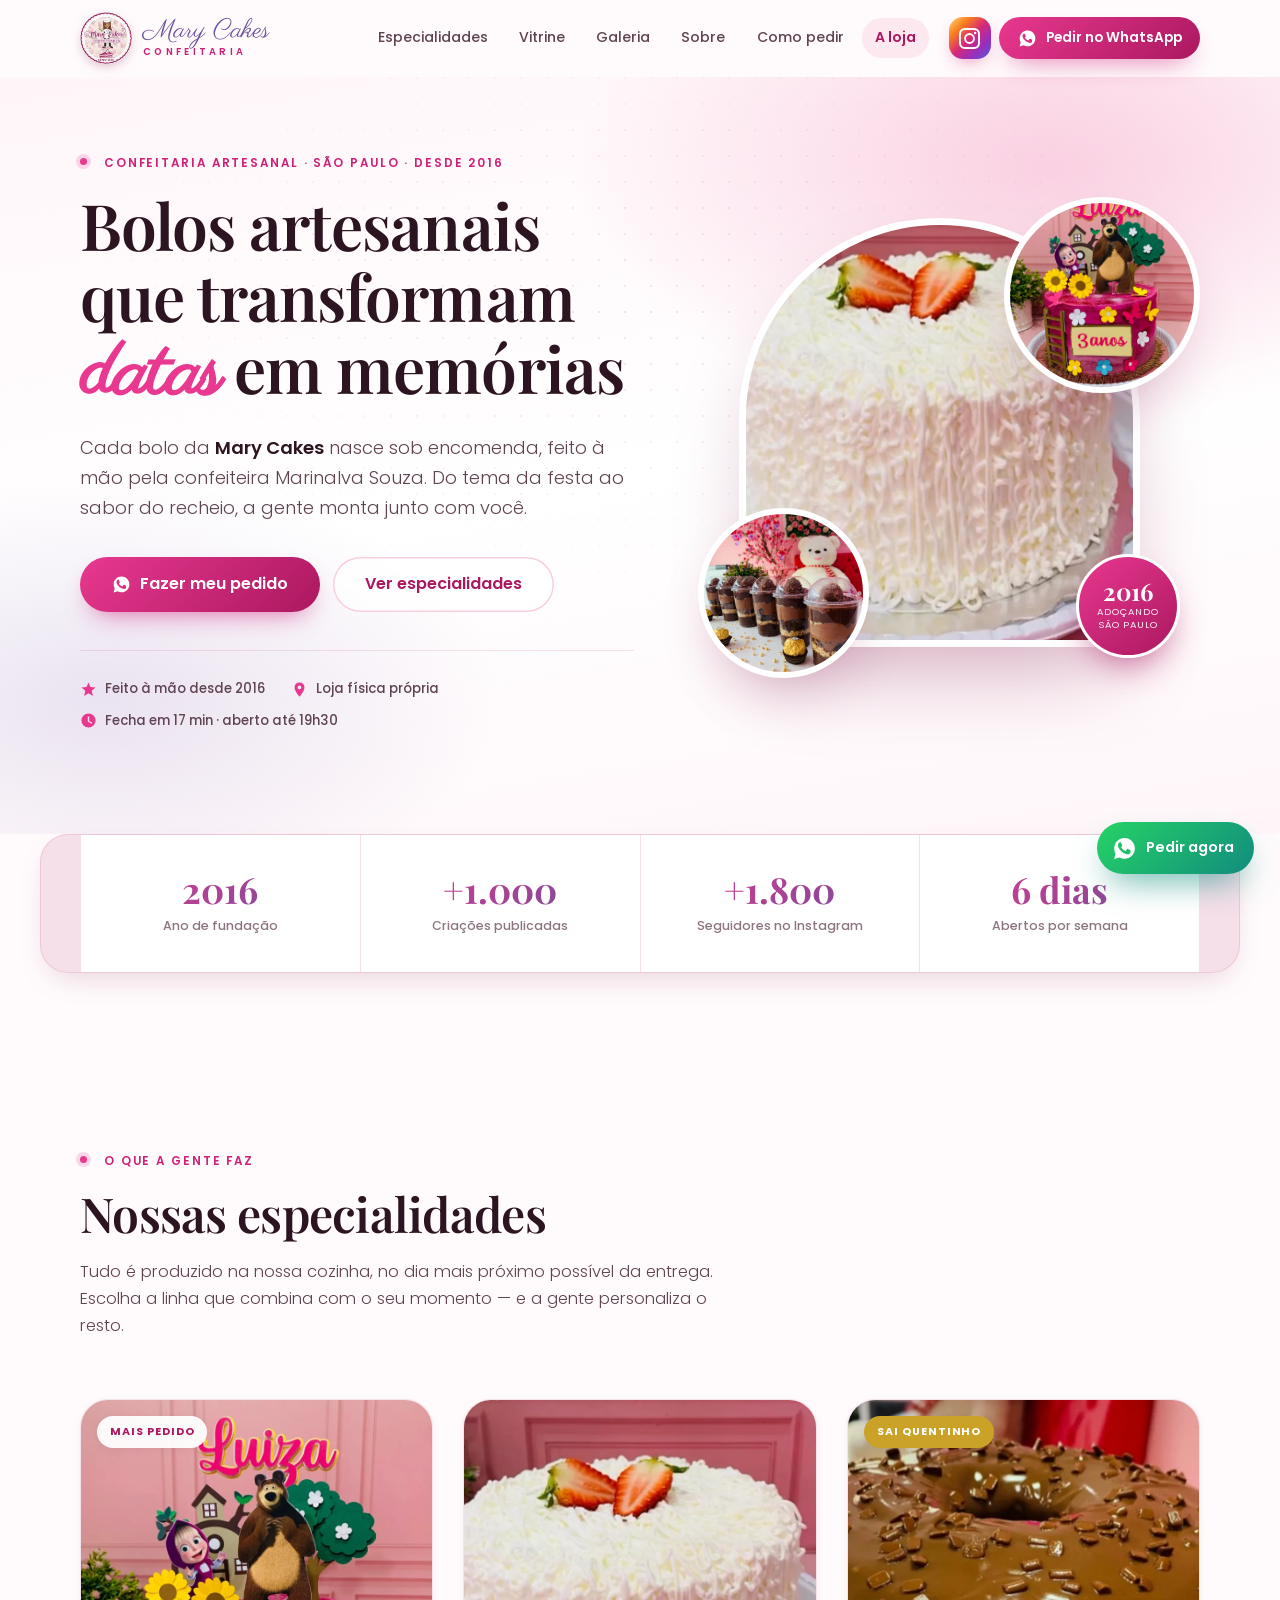
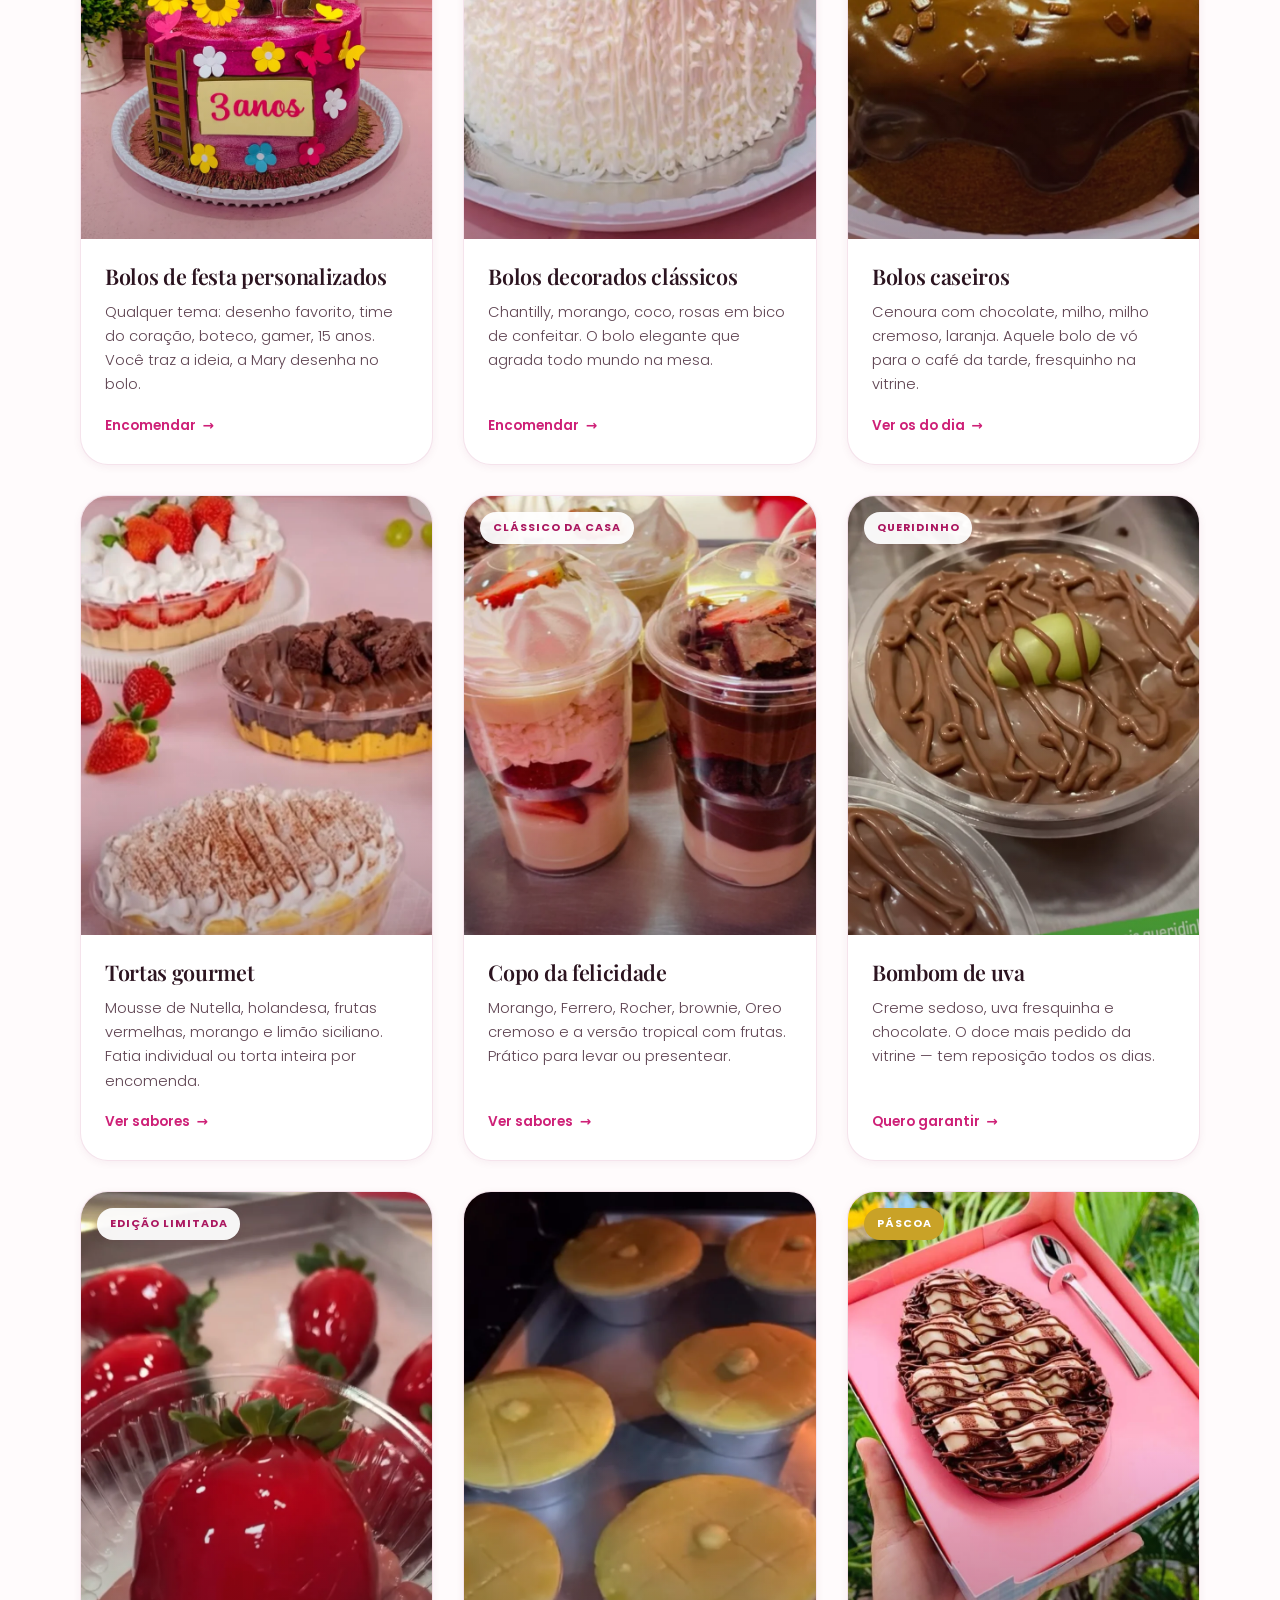
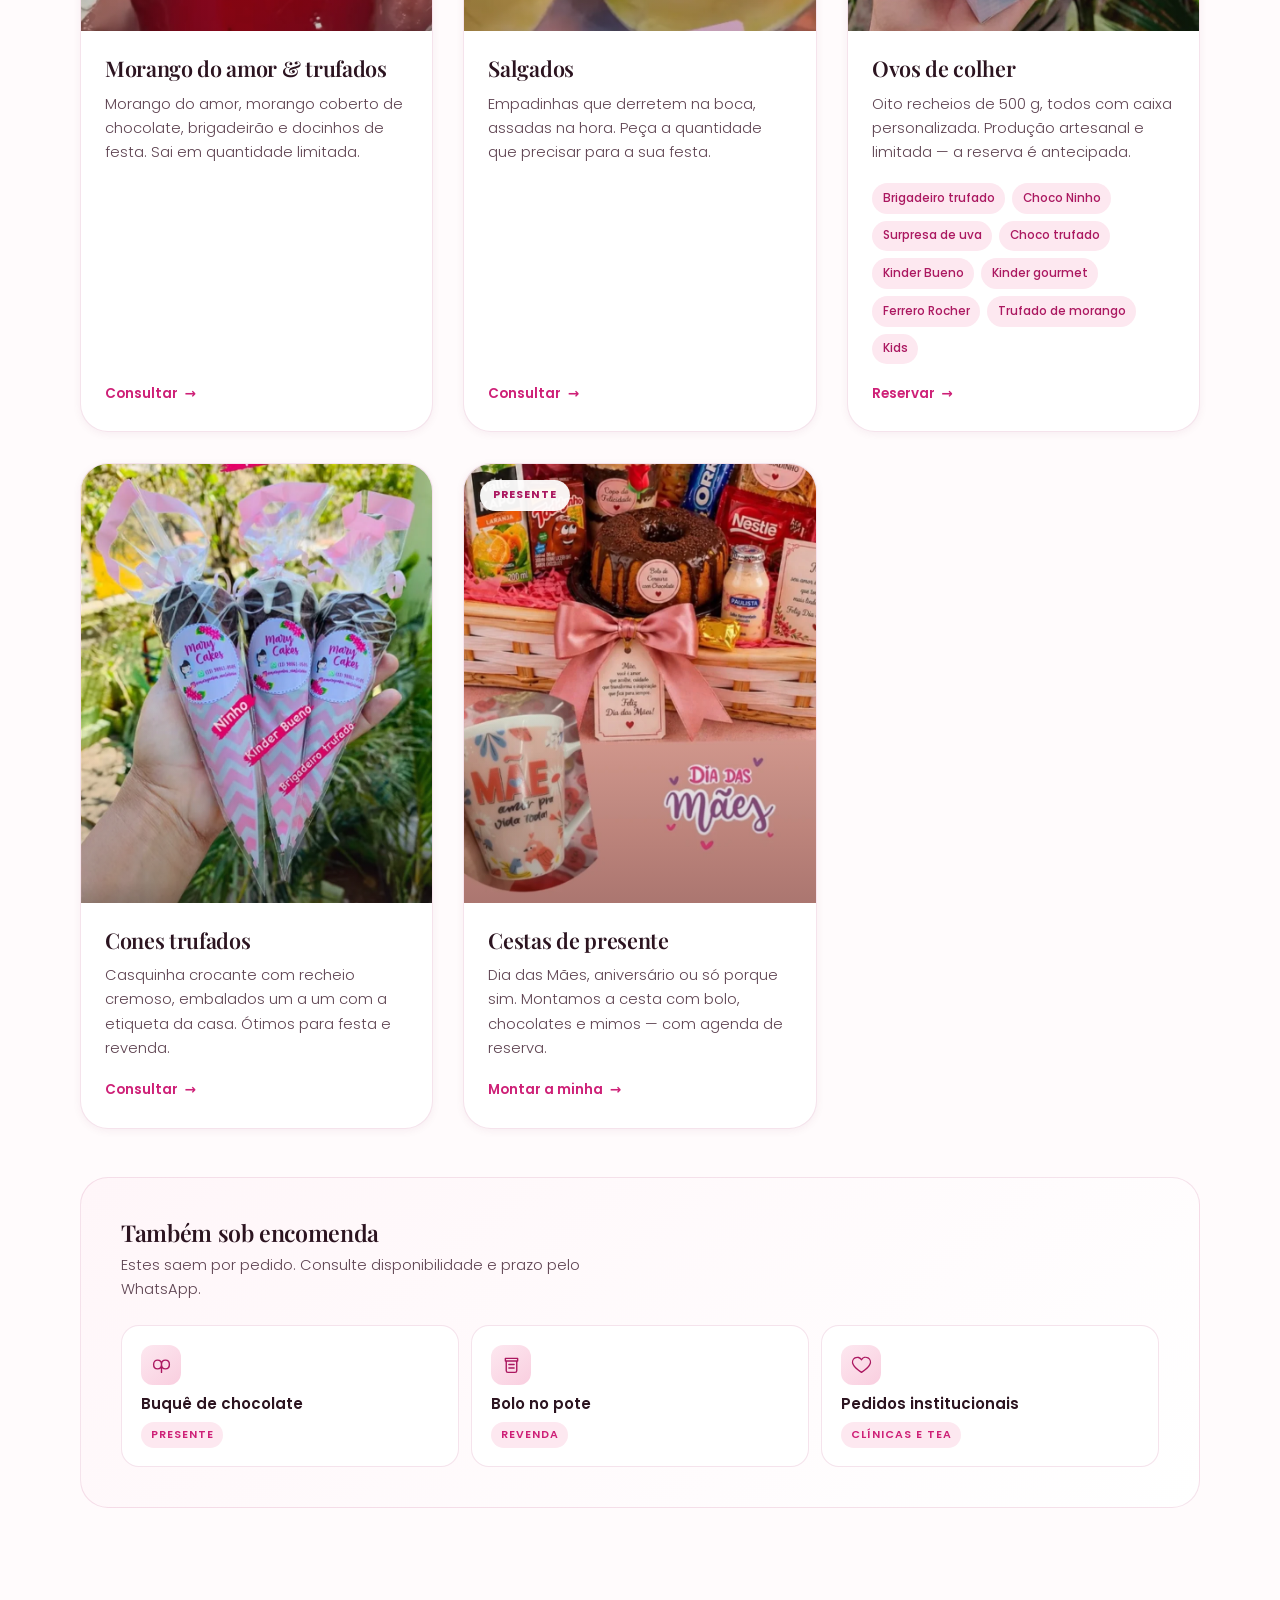
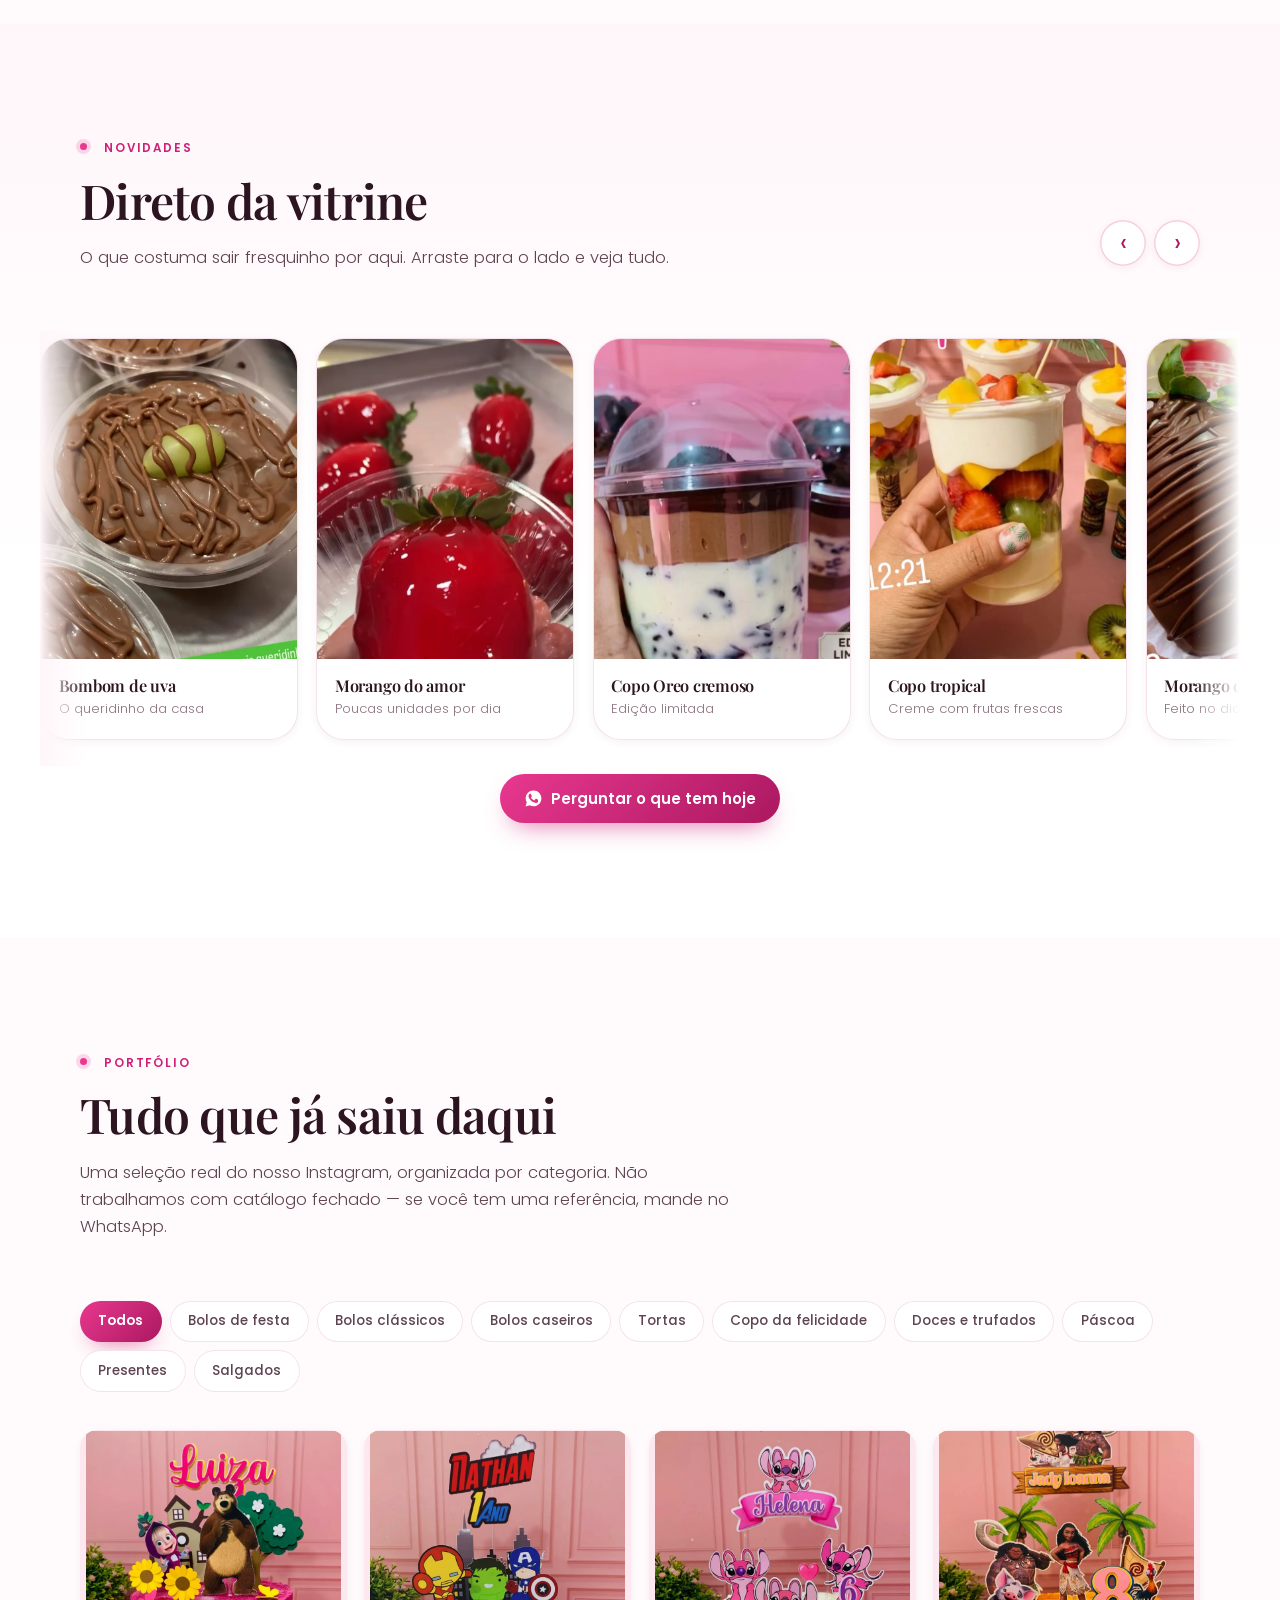
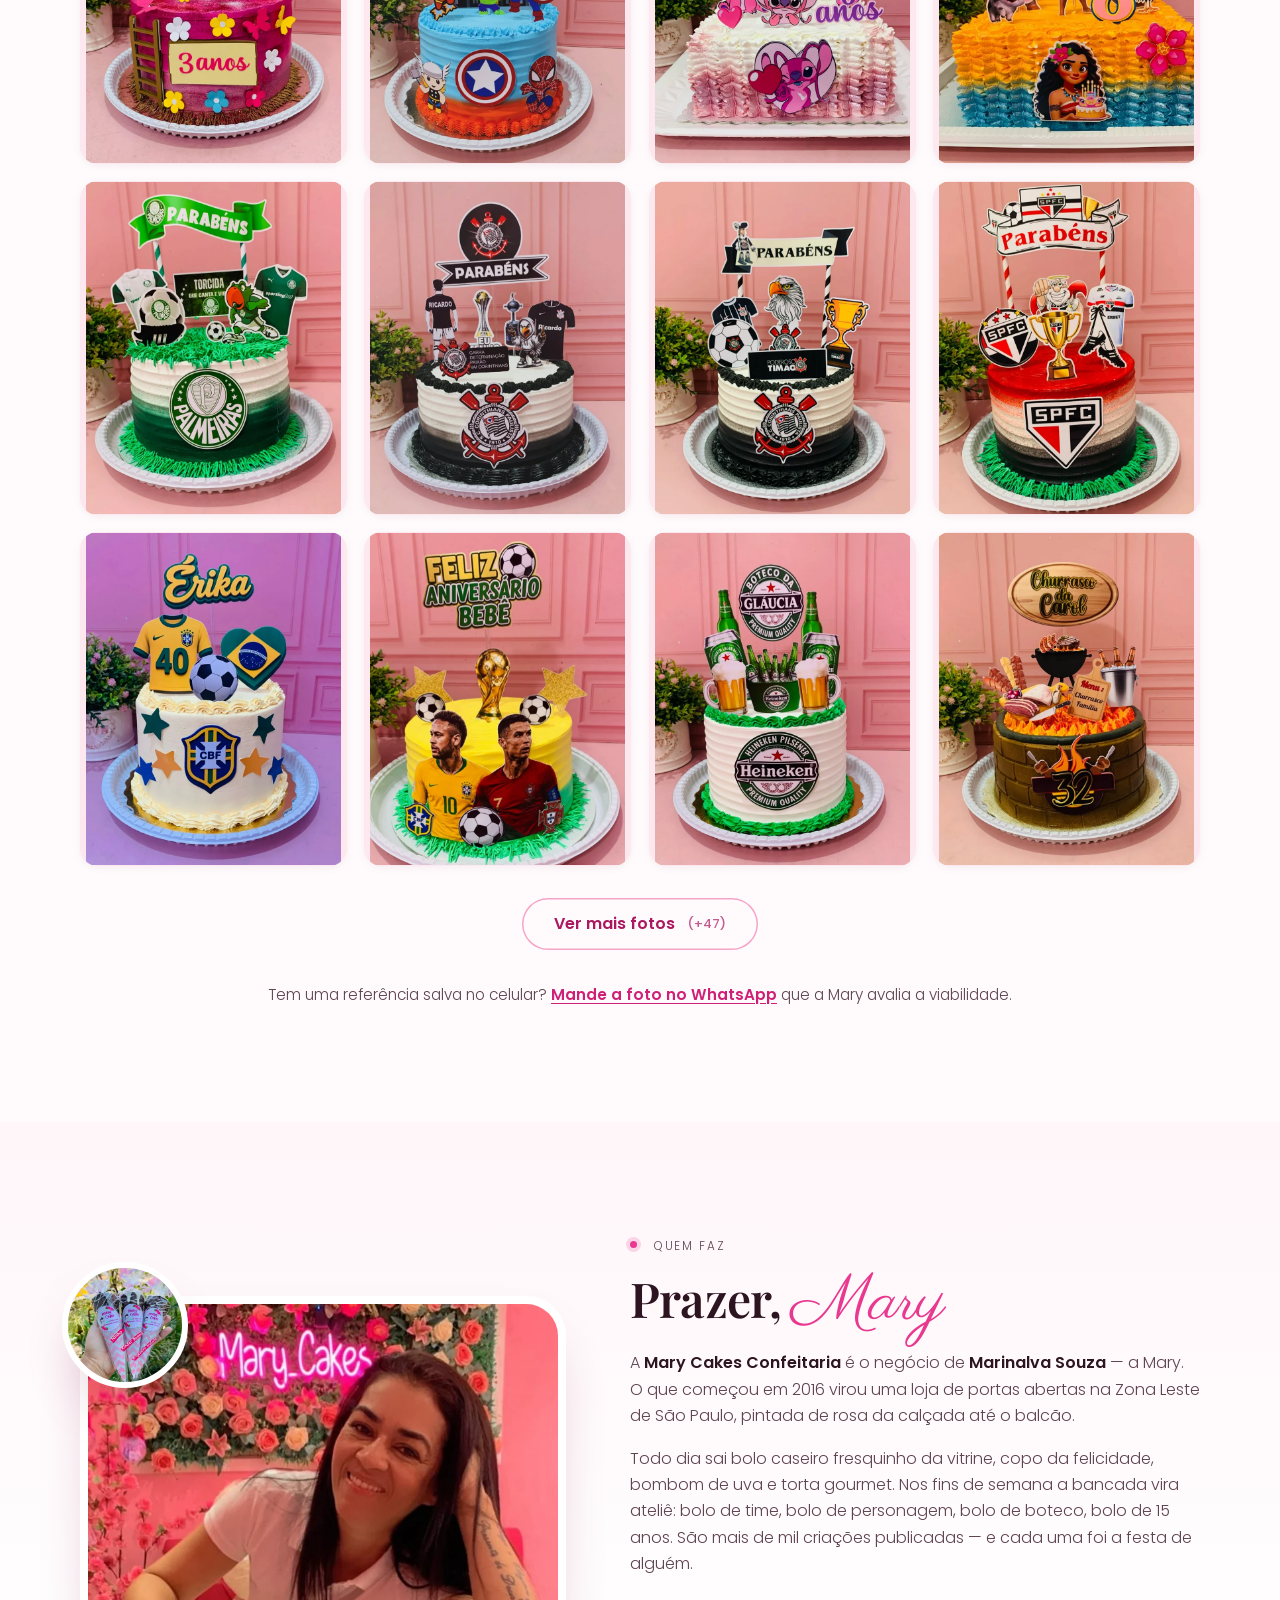
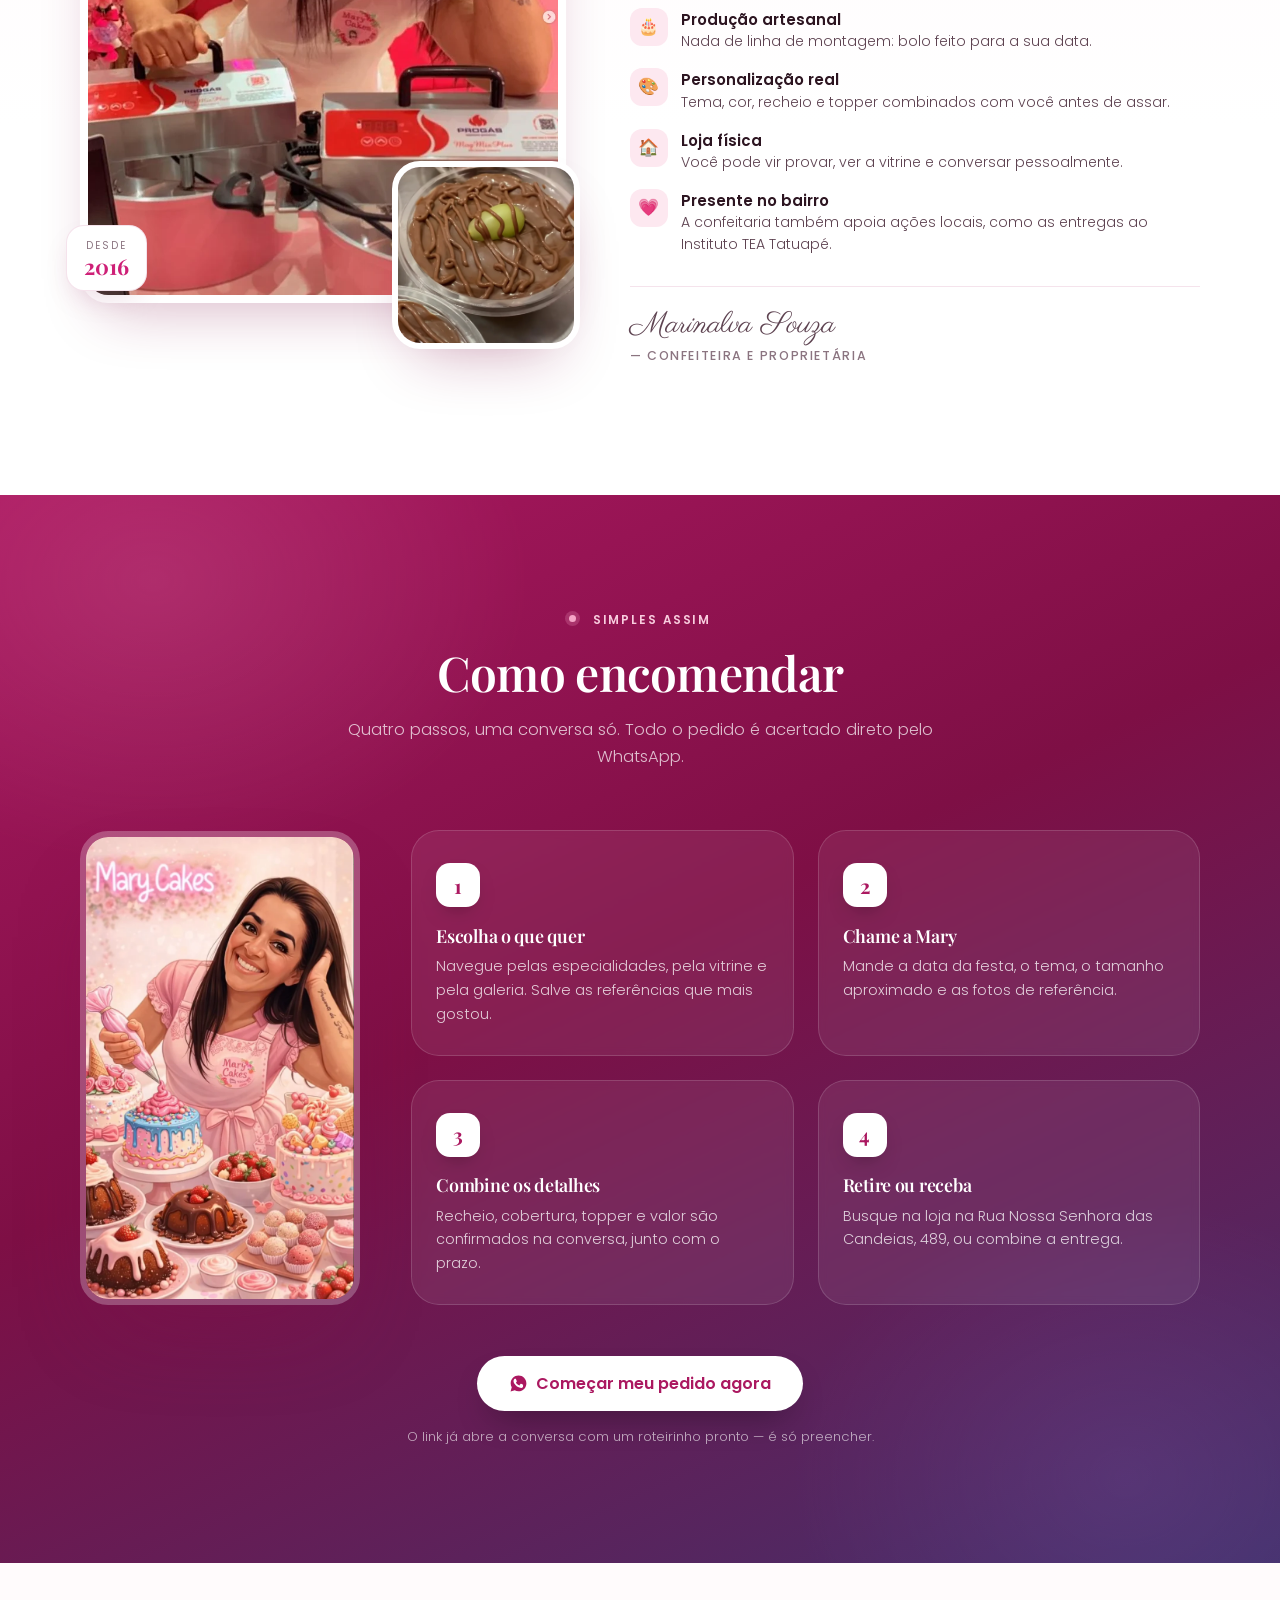
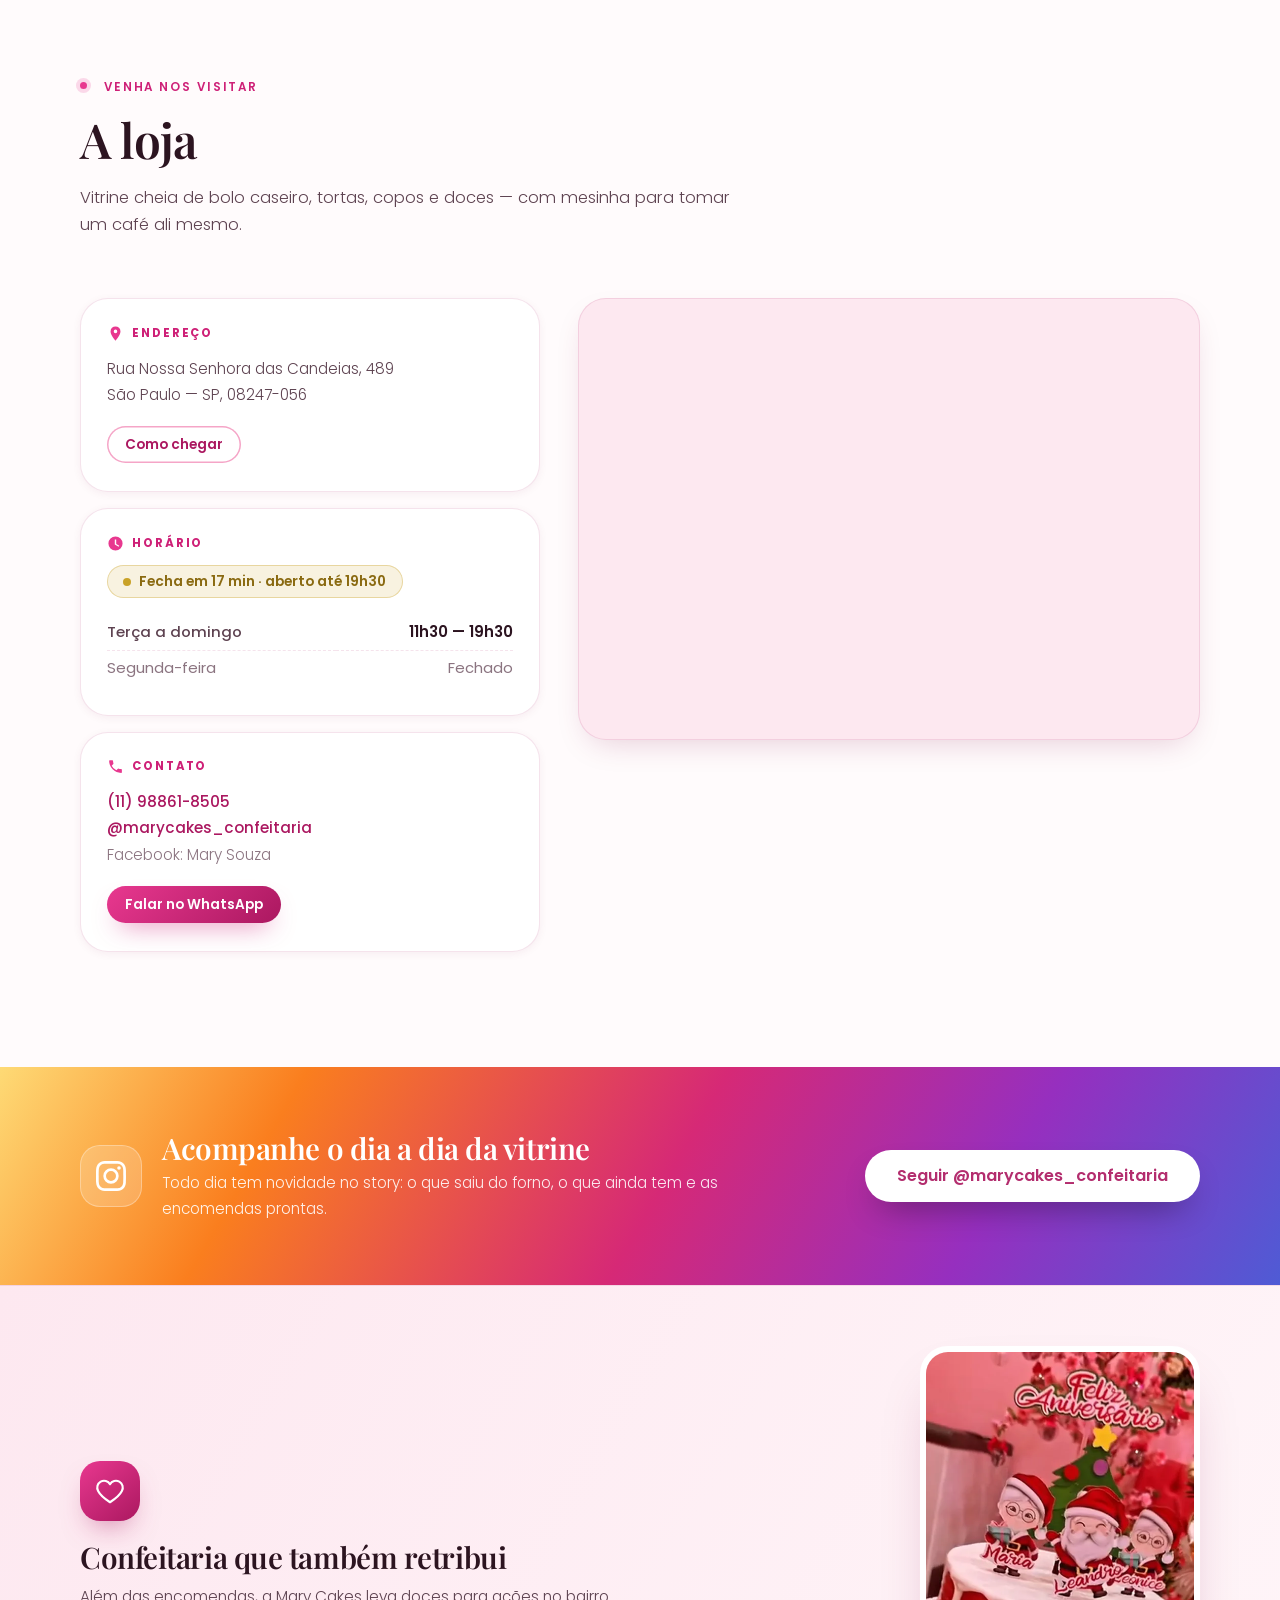
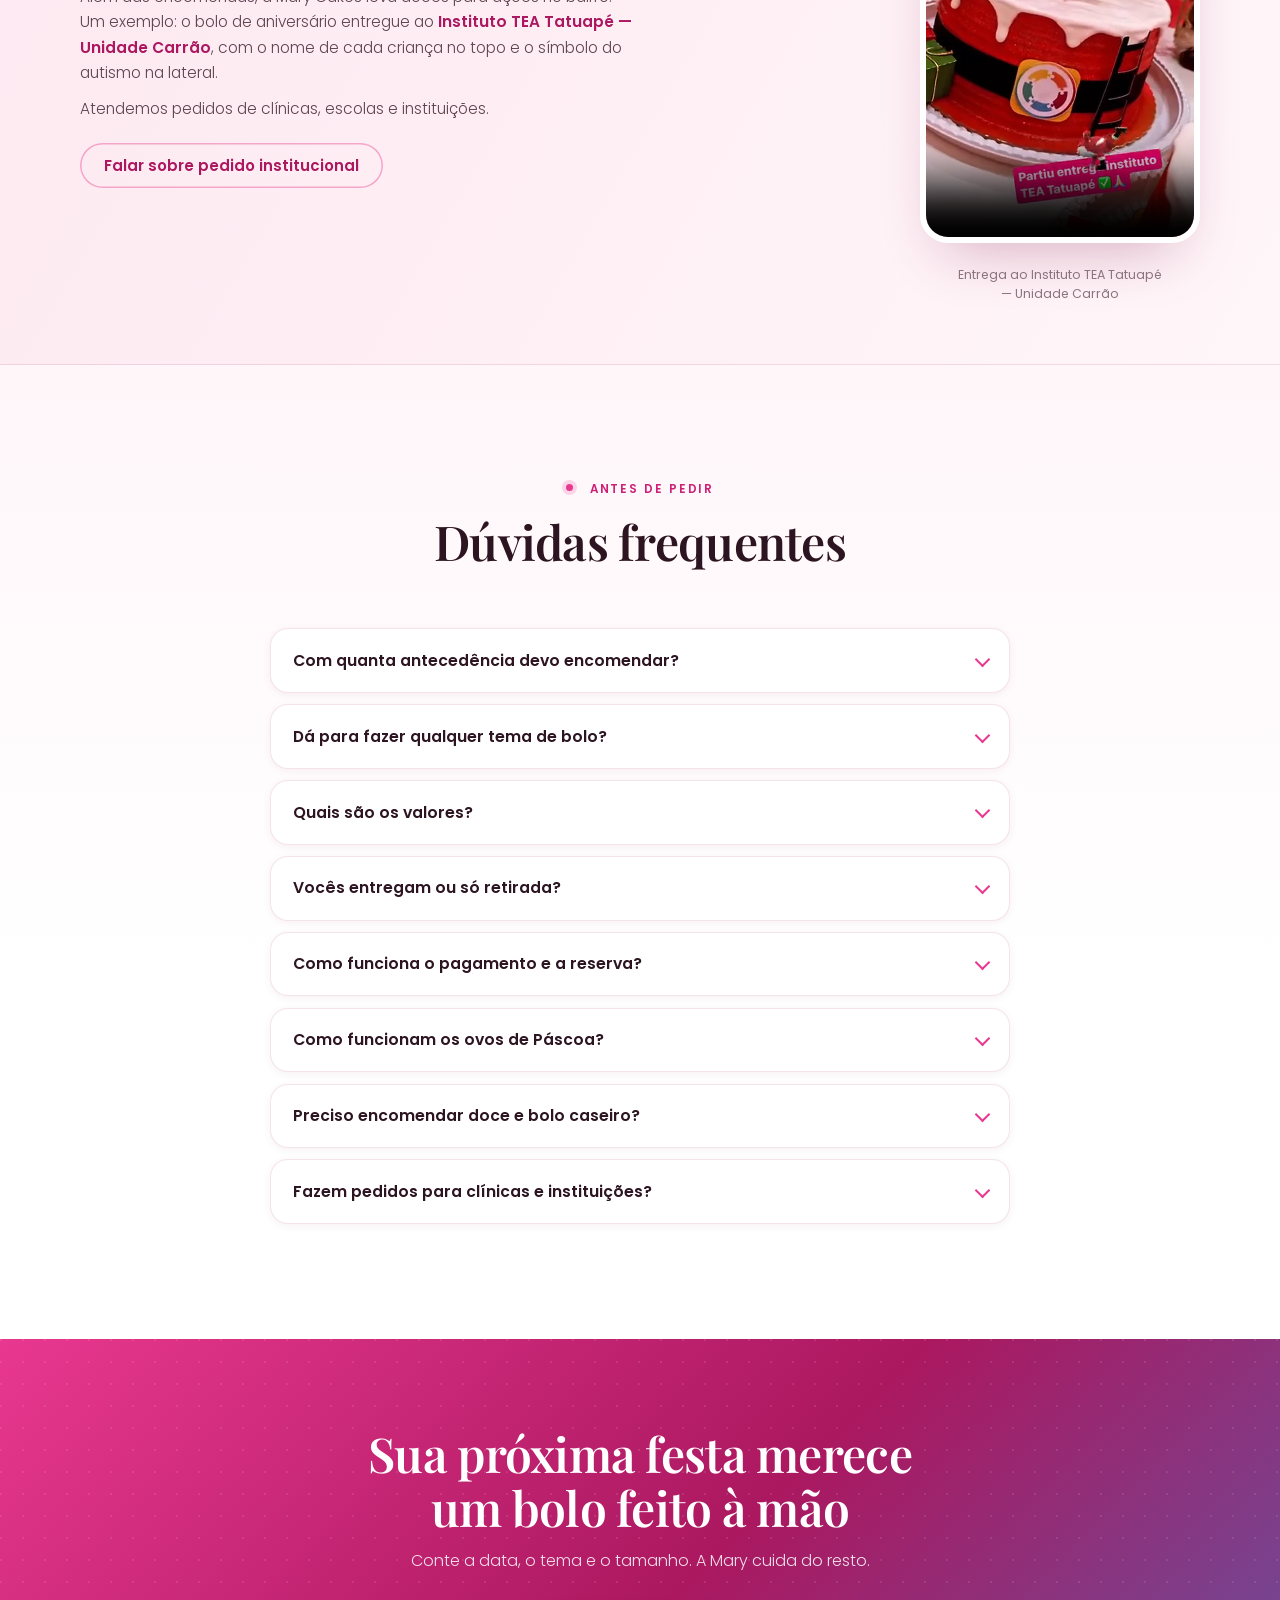
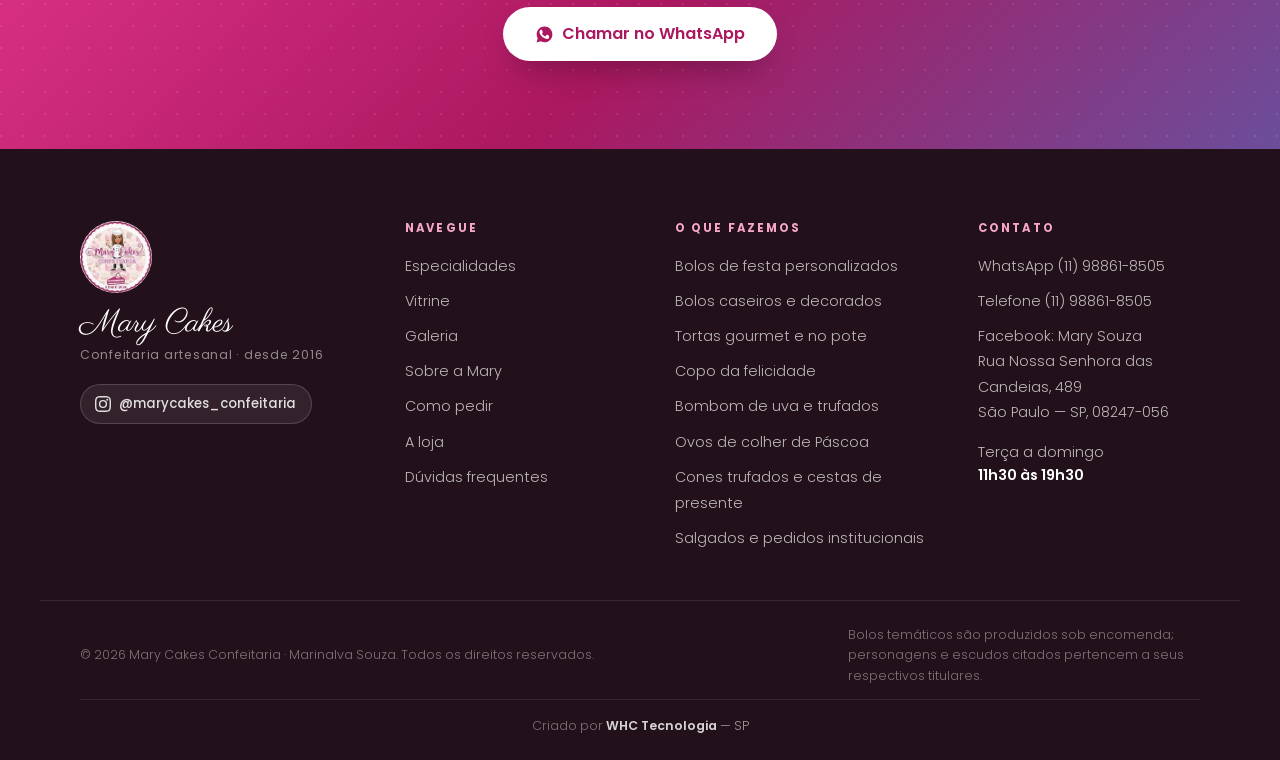
==== commit 4cc794c5: "feat: landing page completa da Mary Cakes Confeitaria Site de pagina unica em HTML, CSS e JavaScript" ====
--- a/index.html
+++ b/index.html
@@ -33,7 +33,7 @@
 <link rel="preconnect" href="https://fonts.googleapis.com">
 <link rel="preconnect" href="https://fonts.gstatic.com" crossorigin>
 <link rel="stylesheet" href="https://fonts.googleapis.com/css2?family=Parisienne&family=Playfair+Display:ital,wght@0,500;0,600;0,700;1,500&family=Poppins:wght@300;400;500;600;700&display=swap">
-<link rel="stylesheet" href="assets/css/style.css?v=6.0.0">
+<link rel="stylesheet" href="assets/css/style.css?v=8.1.0">
 <link rel="preload" as="image" href="assets/img/produtos/bolo-rosa-morango-card.webp" fetchpriority="high">
 <script>document.documentElement.className += " js";</script>
 
@@ -954,11 +954,6 @@
              data-caption="A loja na Rua Nossa Senhora das Candeias, 489"
              alt="Fachada rosa da Mary Cakes Confeitaria com letreiro e vitrine de bolos"
              width="800" height="1000" loading="lazy" decoding="async">
-        <img src="assets/img/produtos/vitrine-marycakes-card.webp"
-             data-full="assets/img/produtos/vitrine-marycakes.webp"
-             data-caption="A mesa de doces da Mary Cakes"
-             alt="Mesa de tortas e doces com a placa do logo da Mary Cakes Confeitaria"
-             width="800" height="1000" loading="lazy" decoding="async">
         <img src="assets/img/produtos/vitrine-tortas-ursinho-card.webp"
              data-full="assets/img/produtos/vitrine-tortas-ursinho.webp"
              data-caption="Tortas na vitrine da loja"
@@ -1271,7 +1266,17 @@
 </button>
 
 <!-- ============ WHATSAPP FLUTUANTE ============ -->
-<a class="wa-float" href="https://wa.me/5511988618505?text=Ol%C3%A1%2C%20Mary!%20Vim%20pelo%20site%20e%20gostaria%20de%20fazer%20um%20pedido." target="_blank" rel="noopener" aria-label="Falar com a Mary Cakes no WhatsApp">
+<!-- A Mary fica FORA do botão, num link próprio com z-index menor, para
+     poder passar por trás dele. aria-hidden + tabindex=-1 evitam link duplicado
+     para quem usa leitor de tela ou teclado — o botão ao lado já cumpre isso. -->
+<a class="wa-mascote-link" id="waMascote"
+   href="https://wa.me/5511988618505?text=Ol%C3%A1%2C%20Mary!%20Vim%20pelo%20site%20e%20gostaria%20de%20fazer%20um%20pedido."
+   target="_blank" rel="noopener" aria-hidden="true" tabindex="-1">
+  <img class="wa-mascote" src="assets/img/mary-mascote.webp" alt=""
+       width="376" height="560" loading="lazy" decoding="async">
+</a>
+
+<a class="wa-float" id="waFloat" href="https://wa.me/5511988618505?text=Ol%C3%A1%2C%20Mary!%20Vim%20pelo%20site%20e%20gostaria%20de%20fazer%20um%20pedido." target="_blank" rel="noopener" aria-label="Falar com a Mary Cakes no WhatsApp">
   <svg viewBox="0 0 24 24" aria-hidden="true"><path d="M12.04 2C6.58 2 2.13 6.45 2.13 11.91c0 1.75.46 3.45 1.32 4.95L2 22l5.25-1.38a9.86 9.86 0 0 0 4.79 1.22h.01c5.46 0 9.91-4.45 9.91-9.91C21.96 6.45 17.5 2 12.04 2m5.8 14.16c-.25.69-1.44 1.32-1.99 1.4-.53.08-1.19.11-1.92-.12-.44-.14-1.01-.33-1.74-.64-3.06-1.32-5.06-4.4-5.21-4.6-.15-.2-1.25-1.66-1.25-3.17s.79-2.25 1.07-2.56c.28-.31.61-.38.81-.38h.58c.19 0 .44-.7.68.52.25.6.85 2.08.92 2.23.08.15.13.33.03.53-.1.2-.15.32-.3.5-.15.17-.31.39-.45.52-.15.15-.3.31-.13.61.17.3.76 1.25 1.63 2.03 1.12 1 2.06 1.31 2.36 1.46.3.15.47.13.64-.8.17-.2.74-.86.94-1.16.2-.3.4-.25.67-.15.28.1 1.75.83 2.05.98.3.15.5.22.57.35.08.12.08.71-.17 1.4"/></svg>
   <span class="wa-float-label">Pedir agora</span>
 </a>
@@ -1288,6 +1293,6 @@
   <button class="lb-nav lb-next" id="lbNext" aria-label="Próxima imagem">&#8250;</button>
 </div>
 
-<script src="assets/js/main.js?v=6.0.0" defer></script>
+<script src="assets/js/main.js?v=8.1.0" defer></script>
 </body>
 </html>
--- a/assets/css/style.css
+++ b/assets/css/style.css
@@ -33,6 +33,20 @@
   /* distancia dos botoes flutuantes ate a borda — os dois usam a mesma base */
   --float-gap:clamp(.9rem,3vw,1.6rem);
 
+  /* =====================================================================
+     AJUSTE DA MARY NO BOTAO DO WHATSAPP  —  mexa so nestes 3 numeros
+     ---------------------------------------------------------------------
+     --mary-largura : tamanho dela. Maior = ela cresce (a altura acompanha).
+     --mary-descer  : quanto ela DESCE. Aumentar = desce (dedos entram mais
+                      no botao e a saia some). Diminuir = sobe.
+     --mary-lado    : quanto ela vai para a DIREITA. Aumentar = mais para a
+                      direita; usar negativo joga para a esquerda.
+     Os valores do celular ficam logo abaixo, no bloco @media.
+     ===================================================================== */
+  --mary-largura:150px;
+  --mary-descer:35px;
+  --mary-lado:4px;
+
   --shadow-sm:0 2px 8px rgba(126,15,69,.06);
   --shadow-md:0 12px 32px -12px rgba(126,15,69,.22);
   --shadow-lg:0 28px 60px -24px rgba(126,15,69,.32);
@@ -50,6 +64,15 @@
   --wrap:1200px;
   --pad:clamp(1.15rem,4vw,2.5rem);
   --header-h:76px;
+}
+
+/* os mesmos 3 ajustes da Mary, versao celular */
+@media (max-width:560px){
+  :root{
+    --mary-largura:104px;
+    --mary-descer:27px;
+    --mary-lado:2px;
+  }
 }
 
 /* ---------- reset ---------- */
@@ -1091,9 +1114,47 @@
   70%{box-shadow:0 0 0 16px rgba(37,211,102,0)}
   100%{box-shadow:0 0 0 0 rgba(37,211,102,0)}
 }
+/* ---------- a Mary apontando para o botão ----------
+   Camada própria com z-index 79 (o botão é 80), então ela passa POR TRÁS dele.
+   O `bottom` negativo a desce até os dedos encostarem no botão; a saia fica
+   escondida atrás do balão verde e do rodapé da tela.
+   Entra depois de um pouco de rolagem para não competir com o hero. */
+.wa-mascote-link{
+  position:fixed;z-index:79;
+  /* os 3 valores vem do bloco AJUSTE DA MARY, no topo deste arquivo */
+  right:calc(var(--float-gap) - var(--mary-lado));
+  bottom:calc(var(--float-gap) - var(--mary-descer));
+  width:var(--mary-largura);line-height:0;
+  opacity:0;transform:translateY(20px) scale(.9);
+  transform-origin:bottom center;
+  transition:opacity .45s ease,transform .55s cubic-bezier(.2,1.3,.4,1);
+}
+.wa-mascote-link.tem-mary{
+  opacity:1;transform:none;
+  animation:maryBalanca 4.5s ease-in-out .6s infinite;
+}
+.wa-mascote{
+  width:100%;height:auto;
+  /* o reset aplica max-width:100% em img; aqui a largura vem do link */
+  max-width:none;
+  filter:drop-shadow(0 8px 16px rgba(126,15,69,.26));
+}
+/* balanço discreto: chama o olho sem virar distração */
+@keyframes maryBalanca{
+  0%,100%{transform:translateY(0) rotate(0)}
+  50%{transform:translateY(-7px) rotate(-1.6deg)}
+}
+.wa-mascote-link:hover,
+.wa-float:hover + .wa-mascote-link{animation-play-state:paused}
+
 @media (max-width:560px){
   .wa-float-label{display:none}
   .wa-float{padding:.95rem;border-radius:50%}
+  /* a posicao dela ja vem das variaveis do bloco @media la em cima */
+}
+/* telas muito baixas (celular deitado): a Mary atrapalharia a leitura */
+@media (max-height:520px){
+  .wa-mascote-link{display:none}
 }
 
 /* =========================================================
@@ -1101,9 +1162,9 @@
    ========================================================= */
 .to-top{
   position:fixed;z-index:79;
-  right:var(--float-gap);
-  /* empilha acima do WhatsApp: altura do botao (52px) + folga */
-  bottom:calc(var(--float-gap) + 52px + 18px);
+  /* canto oposto: a direita agora e da Mary + botao do WhatsApp */
+  left:var(--float-gap);
+  bottom:var(--float-gap);
   width:46px;height:46px;border-radius:50%;
   display:grid;place-content:center;
   background:rgba(255,255,255,.92);
@@ -1118,8 +1179,7 @@
 .to-top:hover{background:var(--pink-500)}
 .to-top:hover svg{fill:#fff}
 @media (max-width:560px){
-  /* no mobile o WhatsApp vira circulo de 55px */
-  .to-top{bottom:calc(var(--float-gap) + 55px + 18px);width:44px;height:44px}
+  .to-top{width:42px;height:42px}
 }
 
 /* =========================================================
@@ -1199,7 +1259,8 @@
 @media (prefers-reduced-motion:reduce){
   .reveal{opacity:1;transform:none}
   .hero-photo--top,.hero-photo--bottom,.wa-float::before,.status-dot,
-  .about-inset,.about-chip,.about-blob--b{animation:none}
+  .about-inset,.about-chip,.about-blob--b,.wa-mascote-link{animation:none}
+  .wa-mascote-link.tem-mary{transform:none}
   .hero-photo img,.about-main img,.about-inset img,.about-chip img{transition:none}
   .carousel-track{scroll-behavior:auto}
   .js .shot img,.js .slide img,.js .card-media img{opacity:1;transition:none}
